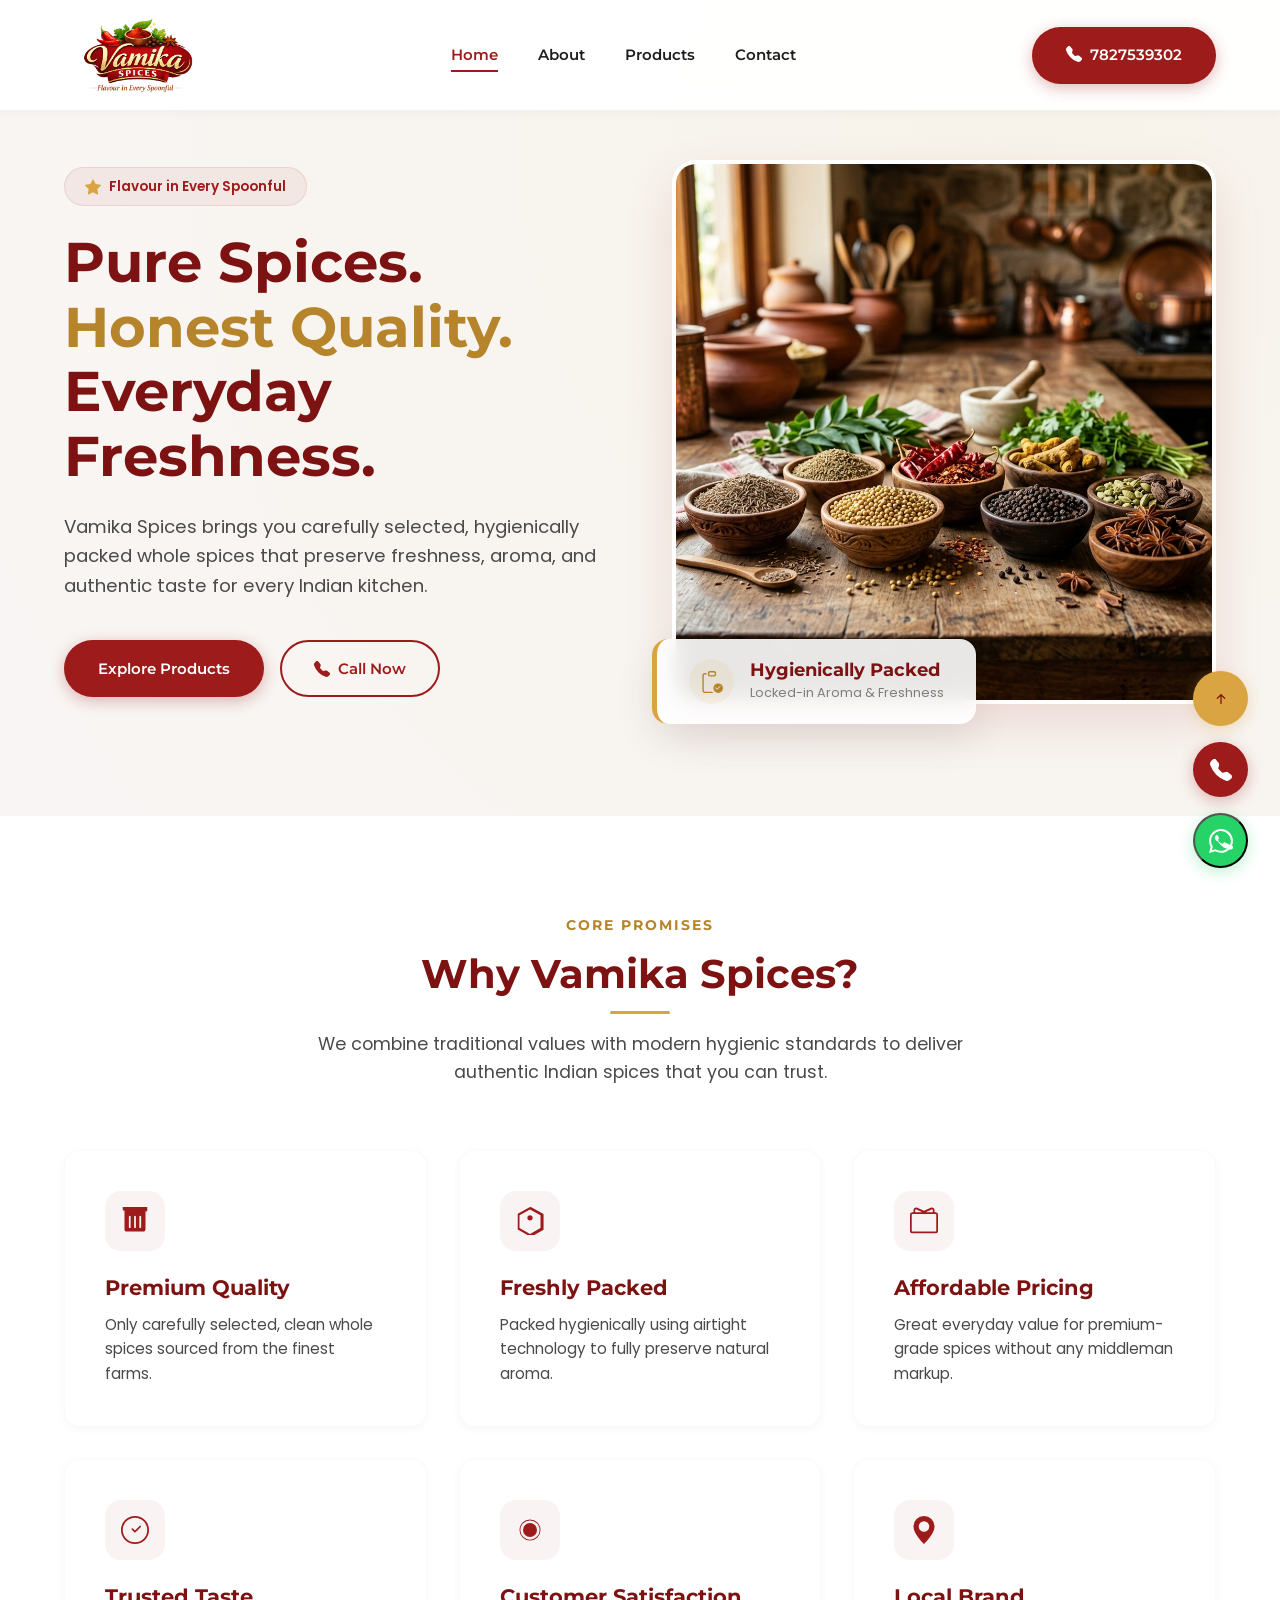
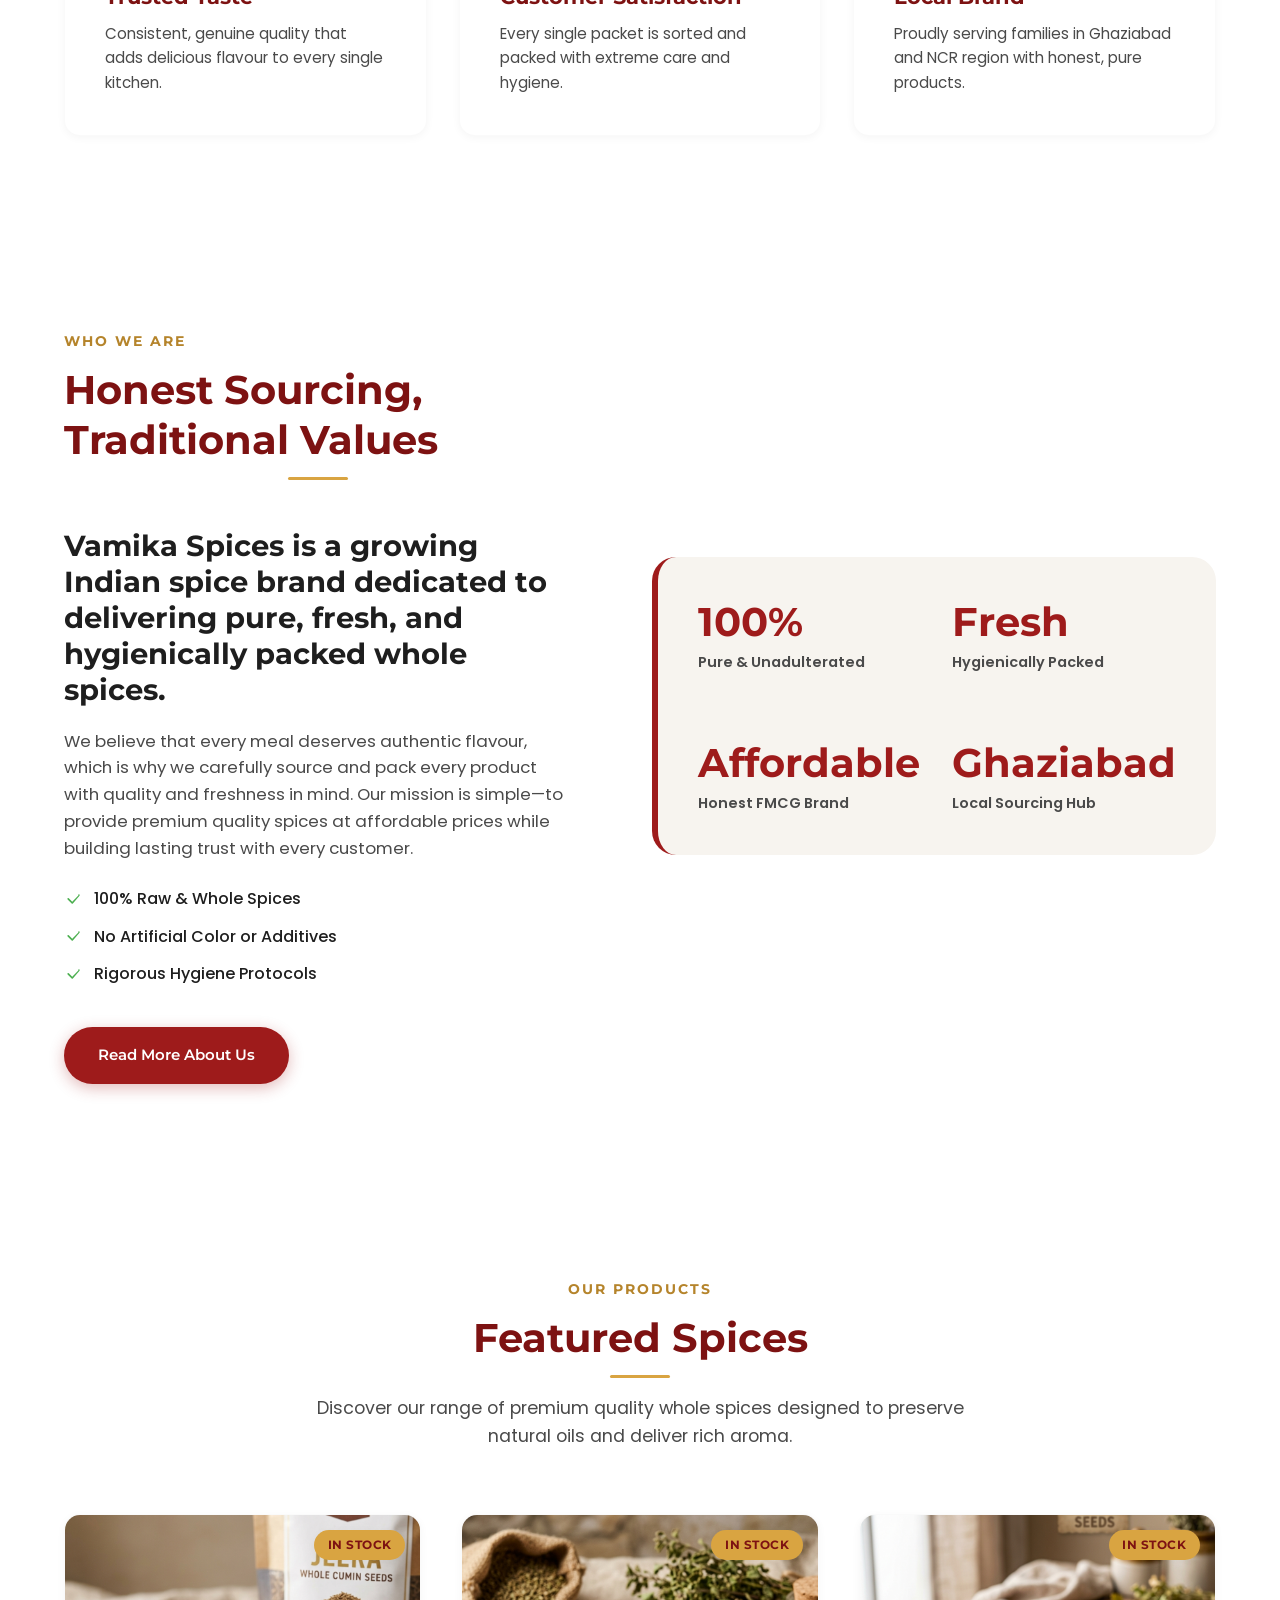
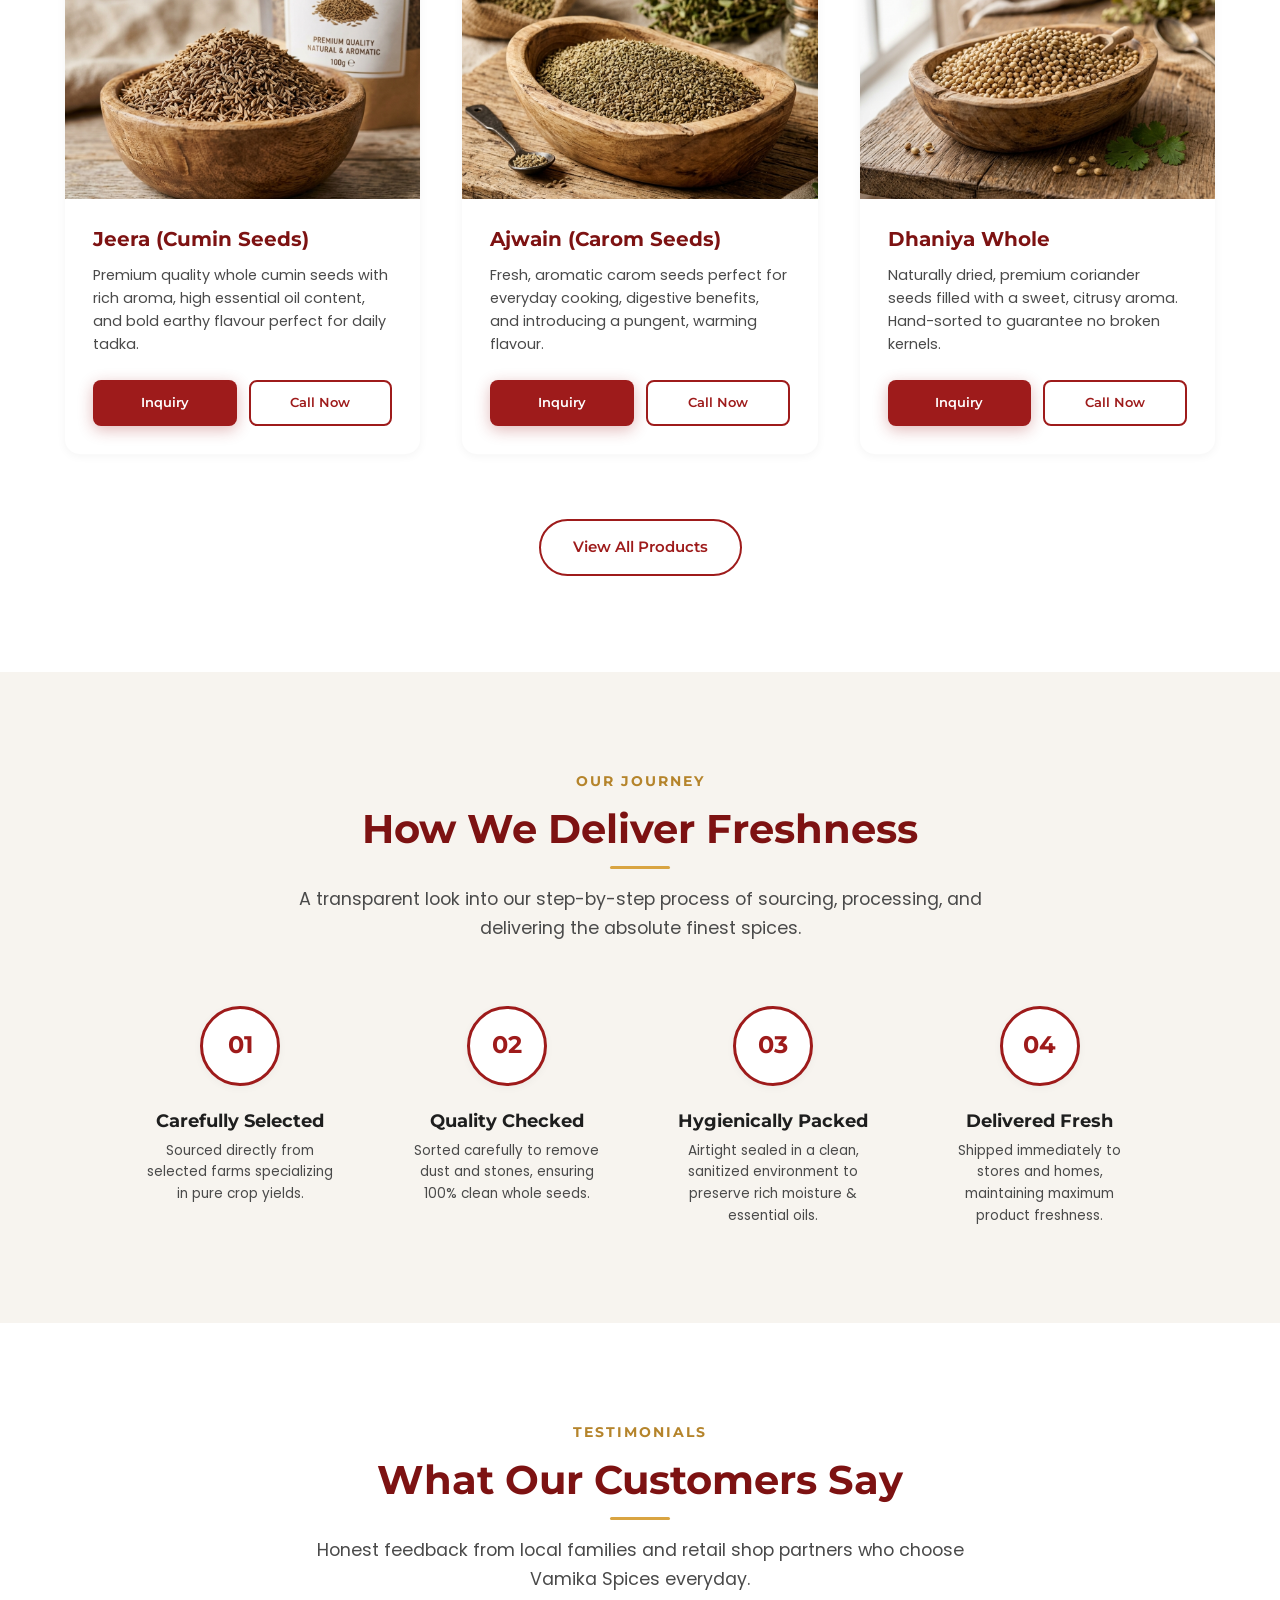
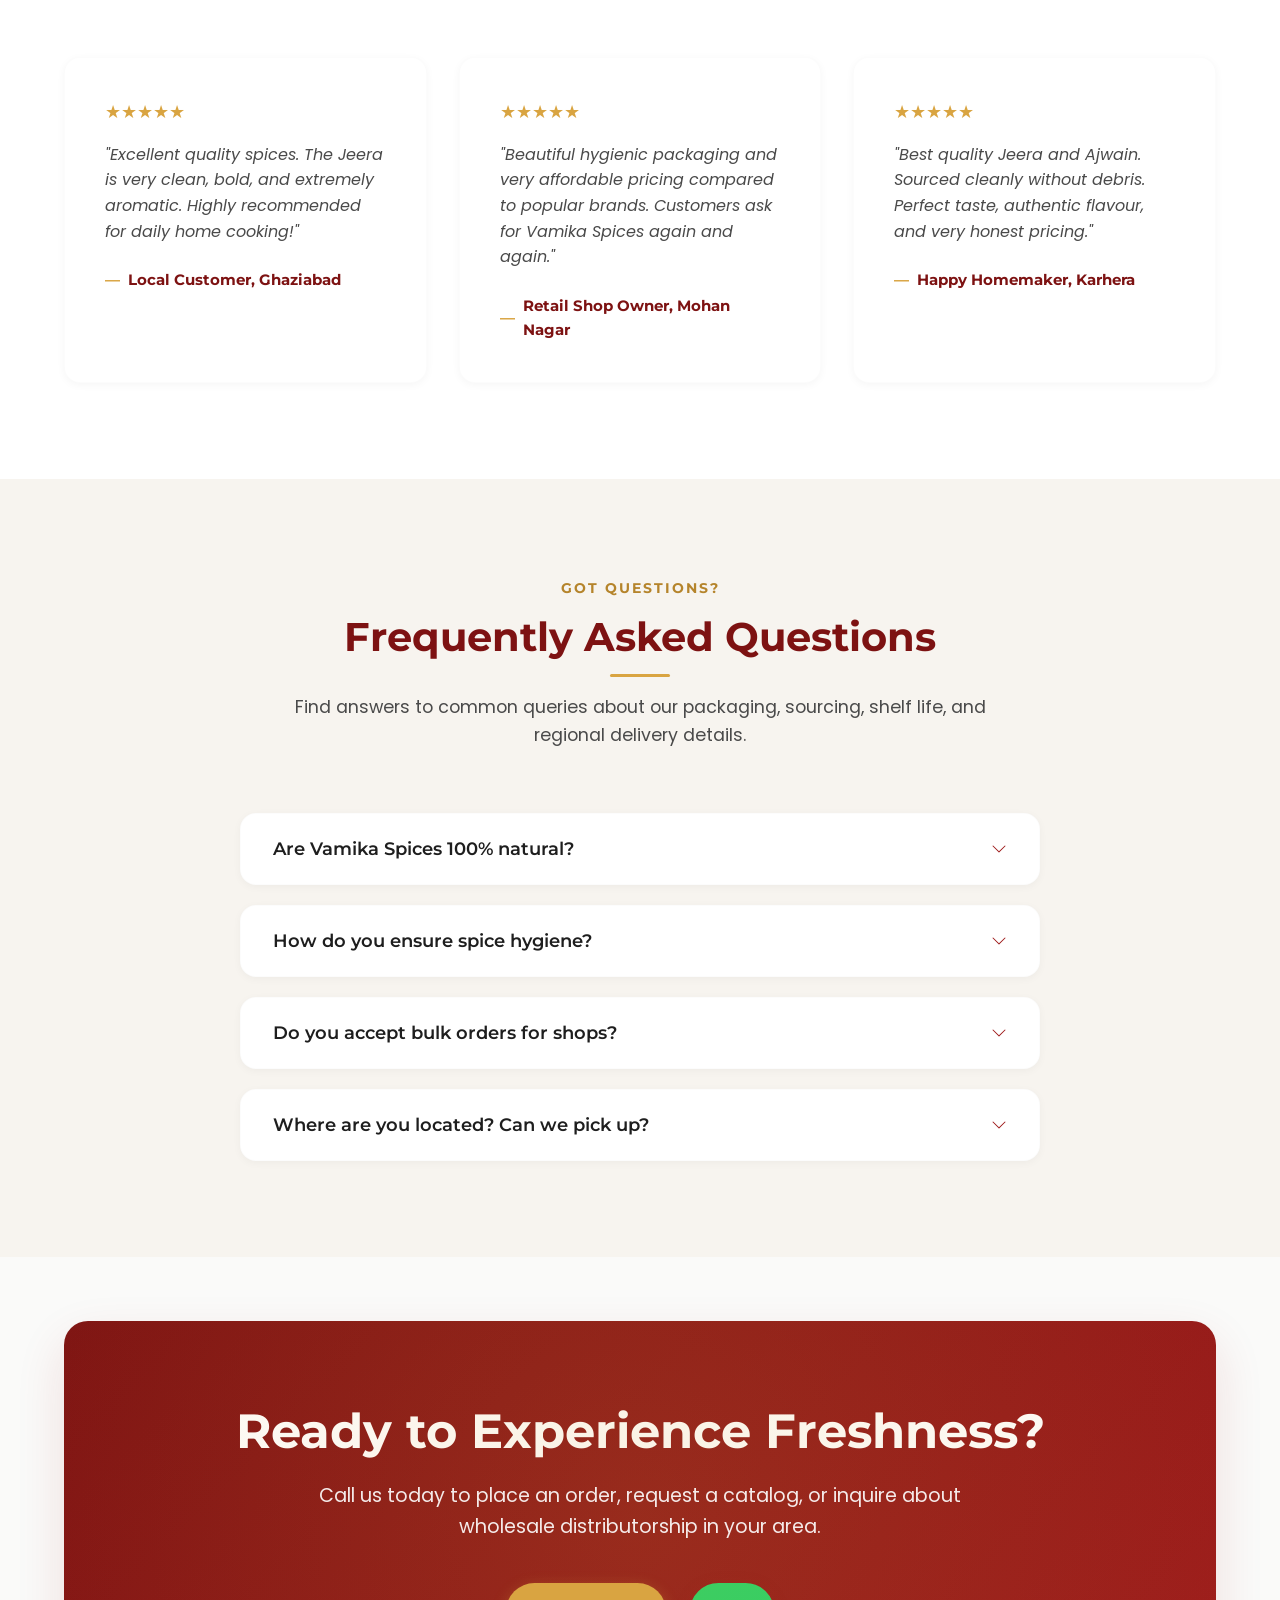
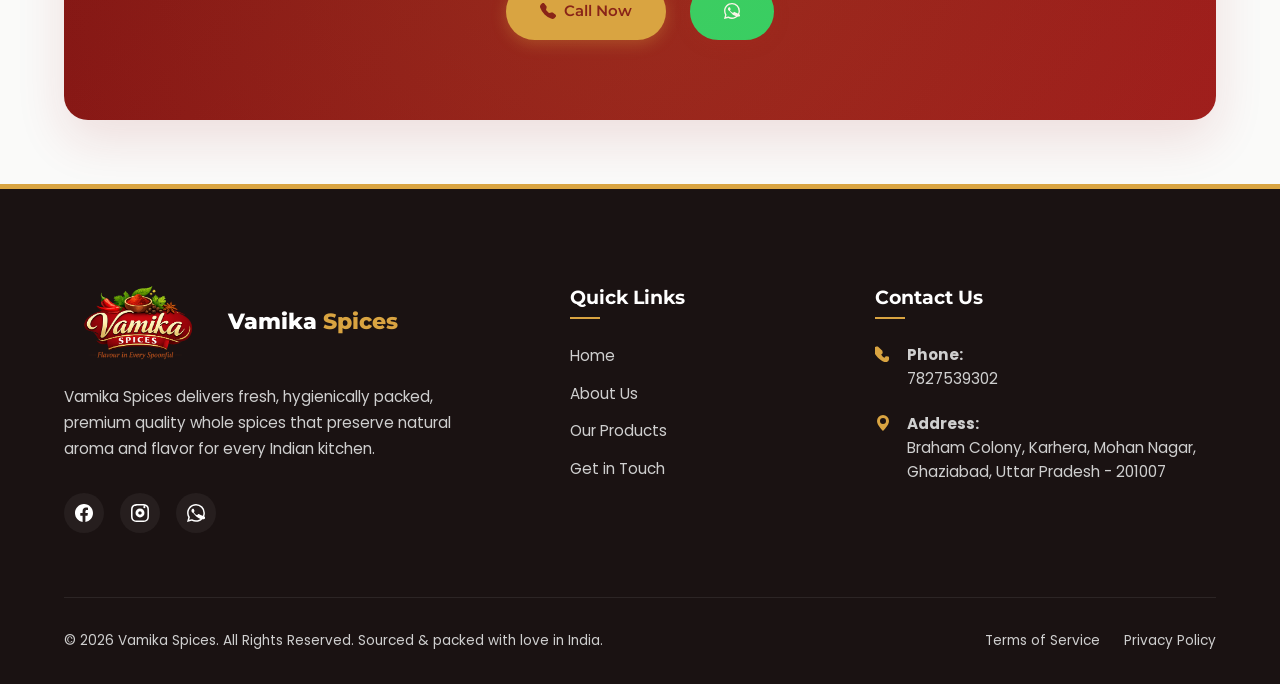
==== index.html @ 8c719ea3 "first commit" ====
<!DOCTYPE html>
<html lang="en">
<head>
    <meta charset="UTF-8">
    <meta name="viewport" content="width=device-width, initial-scale=1.0">
    <meta name="description" content="Buy premium quality Jeera, Ajwain, Dhaniya and other whole spices from Vamika Spices. Freshly packed, hygienic, affordable and full of authentic flavour. Serving Ghaziabad and beyond.">
    <meta name="keywords" content="Vamika Spices, Whole Spices, Jeera, Ajwain, Dhaniya, Pure Spices, Indian Spices, Ghaziabad Spices, Premium Masala, Hygienically Packed Spices">
    <meta name="author" content="Vamika Spices">
    <link rel="canonical" href="index.html">
    
    <!-- Open Graph / Facebook -->
    <meta property="og:type" content="website">
    <meta property="og:title" content="Vamika Spices | Pure, Fresh & Hygienically Packed Whole Spices">
    <meta property="og:description" content="Buy premium quality Jeera, Ajwain, Dhaniya and other whole spices. Freshly packed, hygienic, affordable and full of authentic flavour.">
    <meta property="og:image" content="assets/images/hero_spices.png">
    
    <!-- Twitter -->
    <meta property="twitter:card" content="summary_large_image">
    <meta property="twitter:title" content="Vamika Spices | Pure, Fresh & Hygienically Packed Whole Spices">
    <meta property="twitter:description" content="Buy premium quality Jeera, Ajwain, Dhaniya and other whole spices. Freshly packed, hygienic, affordable and full of authentic flavour.">
    <meta property="twitter:image" content="assets/images/hero_spices.png">

    <title>Vamika Spices | Pure, Fresh & Hygienically Packed Whole Spices</title>
    
    <!-- Stylesheets -->
    <link rel="stylesheet" href="styles.css">
    
    <!-- Favicon -->
    <link rel="icon" type="image/png" href="assets/images/logo.png">

    <!-- Schema Markup (JSON-LD) -->
    <script type="application/ld+json">
    {
      "@context": "https://schema.org",
      "@type": "LocalBusiness",
      "name": "Vamika Spices",
      "image": "assets/images/logo.png",
      "telephone": "+917827539302",
      "address": {
        "@type": "PostalAddress",
        "streetAddress": "Braham Colony, Karhera, Mohan Nagar",
        "addressLocality": "Ghaziabad",
        "addressRegion": "Uttar Pradesh",
        "postalCode": "201007",
        "addressCountry": "IN"
      },
      "url": "index.html",
      "priceRange": "$$",
      "description": "Vamika Spices delivers fresh, hygienically packed, premium quality whole spices for every Indian kitchen.",
      "sameAs": [
        "https://www.facebook.com/vamikaspices",
        "https://www.instagram.com/vamikaspices"
      ]
    }
    </script>
</head>
<body>

    <!-- Scroll Progress Bar -->
    <div class="scroll-progress"></div>

    <!-- Sticky Header -->
    <header>
        <div class="nav-container">
            <a href="index.html" class="logo-link" id="header-logo-link">
                <img src="assets/images/logo.png" alt="Vamika Spices Logo" class="logo-img">
            </a>
            
            <nav>
                <ul class="nav-menu">
                    <li class="nav-item"><a href="index.html" class="nav-link" id="nav-home">Home</a></li>
                    <li class="nav-item"><a href="about.html" class="nav-link" id="nav-about">About</a></li>
                    <li class="nav-item"><a href="products.html" class="nav-link" id="nav-products">Products</a></li>
                    <li class="nav-item"><a href="contact.html" class="nav-link" id="nav-contact">Contact</a></li>
                    <li class="nav-item mobile-only" style="margin-top: 1.5rem;">
                        <a href="tel:7827539302" class="btn btn-primary" style="width: 100%;">
                            <svg xmlns="http://www.w3.org/2000/svg" width="16" height="16" fill="currentColor" viewBox="0 0 16 16"><path d="M1.885.511a1.745 1.745 0 0 1 2.61.163L6.29 2.98c.329.423.445.974.315 1.494l-.547 2.19a.678.678 0 0 0 .178.643l2.457 2.457a.678.678 0 0 0 .644.178l2.189-.547a1.745 1.745 0 0 1 1.494.315l2.306 1.794c.829.645.905 1.87.163 2.611l-1.034 1.034c-.74.74-1.846 1.065-2.877.702a18.634 18.634 0 0 1-7.01-4.42 18.634 18.634 0 0 1-4.42-7.009c-.362-1.03-.037-2.137.703-2.877L1.885.511z"/></svg>
                            Call Now
                        </a>
                    </li>
                </ul>
            </nav>

            <div class="header-cta">
                <a href="tel:7827539302" class="btn btn-primary" id="header-call-btn">
                    <svg xmlns="http://www.w3.org/2000/svg" width="16" height="16" fill="currentColor" viewBox="0 0 16 16" style="margin-top: -2px;"><path d="M1.885.511a1.745 1.745 0 0 1 2.61.163L6.29 2.98c.329.423.445.974.315 1.494l-.547 2.19a.678.678 0 0 0 .178.643l2.457 2.457a.678.678 0 0 0 .644.178l2.189-.547a1.745 1.745 0 0 1 1.494.315l2.306 1.794c.829.645.905 1.87.163 2.611l-1.034 1.034c-.74.74-1.846 1.065-2.877.702a18.634 18.634 0 0 1-7.01-4.42 18.634 18.634 0 0 1-4.42-7.009c-.362-1.03-.037-2.137.703-2.877L1.885.511z"/></svg>
                    7827539302
                </a>
            </div>

            <!-- Hamburger Button for Mobile -->
            <button class="mobile-toggle" aria-label="Toggle Navigation Menu">
                <span></span>
                <span></span>
                <span></span>
            </button>
        </div>
    </header>

    <!-- Hero Banner Section -->
    <section class="hero">
        <div class="container">
            <div class="hero-grid">
                <div class="hero-content reveal-left">
                    <div class="hero-tag">
                        <svg xmlns="http://www.w3.org/2000/svg" width="16" height="16" fill="currentColor" viewBox="0 0 16 16"><path d="M3.612 15.443c-.386.198-.824-.149-.746-.592l.83-4.73L.173 6.765c-.329-.314-.158-.888.283-.95l4.898-.696L7.538.792c.197-.39.73-.39.927 0l2.184 4.327 4.898.696c.441.062.612.636.282.95l-3.522 3.356.83 4.73c.078.443-.36.79-.746.592L8 13.187l-4.389 2.256z"/></svg>
                        Flavour in Every Spoonful
                    </div>
                    <h1 class="hero-title">Pure Spices. <br><span>Honest Quality.</span> <br>Everyday Freshness.</h1>
                    <p class="hero-desc">Vamika Spices brings you carefully selected, hygienically packed whole spices that preserve freshness, aroma, and authentic taste for every Indian kitchen.</p>
                    <div class="hero-btns">
                        <a href="products.html" class="btn btn-primary">Explore Products</a>
                        <a href="tel:7827539302" class="btn btn-secondary">
                            <svg xmlns="http://www.w3.org/2000/svg" width="16" height="16" fill="currentColor" viewBox="0 0 16 16"><path d="M1.885.511a1.745 1.745 0 0 1 2.61.163L6.29 2.98c.329.423.445.974.315 1.494l-.547 2.19a.678.678 0 0 0 .178.643l2.457 2.457a.678.678 0 0 0 .644.178l2.189-.547a1.745 1.745 0 0 1 1.494.315l2.306 1.794c.829.645.905 1.87.163 2.611l-1.034 1.034c-.74.74-1.846 1.065-2.877.702a18.634 18.634 0 0 1-7.01-4.42 18.634 18.634 0 0 1-4.42-7.009c-.362-1.03-.037-2.137.703-2.877L1.885.511z"/></svg>
                            Call Now
                        </a>
                    </div>
                </div>
                <div class="hero-img-wrapper reveal-right">
                    <div class="hero-img-bg"></div>
                    <img src="assets/images/hero_spices.png" alt="Premium Whole Spices in Bowls" class="hero-img">
                    <div class="hero-floating-card">
                        <div class="floating-card-icon">
                            <svg xmlns="http://www.w3.org/2000/svg" width="22" height="22" fill="currentColor" viewBox="0 0 16 16"><path d="M12.5 16a3.5 3.5 0 1 0 0-7 3.5 3.5 0 0 0 0 7Zm1.677-4.744-2.236 2.236a.276.276 0 0 1-.39 0l-1.118-1.117a.276.276 0 0 1 .39-.39l.923.924 2.041-2.04a.276.276 0 0 1 .39.387Z"/><path d="M4 1.5H3a2 2 0 0 0-2 2V14a2 2 0 0 0 2 2h6.082a5.99 5.99 0 0 1-.984-1H3a1 1 0 0 1-1-1V3.5a1 1 0 0 1 1-1h1v1z"/><path d="M9.5 1a.5.5 0 0 1 .5.5v1a.5.5 0 0 1-.5.5h-3a.5.5 0 0 1-.5-.5v-1a.5.5 0 0 1 .5-.5h3zm-3-1A1.5 1.5 0 0 0 5 1.5v1A1.5 1.5 0 0 0 6.5 4h3A1.5 1.5 0 0 0 11 2.5v-1A1.5 1.5 0 0 0 9.5 0h-3z"/></svg>
                        </div>
                        <div class="floating-card-text">
                            <h4>Hygienically Packed</h4>
                            <p>Locked-in Aroma & Freshness</p>
                        </div>
                    </div>
                </div>
            </div>
        </div>
    </section>

    <!-- Why Choose Us Section -->
    <section class="section section-bg-white">
        <div class="container">
            <div class="section-header reveal">
                <span>Core Promises</span>
                <h2>Why Vamika Spices?</h2>
                <p>We combine traditional values with modern hygienic standards to deliver authentic Indian spices that you can trust.</p>
            </div>
            
            <div class="why-grid">
                <!-- Card 1 -->
                <div class="why-card reveal delay-1">
                    <div class="why-icon">
                        <svg xmlns="http://www.w3.org/2000/svg" width="28" height="28" fill="currentColor" viewBox="0 0 16 16"><path d="M1 0v1.5a.5.5 0 0 0 .5.5H2v10.5a1.5 1.5 0 0 0 1.5 1.5h9a1.5 1.5 0 0 0 1.5-1.5V2.5h.5a.5.5 0 0 0 .5-.5V0H1zm4.5 11.5a.5.5 0 0 1-1 0v-6a.5.5 0 0 1 1 0v6zm3 0a.5.5 0 0 1-1 0v-6a.5.5 0 0 1 1 0v6zm3 0a.5.5 0 0 1-1 0v-6a.5.5 0 0 1 1 0v6z"/></svg>
                    </div>
                    <h3>Premium Quality</h3>
                    <p>Only carefully selected, clean whole spices sourced from the finest farms.</p>
                </div>
                
                <!-- Card 2 -->
                <div class="why-card reveal delay-2">
                    <div class="why-icon">
                        <svg xmlns="http://www.w3.org/2000/svg" width="28" height="28" fill="currentColor" viewBox="0 0 16 16"><path d="M8.256.078a.5.5 0 0 1 .488 0l6.75 3.75a.5.5 0 0 1 .256.442v8.5a.5.5 0 0 1-.256.442l-6.75 3.75a.5.5 0 0 1-.488 0l-6.75-3.75A.5.5 0 0 1 1 12.72v-8.5a.5.5 0 0 1 .256-.442l6.75-3.75zM8 1.4L2 4.733V12.06l6 3.33 6-3.33V4.733L8 1.4zm0 3.3a1.5 1.5 0 1 1 0 3 1.5 1.5 0 0 1 0-3z"/></svg>
                    </div>
                    <h3>Freshly Packed</h3>
                    <p>Packed hygienically using airtight technology to fully preserve natural aroma.</p>
                </div>
                
                <!-- Card 3 -->
                <div class="why-card reveal delay-3">
                    <div class="why-icon">
                        <svg xmlns="http://www.w3.org/2000/svg" width="28" height="28" fill="currentColor" viewBox="0 0 16 16"><path d="M12.136.326A1.5 1.5 0 0 1 14 1.78V3h.5A1.5 1.5 0 0 1 16 4.5v9a1.5 1.5 0 0 1-1.5 1.5h-13A1.5 1.5 0 0 1 0 13.5v-9A1.5 1.5 0 0 1 1.5 3H2V1.78A1.5 1.5 0 0 1 3.864.326L8 2.1 12.136.326zM8 3.4 3.936 1.636A.5.5 0 0 0 3 2.08V3h10v-.92a.5.5 0 0 0-.936-.444L8 3.4zM1 4v9.5a.5.5 0 0 0 .5.5h13a.5.5 0 0 0 .5-.5V4H1z"/></svg>
                    </div>
                    <h3>Affordable Pricing</h3>
                    <p>Great everyday value for premium-grade spices without any middleman markup.</p>
                </div>
                
                <!-- Card 4 -->
                <div class="why-card reveal delay-1">
                    <div class="why-icon">
                        <svg xmlns="http://www.w3.org/2000/svg" width="28" height="28" fill="currentColor" viewBox="0 0 16 16"><path d="M8 15A7 7 0 1 1 8 1a7 7 0 0 1 0 14zm0 1A8 8 0 1 0 8 0a8 8 0 0 0 0 16z"/><path d="M11.354 5.646a.5.5 0 0 0-.708 0L8 8.293 6.854 7.146a.5.5 0 1 0-.708.708l1.5 1.5a.5.5 0 0 0 .708 0l3-3a.5.5 0 0 0 0-.708z"/></svg>
                    </div>
                    <h3>Trusted Taste</h3>
                    <p>Consistent, genuine quality that adds delicious flavour to every single kitchen.</p>
                </div>
                
                <!-- Card 5 -->
                <div class="why-card reveal delay-2">
                    <div class="why-icon">
                        <svg xmlns="http://www.w3.org/2000/svg" width="28" height="28" fill="currentColor" viewBox="0 0 16 16"><path d="M8 10a1.5 1.5 0 1 0 0-3 1.5 1.5 0 0 0 0 3z"/><path d="M4 8a4 4 0 1 1 8 0 4 4 0 0 1-8 0z"/><path d="M8 13.5a5.5 5.5 0 1 1 0-11 5.5 5.5 0 0 1 0 11zm0 .5a6 6 0 1 0 0-12 6 6 0 0 0 0 12z"/></svg>
                    </div>
                    <h3>Customer Satisfaction</h3>
                    <p>Every single packet is sorted and packed with extreme care and hygiene.</p>
                </div>
                
                <!-- Card 6 -->
                <div class="why-card reveal delay-3">
                    <div class="why-icon">
                        <svg xmlns="http://www.w3.org/2000/svg" width="28" height="28" fill="currentColor" viewBox="0 0 16 16"><path d="M8 16s6-5.686 6-10A6 6 0 0 0 2 6c0 4.314 6 10 6 10zm0-7a3 3 0 1 1 0-6 3 3 0 0 1 0 6z"/></svg>
                    </div>
                    <h3>Local Brand</h3>
                    <p>Proudly serving families in Ghaziabad and NCR region with honest, pure products.</p>
                </div>
            </div>
        </div>
    </section>

    <!-- About Preview Section -->
    <section class="section section-bg-warm about-preview">
        <div class="container">
            <div class="about-grid">
                <div class="about-content reveal-left">
                    <div class="section-header" style="text-align: left; margin-bottom: 2rem; max-width: 100%;">
                        <span>Who We Are</span>
                        <h2>Honest Sourcing, Traditional Values</h2>
                    </div>
                    <h3>Vamika Spices is a growing Indian spice brand dedicated to delivering pure, fresh, and hygienically packed whole spices.</h3>
                    <p>We believe that every meal deserves authentic flavour, which is why we carefully source and pack every product with quality and freshness in mind. Our mission is simple—to provide premium quality spices at affordable prices while building lasting trust with every customer.</p>
                    
                    <ul class="about-list">
                        <li>
                            <svg xmlns="http://www.w3.org/2000/svg" width="18" height="18" fill="currentColor" viewBox="0 0 16 16"><path d="M12.736 3.97a.733.733 0 0 1 1.047 0c.286.289.29.756.01 1.05L7.88 12.01a.733.733 0 0 1-1.065.02L3.217 8.384a.757.757 0 0 1 0-1.06.733.733 0 0 1 1.047 0l3.052 3.093 5.4-5.446z"/></svg>
                            100% Raw & Whole Spices
                        </li>
                        <li>
                            <svg xmlns="http://www.w3.org/2000/svg" width="18" height="18" fill="currentColor" viewBox="0 0 16 16"><path d="M12.736 3.97a.733.733 0 0 1 1.047 0c.286.289.29.756.01 1.05L7.88 12.01a.733.733 0 0 1-1.065.02L3.217 8.384a.757.757 0 0 1 0-1.06.733.733 0 0 1 1.047 0l3.052 3.093 5.4-5.446z"/></svg>
                            No Artificial Color or Additives
                        </li>
                        <li>
                            <svg xmlns="http://www.w3.org/2000/svg" width="18" height="18" fill="currentColor" viewBox="0 0 16 16"><path d="M12.736 3.97a.733.733 0 0 1 1.047 0c.286.289.29.756.01 1.05L7.88 12.01a.733.733 0 0 1-1.065.02L3.217 8.384a.757.757 0 0 1 0-1.06.733.733 0 0 1 1.047 0l3.052 3.093 5.4-5.446z"/></svg>
                            Rigorous Hygiene Protocols
                        </li>
                    </ul>
                    
                    <a href="about.html" class="btn btn-primary">Read More About Us</a>
                </div>
                
                <div class="about-stats reveal-right">
                    <div class="stat-item">
                        <h4>100%</h4>
                        <p>Pure & Unadulterated</p>
                    </div>
                    <div class="stat-item">
                        <h4>Fresh</h4>
                        <p>Hygienically Packed</p>
                    </div>
                    <div class="stat-item" style="margin-top: 2rem;">
                        <h4>Affordable</h4>
                        <p>Honest FMCG Brand</p>
                    </div>
                    <div class="stat-item" style="margin-top: 2rem;">
                        <h4>Ghaziabad</h4>
                        <p>Local Sourcing Hub</p>
                    </div>
                </div>
            </div>
        </div>
    </section>

    <!-- Featured Products Section -->
    <section class="section section-bg-white">
        <div class="container">
            <div class="section-header reveal">
                <span>Our Products</span>
                <h2>Featured Spices</h2>
                <p>Discover our range of premium quality whole spices designed to preserve natural oils and deliver rich aroma.</p>
            </div>
            
            <div class="product-grid">
                <!-- Product 1: Jeera -->
                <div class="product-card reveal delay-1">
                    <span class="badge">In Stock</span>
                    <div class="product-img-container">
                        <img src="assets/images/jeera.png" alt="Premium Whole Jeera Seeds" class="product-img" loading="lazy">
                    </div>
                    <div class="product-info">
                        <h3>Jeera (Cumin Seeds)</h3>
                        <p>Premium quality whole cumin seeds with rich aroma, high essential oil content, and bold earthy flavour perfect for daily tadka.</p>
                        <div class="product-actions">
                            <button class="btn btn-primary btn-inquiry" data-product="Jeera (Cumin Seeds)">Inquiry</button>
                            <a href="tel:7827539302" class="btn btn-secondary">Call Now</a>
                        </div>
                    </div>
                </div>

                <!-- Product 2: Ajwain -->
                <div class="product-card reveal delay-2">
                    <span class="badge">In Stock</span>
                    <div class="product-img-container">
                        <img src="assets/images/ajwain.png" alt="Fresh Ajwain Seeds" class="product-img" loading="lazy">
                    </div>
                    <div class="product-info">
                        <h3>Ajwain (Carom Seeds)</h3>
                        <p>Fresh, aromatic carom seeds perfect for everyday cooking, digestive benefits, and introducing a pungent, warming flavour.</p>
                        <div class="product-actions">
                            <button class="btn btn-primary btn-inquiry" data-product="Ajwain (Carom Seeds)">Inquiry</button>
                            <a href="tel:7827539302" class="btn btn-secondary">Call Now</a>
                        </div>
                    </div>
                </div>

                <!-- Product 3: Dhaniya -->
                <div class="product-card reveal delay-3">
                    <span class="badge">In Stock</span>
                    <div class="product-img-container">
                        <img src="assets/images/dhaniya.png" alt="Whole Dhaniya Seeds" class="product-img" loading="lazy">
                    </div>
                    <div class="product-info">
                        <h3>Dhaniya Whole</h3>
                        <p>Naturally dried, premium coriander seeds filled with a sweet, citrusy aroma. Hand-sorted to guarantee no broken kernels.</p>
                        <div class="product-actions">
                            <button class="btn btn-primary btn-inquiry" data-product="Dhaniya Whole">Inquiry</button>
                            <a href="tel:7827539302" class="btn btn-secondary">Call Now</a>
                        </div>
                    </div>
                </div>
            </div>
            
            <div style="text-align: center; margin-top: 4rem;" class="reveal">
                <a href="products.html" class="btn btn-secondary">View All Products</a>
            </div>
        </div>
    </section>

    <!-- Process / Journey Section -->
    <section class="section section-bg-warm">
        <div class="container">
            <div class="section-header reveal">
                <span>Our Journey</span>
                <h2>How We Deliver Freshness</h2>
                <p>A transparent look into our step-by-step process of sourcing, processing, and delivering the absolute finest spices.</p>
            </div>
            
            <div class="process-timeline reveal">
                <!-- Step 1 -->
                <div class="process-step">
                    <div class="step-number">01</div>
                    <div class="step-content">
                        <h3>Carefully Selected</h3>
                        <p>Sourced directly from selected farms specializing in pure crop yields.</p>
                    </div>
                </div>
                
                <!-- Step 2 -->
                <div class="process-step">
                    <div class="step-number">02</div>
                    <div class="step-content">
                        <h3>Quality Checked</h3>
                        <p>Sorted carefully to remove dust and stones, ensuring 100% clean whole seeds.</p>
                    </div>
                </div>
                
                <!-- Step 3 -->
                <div class="process-step">
                    <div class="step-number">03</div>
                    <div class="step-content">
                        <h3>Hygienically Packed</h3>
                        <p>Airtight sealed in a clean, sanitized environment to preserve rich moisture & essential oils.</p>
                    </div>
                </div>
                
                <!-- Step 4 -->
                <div class="process-step">
                    <div class="step-number">04</div>
                    <div class="step-content">
                        <h3>Delivered Fresh</h3>
                        <p>Shipped immediately to stores and homes, maintaining maximum product freshness.</p>
                    </div>
                </div>
            </div>
        </div>
    </section>

    <!-- Customer Reviews Section -->
    <section class="section section-bg-white">
        <div class="container">
            <div class="section-header reveal">
                <span>Testimonials</span>
                <h2>What Our Customers Say</h2>
                <p>Honest feedback from local families and retail shop partners who choose Vamika Spices everyday.</p>
            </div>
            
            <div class="reviews-grid">
                <!-- Review 1 -->
                <div class="review-card reveal delay-1">
                    <div class="review-stars">★★★★★</div>
                    <p class="review-text">"Excellent quality spices. The Jeera is very clean, bold, and extremely aromatic. Highly recommended for daily home cooking!"</p>
                    <div class="review-author">Local Customer, Ghaziabad</div>
                </div>
                
                <!-- Review 2 -->
                <div class="review-card reveal delay-2">
                    <div class="review-stars">★★★★★</div>
                    <p class="review-text">"Beautiful hygienic packaging and very affordable pricing compared to popular brands. Customers ask for Vamika Spices again and again."</p>
                    <div class="review-author">Retail Shop Owner, Mohan Nagar</div>
                </div>
                
                <!-- Review 3 -->
                <div class="review-card reveal delay-3">
                    <div class="review-stars">★★★★★</div>
                    <p class="review-text">"Best quality Jeera and Ajwain. Sourced cleanly without debris. Perfect taste, authentic flavour, and very honest pricing."</p>
                    <div class="review-author">Happy Homemaker, Karhera</div>
                </div>
            </div>
        </div>
    </section>

    <!-- FAQ Section -->
    <section class="section section-bg-warm">
        <div class="container">
            <div class="section-header reveal">
                <span>Got Questions?</span>
                <h2>Frequently Asked Questions</h2>
                <p>Find answers to common queries about our packaging, sourcing, shelf life, and regional delivery details.</p>
            </div>
            
            <div class="faq-accordion reveal">
                <div class="faq-item">
                    <div class="faq-header">
                        <h3>Are Vamika Spices 100% natural?</h3>
                        <div class="faq-icon-wrapper">
                            <svg xmlns="http://www.w3.org/2000/svg" width="16" height="16" fill="currentColor" viewBox="0 0 16 16"><path fill-rule="evenodd" d="M1.646 4.646a.5.5 0 0 1 .708 0L8 10.293l5.646-5.647a.5.5 0 0 1 .708.708l-6 6a.5.5 0 0 1-.708 0l-6-6a.5.5 0 0 1 0-.708z"/></svg>
                        </div>
                    </div>
                    <div class="faq-body">
                        <div class="faq-content">
                            Yes, all our whole spices (Jeera, Ajwain, Dhaniya) are 100% pure and natural. We do not add any artificial coloring, artificial preservatives, additives, or chemical polishers.
                        </div>
                    </div>
                </div>

                <div class="faq-item">
                    <div class="faq-header">
                        <h3>How do you ensure spice hygiene?</h3>
                        <div class="faq-icon-wrapper">
                            <svg xmlns="http://www.w3.org/2000/svg" width="16" height="16" fill="currentColor" viewBox="0 0 16 16"><path fill-rule="evenodd" d="M1.646 4.646a.5.5 0 0 1 .708 0L8 10.293l5.646-5.647a.5.5 0 0 1 .708.708l-6 6a.5.5 0 0 1-.708 0l-6-6a.5.5 0 0 1 0-.708z"/></svg>
                        </div>
                    </div>
                    <div class="faq-body">
                        <div class="faq-content">
                            Our sorting and packaging facilities are thoroughly sanitized daily. Workers follow strict protocols including head covers, gloves, and sanitization before sorting. Every batch is sealed in high-grade food-secure packaging to keep moisture and dust completely out.
                        </div>
                    </div>
                </div>

                <div class="faq-item">
                    <div class="faq-header">
                        <h3>Do you accept bulk orders for shops?</h3>
                        <div class="faq-icon-wrapper">
                            <svg xmlns="http://www.w3.org/2000/svg" width="16" height="16" fill="currentColor" viewBox="0 0 16 16"><path fill-rule="evenodd" d="M1.646 4.646a.5.5 0 0 1 .708 0L8 10.293l5.646-5.647a.5.5 0 0 1 .708.708l-6 6a.5.5 0 0 1-.708 0l-6-6a.5.5 0 0 1 0-.708z"/></svg>
                        </div>
                    </div>
                    <div class="faq-body">
                        <div class="faq-content">
                            Absolutely! We cater to wholesale buyers, grocery stores, supermarkets, and restaurants. Please contact us via our phone line 7827539302 or message us on WhatsApp for specialized catalog rates and trade margins.
                        </div>
                    </div>
                </div>

                <div class="faq-item">
                    <div class="faq-header">
                        <h3>Where are you located? Can we pick up?</h3>
                        <div class="faq-icon-wrapper">
                            <svg xmlns="http://www.w3.org/2000/svg" width="16" height="16" fill="currentColor" viewBox="0 0 16 16"><path fill-rule="evenodd" d="M1.646 4.646a.5.5 0 0 1 .708 0L8 10.293l5.646-5.647a.5.5 0 0 1 .708.708l-6 6a.5.5 0 0 1-.708 0l-6-6a.5.5 0 0 1 0-.708z"/></svg>
                        </div>
                    </div>
                    <div class="faq-body">
                        <div class="faq-content">
                            Our primary unit is in Braham Colony, Karhera, Mohan Nagar, Ghaziabad, Uttar Pradesh - 201007. Yes, local retail distributors and customers are welcome to visit our unit for direct purchases.
                        </div>
                    </div>
                </div>
            </div>
        </div>
    </section>

    <!-- Call to Action Banner -->
    <section class="section" style="padding-top: 4rem; padding-bottom: 4rem;">
        <div class="container">
            <div class="cta-banner reveal">
                <h2>Ready to Experience Freshness?</h2>
                <p>Call us today to place an order, request a catalog, or inquire about wholesale distributorship in your area.</p>
                <div class="cta-btns">
                    <a href="tel:7827539302" class="btn btn-gold">
                        <svg xmlns="http://www.w3.org/2000/svg" width="16" height="16" fill="currentColor" viewBox="0 0 16 16"><path d="M1.885.511a1.745 1.745 0 0 1 2.61.163L6.29 2.98c.329.423.445.974.315 1.494l-.547 2.19a.678.678 0 0 0 .178.643l2.457 2.457a.678.678 0 0 0 .644.178l2.189-.547a1.745 1.745 0 0 1 1.494.315l2.306 1.794c.829.645.905 1.87.163 2.611l-1.034 1.034c-.74.74-1.846 1.065-2.877.702a18.634 18.634 0 0 1-7.01-4.42 18.634 18.634 0 0 1-4.42-7.009c-.362-1.03-.037-2.137.703-2.877L1.885.511z"/></svg>
                        Call Now
                    </a>
                    <button class="btn btn-primary btn-inquiry" data-product="Whole Spices Package" style="background-color: #25D366; border-color: #25D366; color: white;">
                        <svg xmlns="http://www.w3.org/2000/svg" width="16" height="16" fill="currentColor" viewBox="0 0 16 16"><path d="M13.601 2.326A7.854 7.854 0 0 0 7.994 0C3.627 0 .068 3.558.064 7.926c0 1.399.366 2.76 1.057 3.965L0 16l4.204-1.102a7.933 7.933 0 0 0 3.79.977h.004c4.368 0 7.926-3.559 7.93-7.93a7.897 7.897 0 0 0-2.327-5.621zM7.994 14.521a6.573 6.573 0 0 1-3.356-.92l-.24-.144-2.494.654.666-2.433-.156-.251a6.56 6.56 0 0 1-1.007-3.505c0-3.626 2.957-6.584 6.591-6.584a6.56 6.56 0 0 1 4.66 1.931 6.557 6.557 0 0 1 1.928 4.66c-.004 3.639-2.961 6.592-6.592 6.592zm3.69-4.98c-.202-.1-1.195-.59-1.378-.657-.183-.067-.317-.1-.449.1-.132.202-.511.657-.626.79-.114.133-.227.15-.429.05-.201-.1-.852-.315-1.625-.998-.6-.534-1.005-1.197-1.122-1.396-.117-.199-.012-.307.088-.407.09-.091.202-.234.302-.352.1-.117.133-.199.199-.332.066-.133.033-.25-.017-.35-.05-.1-.449-1.08-.617-1.485-.164-.396-.333-.341-.449-.347-.116-.006-.25-.006-.383-.006-.133 0-.35.05-.533.25-.183.2-.7.683-.7 1.66s.71 1.92 1.8 2.064c.108.014 2.19 3.35 5.3 4.693.74.32 1.317.51 1.77.653.743.236 1.419.203 1.952.124.594-.089 1.195-.49 1.365-.968.17-.478.17-.887.12-.968-.05-.08-.182-.132-.383-.232z"/></button>
                </div>
            </div>
        </div>
    </section>

    <!-- Footer -->
    <footer>
        <div class="container">
            <div class="footer-grid">
                <!-- Col 1: Brand Info -->
                <div class="footer-about">
                    <a href="index.html" class="logo-link">
                        <img src="assets/images/logo.png" alt="Vamika Spices Logo" class="logo-img">
                        <span class="brand-name">Vamika <span>Spices</span></span>
                    </a>
                    <p>Vamika Spices delivers fresh, hygienically packed, premium quality whole spices that preserve natural aroma and flavor for every Indian kitchen.</p>
                    <div class="footer-socials">
                        <a href="https://www.facebook.com/vamikaspices" target="_blank" class="social-btn" aria-label="Facebook Link">
                            <svg xmlns="http://www.w3.org/2000/svg" width="18" height="18" fill="currentColor" viewBox="0 0 16 16"><path d="M16 8.049c0-4.446-3.582-8.05-8-8.05C3.58 0-.002 3.603-.002 8.05c0 4.017 2.926 7.347 6.75 7.951v-5.625h-2.03V8.05H6.75V6.275c0-2.017 1.195-3.131 3.022-3.131.876 0 1.791.157 1.791.157v1.98h-1.009c-.993 0-1.303.621-1.303 1.258v1.51h2.218l-.354 2.326H9.25V16c3.824-.604 6.75-3.934 6.75-7.951z"/></svg>
                        </a>
                        <a href="https://www.instagram.com/vamikaspices" target="_blank" class="social-btn" aria-label="Instagram Link">
                            <svg xmlns="http://www.w3.org/2000/svg" width="18" height="18" fill="currentColor" viewBox="0 0 16 16"><path d="M8 0C5.829 0 5.556.01 4.703.048 3.85.088 3.269.222 2.76.42a3.917 3.917 0 0 0-1.417.923A3.927 3.927 0 0 0 .42 2.76C.222 3.268.087 3.85.048 4.7.01 5.555 0 5.827 0 8.001c0 2.172.01 2.444.048 3.297.04.852.174 1.433.372 1.942.205.526.478.972.923 1.417.444.445.89.719 1.416.923.51.198 1.09.333 1.942.372C5.555 15.99 5.827 16 8 16s2.444-.01 3.298-.048c.851-.04 1.434-.174 1.943-.372a3.916 3.916 0 0 0 1.416-.923c.445-.445.718-.891.923-1.417.197-.509.332-1.09.372-1.942C15.99 10.445 16 10.173 16 8s-.01-2.445-.048-3.299c-.04-.851-.175-1.433-.372-1.941a3.926 3.926 0 0 0-.923-1.417A3.911 3.911 0 0 0 13.24.42c-.51-.198-1.092-.333-1.943-.372C10.443.01 10.172 0 7.999 0h.002zm-.008 1.44c2.146 0 2.397.007 3.246.046.793.036 1.223.169 1.508.28.378.146.647.32.931.604.284.284.458.553.604.931.11.285.243.715.28 1.508.039.849.046 1.1.046 3.246 0 2.146-.007 2.397-.046 3.246-.036.793-.169 1.223-.28 1.508a2.507 2.507 0 0 1-.604.931 2.507 2.507 0 0 1-.931.604c-.285.11-.715.243-1.508.28-.849.039-1.1.046-3.246.046-2.146 0-2.397-.007-3.246-.046-.793-.036-1.223-.169-1.508-.28a2.507 2.507 0 0 1-.931-.604 2.507 2.507 0 0 1-.604-.931c-.11-.285-.243-.715-.28-1.508-.039-.849-.046-1.1-.046-3.246 0-2.146.006-2.397.046-3.246.036-.793.169-1.223.28-1.508.146-.378.32-.647.604-.931.284-.284.553-.458.931-.604.285-.11.715-.243 1.508-.28.849-.039 1.1-.046 3.246-.046zm0 2.502a3.987 3.987 0 1 0 0 7.974 3.987 3.987 0 0 0 0-7.974zm0 5.474c-.818 0-1.487-.669-1.487-1.487s.669-1.487 1.487-1.487 1.487.669 1.487 1.487-.669 1.487-1.487 1.487zm3.846-5.698a1.01 1.01 0 1 0 0-2.017 1.01 1.01 0 0 0 0 2.017z"/></svg>
                        </a>
                        <a href="https://wa.me/917827539302" target="_blank" class="social-btn" aria-label="WhatsApp Link">
                            <svg xmlns="http://www.w3.org/2000/svg" width="18" height="18" fill="currentColor" viewBox="0 0 16 16"><path d="M13.601 2.326A7.854 7.854 0 0 0 7.994 0C3.627 0 .068 3.558.064 7.926c0 1.399.366 2.76 1.057 3.965L0 16l4.204-1.102a7.933 7.933 0 0 0 3.79.977h.004c4.368 0 7.926-3.559 7.93-7.93a7.897 7.897 0 0 0-2.327-5.621zM7.994 14.521a6.573 6.573 0 0 1-3.356-.92l-.24-.144-2.494.654.666-2.433-.156-.251a6.56 6.56 0 0 1-1.007-3.505c0-3.626 2.957-6.584 6.591-6.584a6.56 6.56 0 0 1 4.66 1.931 6.557 6.557 0 0 1 1.928 4.66c-.004 3.639-2.961 6.592-6.592 6.592zm3.69-4.98c-.202-.1-1.195-.59-1.378-.657-.183-.067-.317-.1-.449.1-.132.202-.511.657-.626.79-.114.133-.227.15-.429.05-.201-.1-.852-.315-1.625-.998-.6-.534-1.005-1.197-1.122-1.396-.117-.199-.012-.307.088-.407.09-.091.202-.234.302-.352.1-.117.133-.199.199-.332.066-.133.033-.25-.017-.35-.05-.1-.449-1.08-.617-1.485-.164-.396-.333-.341-.449-.347-.116-.006-.25-.006-.383-.006-.133 0-.35.05-.533.25-.183.2-.7.683-.7 1.66s.71 1.92 1.8 2.064c.108.014 2.19 3.35 5.3 4.693.74.32 1.317.51 1.77.653.743.236 1.419.203 1.952.124.594-.089 1.195-.49 1.365-.968.17-.478.17-.887.12-.968-.05-.08-.182-.132-.383-.232z"/></svg>
                        </a>
                    </div>
                </div>

                <!-- Col 2: Quick Links -->
                <div class="footer-links-col" style="padding-left: 2rem;">
                    <h3 class="footer-header">Quick Links</h3>
                    <ul class="footer-links">
                        <li class="footer-link-item"><a href="index.html">Home</a></li>
                        <li class="footer-link-item"><a href="about.html">About Us</a></li>
                        <li class="footer-link-item"><a href="products.html">Our Products</a></li>
                        <li class="footer-link-item"><a href="contact.html">Get in Touch</a></li>
                    </ul>
                </div>

                <!-- Col 3: Contact Details -->
                <div class="footer-contact">
                    <h3 class="footer-header">Contact Us</h3>
                    <ul class="footer-contact-list">
                        <li class="footer-contact-item">
                            <svg xmlns="http://www.w3.org/2000/svg" width="16" height="16" fill="currentColor" viewBox="0 0 16 16"><path d="M3.654 1.328a.678.678 0 0 0-.58-.63C3.07.675 2.627.6 2.224.6c-.547 0-1.12.071-1.6.22-1.168.363-2.14 1.635-2.14 2.875 0 2.2 1.5 5 4.5 8 3 3 5.8 4.5 8 4.5 1.24 0 2.512-.972 2.875-2.14.148-.48.22-1.053.22-1.6 0-.403-.075-.846-.128-1.296a.678.678 0 0 0-.63-.58l-2.07-.33c-.28-.044-.564.047-.732.258l-.98 1.22c-1.397-.73-2.587-1.92-3.317-3.32l1.22-.98c.211-.168.302-.452.258-.732l-.33-2.07z"/></svg>
                            <div>
                                <p><strong>Phone:</strong></p>
                                <p><a href="tel:7827539302">7827539302</a></p>
                            </div>
                        </li>
                        <li class="footer-contact-item">
                            <svg xmlns="http://www.w3.org/2000/svg" width="16" height="16" fill="currentColor" viewBox="0 0 16 16"><path d="M8 16s6-5.686 6-10A6 6 0 0 0 2 6c0 4.314 6 10 6 10zm0-7a3 3 0 1 1 0-6 3 3 0 0 1 0 6z"/></svg>
                            <div>
                                <p><strong>Address:</strong></p>
                                <p>Braham Colony, Karhera, Mohan Nagar, Ghaziabad, Uttar Pradesh - 201007</p>
                            </div>
                        </li>
                    </ul>
                </div>
            </div>

            <!-- Footer Bottom -->
            <div class="footer-bottom">
                <p>&copy; 2026 Vamika Spices. All Rights Reserved. Sourced & packed with love in India.</p>
                <div class="footer-bottom-links">
                    <a href="contact.html">Terms of Service</a>
                    <a href="contact.html">Privacy Policy</a>
                </div>
            </div>
        </div>
    </footer>

    <!-- Floating Interactive Buttons -->
    <div class="floating-widgets">
        <!-- Scroll To Top Button -->
        <div class="widget-btn widget-scrolltop" aria-label="Scroll to Top" id="scroll-to-top-btn">
            <svg xmlns="http://www.w3.org/2000/svg" width="20" height="20" fill="currentColor" viewBox="0 0 16 16"><path fill-rule="evenodd" d="M8 12a.5.5 0 0 0 .5-.5V5.707l2.146 2.147a.5.5 0 0 0 .708-.708l-3-3a.5.5 0 0 0-.708 0l-3 3a.5.5 0 1 0 .708.708L7.5 5.707V11.5a.5.5 0 0 0 .5.5z"/></svg>
        </div>
        
        <!-- Call Button Widget -->
        <a href="tel:7827539302" class="widget-btn widget-call" aria-label="Call Vamika Spices" id="floating-call-btn">
            <svg xmlns="http://www.w3.org/2000/svg" width="22" height="22" fill="currentColor" viewBox="0 0 16 16"><path d="M1.885.511a1.745 1.745 0 0 1 2.61.163L6.29 2.98c.329.423.445.974.315 1.494l-.547 2.19a.678.678 0 0 0 .178.643l2.457 2.457a.678.678 0 0 0 .644.178l2.189-.547a1.745 1.745 0 0 1 1.494.315l2.306 1.794c.829.645.905 1.87.163 2.611l-1.034 1.034c-.74.74-1.846 1.065-2.877.702a18.634 18.634 0 0 1-7.01-4.42 18.634 18.634 0 0 1-4.42-7.009c-.362-1.03-.037-2.137.703-2.877L1.885.511z"/></a >
        
        <!-- WhatsApp Floating Widget -->
        <button class="widget-btn widget-whatsapp btn-inquiry" data-product="Whole Spices" aria-label="WhatsApp Vamika Spices" id="floating-whatsapp-btn">
            <svg xmlns="http://www.w3.org/2000/svg" width="24" height="24" fill="currentColor" viewBox="0 0 16 16"><path d="M13.601 2.326A7.854 7.854 0 0 0 7.994 0C3.627 0 .068 3.558.064 7.926c0 1.399.366 2.76 1.057 3.965L0 16l4.204-1.102a7.933 7.933 0 0 0 3.79.977h.004c4.368 0 7.926-3.559 7.93-7.93a7.897 7.897 0 0 0-2.327-5.621zM7.994 14.521a6.573 6.573 0 0 1-3.356-.92l-.24-.144-2.494.654.666-2.433-.156-.251a6.56 6.56 0 0 1-1.007-3.505c0-3.626 2.957-6.584 6.591-6.584a6.56 6.56 0 0 1 4.66 1.931 6.557 6.557 0 0 1 1.928 4.66c-.004 3.639-2.961 6.592-6.592 6.592zm3.69-4.98c-.202-.1-1.195-.59-1.378-.657-.183-.067-.317-.1-.449.1-.132.202-.511.657-.626.79-.114.133-.227.15-.429.05-.201-.1-.852-.315-1.625-.998-.6-.534-1.005-1.197-1.122-1.396-.117-.199-.012-.307.088-.407.09-.091.202-.234.302-.352.1-.117.133-.199.199-.332.066-.133.033-.25-.017-.35-.05-.1-.449-1.08-.617-1.485-.164-.396-.333-.341-.449-.347-.116-.006-.25-.006-.383-.006-.133 0-.35.05-.533.25-.183.2-.7.683-.7 1.66s.71 1.92 1.8 2.064c.108.014 2.19 3.35 5.3 4.693.74.32 1.317.51 1.77.653.743.236 1.419.203 1.952.124.594-.089 1.195-.49 1.365-.968.17-.478.17-.887.12-.968-.05-.08-.182-.132-.383-.232z"/></button>
    </div>

    <!-- Scripts -->
    <script src="script.js"></script>
</body>
</html>
---- styles.css ----
@import url('https://fonts.googleapis.com/css2?family=Montserrat:wght@400;500;600;700;800&family=Poppins:wght@300;400;500;600;700&display=swap');

/* --- CSS Variables & Design Tokens --- */
:root {
    --primary: #9E1B1B;
    --primary-dark: #7D1212;
    --primary-light: #C02E2E;
    --secondary: #D9A441;
    --secondary-dark: #B5842B;
    --secondary-light: #E9BE6B;
    --accent: #4CAF50;
    --accent-dark: #388E3C;
    --bg-white: #FFFFFF;
    --bg-offwhite: #FAFAF9;
    --bg-warm: #F7F4EF;
    --text-dark: #1E1E1E;
    --text-medium: #4A4A4A;
    --text-light: #7E7E7E;
    --text-white: #FFFFFF;
    
    --font-heading: 'Montserrat', sans-serif;
    --font-body: 'Poppins', sans-serif;
    
    --shadow-sm: 0 2px 8px rgba(0,0,0,0.04);
    --shadow-md: 0 8px 24px rgba(158, 27, 27, 0.06);
    --shadow-lg: 0 16px 40px rgba(0,0,0,0.08);
    --shadow-premium: 0 20px 50px rgba(158, 27, 27, 0.12);
    
    --border-radius-sm: 8px;
    --border-radius-md: 16px;
    --border-radius-lg: 24px;
    --border-radius-full: 9999px;
    
    --transition-fast: 0.2s ease;
    --transition-normal: 0.3s cubic-bezier(0.25, 0.8, 0.25, 1);
    --transition-slow: 0.6s cubic-bezier(0.25, 0.8, 0.25, 1);
}

/* --- Base & Reset Styles --- */
* {
    margin: 0;
    padding: 0;
    box-sizing: border-box;
}

html {
    scroll-behavior: smooth;
    font-size: 16px;
}

body {
    font-family: var(--font-body);
    background-color: var(--bg-offwhite);
    color: var(--text-dark);
    line-height: 1.6;
    overflow-x: hidden;
}

h1, h2, h3, h4, h5, h6 {
    font-family: var(--font-heading);
    font-weight: 700;
    color: var(--primary-dark);
    line-height: 1.25;
}

a {
    text-decoration: none;
    color: inherit;
    transition: var(--transition-fast);
}

img {
    max-width: 100%;
    height: auto;
    display: block;
}

/* --- Scroll Bar --- */
::-webkit-scrollbar {
    width: 10px;
}
::-webkit-scrollbar-track {
    background: var(--bg-warm);
}
::-webkit-scrollbar-thumb {
    background: var(--primary);
    border-radius: var(--border-radius-full);
}
::-webkit-scrollbar-thumb:hover {
    background: var(--primary-dark);
}

/* --- Layout Components --- */
.container {
    width: 100%;
    max-width: 1200px;
    margin: 0 auto;
    padding: 0 1.5rem;
}

.section {
    padding: 6rem 0;
}

.section-bg-warm {
    background-color: var(--bg-warm);
}

.section-bg-white {
    background-color: var(--bg-white);
}

.section-header {
    text-align: center;
    max-width: 700px;
    margin: 0 auto 4rem auto;
}

.section-header span {
    font-family: var(--font-heading);
    font-size: 0.85rem;
    font-weight: 700;
    text-transform: uppercase;
    letter-spacing: 2px;
    color: var(--secondary-dark);
    display: inline-block;
    margin-bottom: 0.75rem;
}

.section-header h2 {
    font-size: 2.5rem;
    margin-bottom: 1rem;
    position: relative;
    display: inline-block;
    width: 100%;
}

.section-header h2::after {
    content: '';
    display: block;
    width: 60px;
    height: 3px;
    background-color: var(--secondary);
    margin: 0.75rem auto 0 auto;
    border-radius: var(--border-radius-full);
}

.section-header p {
    color: var(--text-medium);
    font-size: 1.1rem;
}

/* --- Buttons & CTAs --- */
.btn {
    display: inline-flex;
    align-items: center;
    justify-content: center;
    padding: 0.9rem 2rem;
    font-family: var(--font-heading);
    font-weight: 600;
    font-size: 0.95rem;
    border-radius: var(--border-radius-full);
    cursor: pointer;
    transition: var(--transition-normal);
    gap: 0.5rem;
    border: 2px solid transparent;
}

.btn-primary {
    background-color: var(--primary);
    color: var(--text-white);
    box-shadow: 0 4px 15px rgba(158, 27, 27, 0.3);
}

.btn-primary:hover {
    background-color: var(--secondary);
    color: var(--primary-dark);
    border-color: var(--secondary);
    box-shadow: 0 6px 20px rgba(217, 164, 65, 0.4);
    transform: translateY(-2px);
}

.btn-secondary {
    background-color: transparent;
    color: var(--primary);
    border-color: var(--primary);
}

.btn-secondary:hover {
    background-color: rgba(158, 27, 27, 0.05);
    transform: translateY(-2px);
}

.btn-gold {
    background-color: var(--secondary);
    color: var(--primary-dark);
    box-shadow: 0 4px 15px rgba(217, 164, 65, 0.3);
}

.btn-gold:hover {
    background-color: var(--primary);
    color: var(--text-white);
    border-color: var(--primary);
    box-shadow: 0 6px 20px rgba(158, 27, 27, 0.4);
    transform: translateY(-2px);
}

/* --- Scroll Progress Bar --- */
.scroll-progress {
    position: fixed;
    top: 0;
    left: 0;
    height: 4px;
    background: linear-gradient(90deg, var(--primary) 0%, var(--secondary) 100%);
    width: 0%;
    z-index: 1000;
    transition: width 0.1s ease-out;
}

/* --- Sticky Header & Navigation --- */
header {
    position: fixed;
    top: 0;
    left: 0;
    width: 100%;
    z-index: 999;
    transition: var(--transition-normal);
    background: rgba(255, 255, 255, 0.95);
    backdrop-filter: blur(15px);
    box-shadow: var(--shadow-sm);
    border-bottom: 1px solid rgba(0, 0, 0, 0.05);
}

header.scrolled {
    background: rgba(255, 255, 255, 0.98);
    box-shadow: var(--shadow-md);
    border-bottom: 1px solid rgba(0, 0, 0, 0.08);
}

header.scrolled .nav-container {
    padding: 0.7rem 1.5rem;
}

.nav-container {
    display: flex;
    align-items: center;
    justify-content: space-between;
    padding: 1.1rem 1.5rem;
    transition: var(--transition-normal);
    max-width: 1200px;
    margin: 0 auto;
}

.logo-link {
    display: flex;
    align-items: center;
    gap: 0.75rem;
}

.logo-img {
    height: 75px;
    width: auto;
    object-fit: contain;
    border-radius: var(--border-radius-sm);
    transition: var(--transition-normal);
}

header.scrolled .logo-img {
    height: 70px;
}

.mobile-only {
    display: none !important;
}

.brand-name {
    font-family: var(--font-heading);
    font-weight: 800;
    font-size: 1.4rem;
    color: var(--primary-dark);
}

.brand-name span {
    color: var(--secondary);
}

.nav-menu {
    display: flex;
    align-items: center;
    list-style: none;
    gap: 2.5rem;
}

.nav-link {
    font-family: var(--font-heading);
    font-weight: 600;
    font-size: 0.95rem;
    color: var(--text-dark);
    position: relative;
    padding: 0.5rem 0;
}

.nav-link::after {
    content: '';
    position: absolute;
    bottom: 0;
    left: 0;
    width: 0;
    height: 2px;
    background-color: var(--primary);
    transition: var(--transition-normal);
}

.nav-link:hover::after,
.nav-link.active::after {
    width: 100%;
}

.nav-link:hover,
.nav-link.active {
    color: var(--primary);
}

.header-cta {
    display: flex;
    align-items: center;
    gap: 1rem;
}

/* Mobile Menu Toggle */
.mobile-toggle {
    display: none;
    background: none;
    border: none;
    cursor: pointer;
    padding: 0.5rem;
    z-index: 1001;
}

.mobile-toggle span {
    display: block;
    width: 25px;
    height: 3px;
    background-color: var(--primary);
    margin: 5px 0;
    transition: var(--transition-normal);
    border-radius: var(--border-radius-full);
}

/* --- Hero Banner --- */
.hero {
    position: relative;
    padding: 10rem 0 7rem 0;
    background: radial-gradient(circle at 80% 20%, rgba(217, 164, 65, 0.08) 0%, rgba(158, 27, 27, 0.02) 100%);
    overflow: hidden;
}

.hero-grid {
    display: grid;
    grid-template-columns: 1fr 1fr;
    gap: 4rem;
    align-items: center;
}

.hero-tag {
    display: inline-flex;
    align-items: center;
    gap: 0.5rem;
    background-color: rgba(158, 27, 27, 0.06);
    color: var(--primary);
    padding: 0.5rem 1.25rem;
    border-radius: var(--border-radius-full);
    font-size: 0.85rem;
    font-weight: 600;
    margin-bottom: 1.5rem;
    border: 1px solid rgba(158, 27, 27, 0.1);
}

.hero-tag svg {
    color: var(--secondary);
}

.hero-title {
    font-size: 3.5rem;
    line-height: 1.15;
    margin-bottom: 1.5rem;
}

.hero-title span {
    color: var(--secondary-dark);
}

.hero-desc {
    font-size: 1.15rem;
    color: var(--text-medium);
    margin-bottom: 2.5rem;
    max-width: 550px;
}

.hero-btns {
    display: flex;
    gap: 1rem;
    flex-wrap: wrap;
}

.hero-img-wrapper {
    position: relative;
}

.hero-img-bg {
    position: absolute;
    top: 50%;
    left: 50%;
    transform: translate(-50%, -50%);
    width: 110%;
    height: 110%;
    background: radial-gradient(circle, rgba(217, 164, 65, 0.15) 0%, transparent 70%);
    z-index: 1;
    pointer-events: none;
}

.hero-img {
    position: relative;
    z-index: 2;
    border-radius: var(--border-radius-lg);
    box-shadow: var(--shadow-premium);
    transition: var(--transition-slow);
    border: 4px solid var(--bg-white);
}

.hero-img:hover {
    transform: translateY(-8px) scale(1.01);
    box-shadow: 0 30px 60px rgba(158, 27, 27, 0.18);
}

/* Floating Card inside Hero */
.hero-floating-card {
    position: absolute;
    bottom: -20px;
    left: -20px;
    background: rgba(255, 255, 255, 0.9);
    backdrop-filter: blur(10px);
    padding: 1.25rem 2rem;
    border-radius: var(--border-radius-md);
    box-shadow: var(--shadow-lg);
    z-index: 3;
    display: flex;
    align-items: center;
    gap: 1rem;
    border-left: 5px solid var(--secondary);
}

.floating-card-icon {
    width: 45px;
    height: 45px;
    background-color: rgba(217, 164, 65, 0.1);
    border-radius: var(--border-radius-full);
    display: flex;
    align-items: center;
    justify-content: center;
    color: var(--secondary-dark);
}

.floating-card-text h4 {
    font-size: 1.1rem;
    margin-bottom: 0.1rem;
}

.floating-card-text p {
    font-size: 0.8rem;
    color: var(--text-light);
}

/* --- Why Choose Us Section --- */
.why-grid {
    display: grid;
    grid-template-columns: repeat(auto-fit, minmax(320px, 1fr));
    gap: 2rem;
}

.why-card {
    background-color: var(--bg-white);
    padding: 2.5rem;
    border-radius: var(--border-radius-md);
    box-shadow: var(--shadow-sm);
    transition: var(--transition-normal);
    border: 1px solid rgba(0,0,0,0.02);
    position: relative;
    overflow: hidden;
}

.why-card::before {
    content: '';
    position: absolute;
    top: 0;
    left: 0;
    width: 100%;
    height: 4px;
    background: linear-gradient(90deg, var(--primary) 0%, var(--secondary) 100%);
    transform: scaleX(0);
    transform-origin: left;
    transition: var(--transition-normal);
}

.why-card:hover {
    transform: translateY(-8px);
    box-shadow: var(--shadow-lg);
    border-color: rgba(158, 27, 27, 0.05);
}

.why-card:hover::before {
    transform: scaleX(1);
}

.why-icon {
    width: 60px;
    height: 60px;
    background-color: rgba(158, 27, 27, 0.05);
    color: var(--primary);
    border-radius: var(--border-radius-md);
    display: flex;
    align-items: center;
    justify-content: center;
    margin-bottom: 1.5rem;
    transition: var(--transition-normal);
}

.why-card:hover .why-icon {
    background-color: var(--primary);
    color: var(--text-white);
    transform: rotate(5deg);
}

.why-card h3 {
    font-size: 1.3rem;
    margin-bottom: 0.75rem;
}

.why-card p {
    color: var(--text-medium);
    font-size: 0.95rem;
}

/* --- About Preview Section --- */
.about-preview {
    background-color: var(--bg-white);
}

.about-grid {
    display: grid;
    grid-template-columns: 1.1fr 0.9fr;
    gap: 5rem;
    align-items: center;
}

.about-content h3 {
    font-size: 1.8rem;
    margin-bottom: 1.25rem;
    color: var(--text-dark);
}

.about-content p {
    color: var(--text-medium);
    margin-bottom: 1.5rem;
    font-size: 1.05rem;
}

.about-list {
    list-style: none;
    margin-bottom: 2.5rem;
}

.about-list li {
    display: flex;
    align-items: center;
    gap: 0.75rem;
    margin-bottom: 0.75rem;
    font-weight: 500;
}

.about-list li svg {
    color: var(--accent);
}

.about-stats {
    display: grid;
    grid-template-columns: 1fr 1fr;
    gap: 2rem;
    background-color: var(--bg-warm);
    padding: 2.5rem;
    border-radius: var(--border-radius-lg);
    border-left: 6px solid var(--primary);
}

.stat-item h4 {
    font-size: 2.5rem;
    color: var(--primary);
    margin-bottom: 0.25rem;
}

.stat-item p {
    font-size: 0.9rem;
    color: var(--text-medium);
    font-weight: 600;
    margin: 0;
}

/* --- Product Cards Grid --- */
.product-grid {
    display: grid;
    grid-template-columns: repeat(auto-fit, minmax(280px, 1fr));
    gap: 2.5rem;
}

.product-card {
    background-color: var(--bg-white);
    border-radius: var(--border-radius-md);
    overflow: hidden;
    box-shadow: var(--shadow-sm);
    transition: var(--transition-normal);
    border: 1px solid rgba(0,0,0,0.02);
    position: relative;
    display: flex;
    flex-direction: column;
    height: 100%;
}

.product-card:hover {
    transform: translateY(-8px);
    box-shadow: var(--shadow-lg);
}

.product-img-container {
    position: relative;
    padding-top: 80%; /* Aspect ratio 5:4 */
    overflow: hidden;
    background-color: var(--bg-warm);
}

.product-img {
    position: absolute;
    top: 0;
    left: 0;
    width: 100%;
    height: 100%;
    object-fit: cover;
    transition: var(--transition-slow);
}

.product-card:hover .product-img {
    transform: scale(1.08);
}

.badge {
    position: absolute;
    top: 15px;
    right: 15px;
    background-color: var(--secondary);
    color: var(--primary-dark);
    font-family: var(--font-heading);
    font-weight: 700;
    font-size: 0.75rem;
    padding: 0.35rem 0.85rem;
    border-radius: var(--border-radius-full);
    z-index: 2;
    box-shadow: var(--shadow-sm);
    text-transform: uppercase;
    letter-spacing: 0.5px;
}

.badge-coming {
    background-color: var(--primary);
    color: var(--text-white);
}

.product-info {
    padding: 1.75rem;
    display: flex;
    flex-direction: column;
    flex-grow: 1;
}

.product-info h3 {
    font-size: 1.25rem;
    margin-bottom: 0.75rem;
    color: var(--primary-dark);
}

.product-info p {
    color: var(--text-medium);
    font-size: 0.9rem;
    margin-bottom: 1.5rem;
    flex-grow: 1;
}

.product-actions {
    display: grid;
    grid-template-columns: 1fr 1fr;
    gap: 0.75rem;
    margin-top: auto;
}

.product-actions .btn {
    padding: 0.65rem 1rem;
    font-size: 0.8rem;
    border-radius: var(--border-radius-sm);
}

/* Glassmorphism Locked Coming Soon Card Overlay */
.product-card-coming-soon {
    filter: grayscale(30%);
}

.product-card-coming-soon .product-img-container::after {
    content: '';
    position: absolute;
    top: 0;
    left: 0;
    width: 100%;
    height: 100%;
    background: rgba(255, 255, 255, 0.15);
    backdrop-filter: blur(2px);
    z-index: 1;
}

/* --- Process / Journey Section --- */
.process-timeline {
    display: flex;
    justify-content: space-between;
    position: relative;
    max-width: 1000px;
    margin: 4rem auto 0 auto;
}

.process-timeline::after {
    content: '';
    position: absolute;
    top: 40px;
    left: 5%;
    right: 5%;
    height: 2px;
    background: dashed var(--secondary-light);
    z-index: 1;
}

.process-step {
    position: relative;
    z-index: 2;
    text-align: center;
    width: 20%;
}

.step-number {
    width: 80px;
    height: 80px;
    background-color: var(--bg-white);
    border: 3px solid var(--primary);
    border-radius: var(--border-radius-full);
    display: flex;
    align-items: center;
    justify-content: center;
    margin: 0 auto 1.5rem auto;
    font-family: var(--font-heading);
    font-weight: 700;
    font-size: 1.5rem;
    color: var(--primary);
    box-shadow: var(--shadow-sm);
    transition: var(--transition-normal);
}

.process-step:hover .step-number {
    transform: scale(1.1);
    background-color: var(--primary);
    color: var(--text-white);
    box-shadow: var(--shadow-lg);
    border-color: var(--secondary);
}

.process-step h3 {
    font-size: 1.1rem;
    margin-bottom: 0.5rem;
    color: var(--text-dark);
}

.process-step p {
    font-size: 0.85rem;
    color: var(--text-medium);
}

/* --- Customer Reviews Section --- */
.reviews-grid {
    display: grid;
    grid-template-columns: repeat(auto-fit, minmax(300px, 1fr));
    gap: 2rem;
}

.review-card {
    background-color: var(--bg-white);
    padding: 2.5rem;
    border-radius: var(--border-radius-md);
    box-shadow: var(--shadow-sm);
    border: 1px solid rgba(0,0,0,0.01);
    position: relative;
    transition: var(--transition-normal);
}

.review-card:hover {
    transform: translateY(-5px);
    box-shadow: var(--shadow-lg);
}

.review-stars {
    color: var(--secondary);
    margin-bottom: 1rem;
    font-size: 1.1rem;
}

.review-text {
    font-style: italic;
    color: var(--text-medium);
    margin-bottom: 1.5rem;
    font-size: 1rem;
}

.review-author {
    font-family: var(--font-heading);
    font-weight: 700;
    font-size: 0.95rem;
    color: var(--primary-dark);
    display: flex;
    align-items: center;
    gap: 0.5rem;
}

.review-author::before {
    content: '—';
    color: var(--secondary);
}

/* --- Call To Action Section --- */
.cta-banner {
    position: relative;
    background: linear-gradient(135deg, var(--primary-dark) 0%, var(--primary) 100%);
    border-radius: var(--border-radius-lg);
    padding: 5rem;
    text-align: center;
    color: var(--text-white);
    overflow: hidden;
    box-shadow: var(--shadow-premium);
}

.cta-banner::before {
    content: '';
    position: absolute;
    top: -50%;
    left: -50%;
    width: 200%;
    height: 200%;
    background: radial-gradient(circle, rgba(217, 164, 65, 0.15) 0%, transparent 60%);
    pointer-events: none;
}

.cta-banner h2 {
    color: var(--text-white);
    font-size: 3rem;
    margin-bottom: 1.25rem;
}

.cta-banner p {
    font-size: 1.2rem;
    max-width: 650px;
    margin: 0 auto 2.5rem auto;
    opacity: 0.9;
}

.cta-btns {
    display: flex;
    justify-content: center;
    gap: 1.5rem;
    flex-wrap: wrap;
}

/* --- Page Heroes (About / Products / Contact) --- */
.page-hero {
    position: relative;
    background: linear-gradient(rgba(125, 18, 18, 0.88), rgba(125, 18, 18, 0.95)), url('assets/images/hero_spices.png');
    background-size: cover;
    background-position: center;
    padding: 10rem 0 6rem 0;
    color: var(--text-white);
    text-align: center;
    overflow: hidden;
}

.page-hero h1 {
    font-size: 3.5rem;
    color: var(--text-white);
    margin-bottom: 1rem;
}

.page-hero p {
    font-size: 1.15rem;
    opacity: 0.9;
    max-width: 600px;
    margin: 0 auto;
}

/* --- About Page Details --- */
.about-sections {
    display: flex;
    flex-direction: column;
    gap: 6rem;
}

.about-details-grid {
    display: grid;
    grid-template-columns: 1fr 1fr;
    gap: 4rem;
    align-items: center;
}

.vision-mission-grid {
    display: grid;
    grid-template-columns: 1fr 1fr;
    gap: 2.5rem;
}

.vm-card {
    background-color: var(--bg-white);
    padding: 3rem 2.5rem;
    border-radius: var(--border-radius-md);
    box-shadow: var(--shadow-sm);
    border-top: 5px solid var(--secondary);
    transition: var(--transition-normal);
}

.vm-card:hover {
    transform: translateY(-5px);
    box-shadow: var(--shadow-lg);
}

.vm-card h3 {
    font-size: 1.6rem;
    margin-bottom: 1.25rem;
    display: flex;
    align-items: center;
    gap: 0.75rem;
}

.vm-card p {
    color: var(--text-medium);
}

.values-grid {
    display: grid;
    grid-template-columns: repeat(auto-fit, minmax(200px, 1fr));
    gap: 1.5rem;
    margin-top: 3rem;
}

.value-card {
    background-color: var(--bg-white);
    padding: 2rem;
    text-align: center;
    border-radius: var(--border-radius-md);
    box-shadow: var(--shadow-sm);
    transition: var(--transition-normal);
}

.value-card:hover {
    transform: translateY(-5px);
    box-shadow: var(--shadow-md);
    border: 1px solid rgba(158, 27, 27, 0.05);
}

.value-card-icon {
    width: 50px;
    height: 50px;
    background-color: rgba(76, 175, 80, 0.1);
    color: var(--accent);
    border-radius: var(--border-radius-full);
    display: flex;
    align-items: center;
    justify-content: center;
    margin: 0 auto 1.25rem auto;
    font-size: 1.25rem;
}

.value-card h4 {
    font-size: 1.15rem;
    color: var(--primary-dark);
}

/* --- Contact Page Details --- */
.contact-grid {
    display: grid;
    grid-template-columns: 0.9fr 1.1fr;
    gap: 4rem;
}

.contact-info-panel {
    display: flex;
    flex-direction: column;
    gap: 2rem;
}

.contact-info-card {
    background-color: var(--bg-white);
    padding: 2rem;
    border-radius: var(--border-radius-md);
    box-shadow: var(--shadow-sm);
    display: flex;
    gap: 1.25rem;
    align-items: flex-start;
}

.contact-card-icon {
    width: 50px;
    height: 50px;
    background-color: rgba(158, 27, 27, 0.05);
    color: var(--primary);
    border-radius: var(--border-radius-sm);
    display: flex;
    align-items: center;
    justify-content: center;
    font-size: 1.2rem;
    flex-shrink: 0;
}

.contact-card-details h3 {
    font-size: 1.15rem;
    margin-bottom: 0.5rem;
}

.contact-card-details p {
    color: var(--text-medium);
    font-size: 0.95rem;
}

.contact-card-actions {
    margin-top: 1rem;
    display: flex;
    gap: 0.75rem;
}

.contact-card-actions .btn {
    padding: 0.5rem 1.25rem;
    font-size: 0.8rem;
    border-radius: var(--border-radius-sm);
}

/* Google Map styling */
.map-container {
    width: 100%;
    height: 350px;
    border-radius: var(--border-radius-md);
    overflow: hidden;
    box-shadow: var(--shadow-sm);
    border: 4px solid var(--bg-white);
}

.map-container iframe {
    width: 100%;
    height: 100%;
    border: 0;
}

/* Contact Form styling */
.contact-form-panel {
    background-color: var(--bg-white);
    padding: 3rem;
    border-radius: var(--border-radius-lg);
    box-shadow: var(--shadow-lg);
    border: 1px solid rgba(0,0,0,0.02);
}

.contact-form-panel h3 {
    font-size: 1.75rem;
    margin-bottom: 2rem;
    position: relative;
}

.contact-form-panel h3::after {
    content: '';
    display: block;
    width: 40px;
    height: 3px;
    background-color: var(--secondary);
    margin-top: 0.5rem;
}

.form-group {
    margin-bottom: 1.5rem;
}

.form-group label {
    display: block;
    font-weight: 600;
    margin-bottom: 0.5rem;
    font-size: 0.9rem;
    color: var(--text-dark);
}

.form-control {
    width: 100%;
    padding: 0.9rem 1.25rem;
    font-family: var(--font-body);
    font-size: 0.95rem;
    border: 1px solid #E2E2E0;
    border-radius: var(--border-radius-sm);
    outline: none;
    transition: var(--transition-fast);
    background-color: var(--bg-offwhite);
}

.form-control:focus {
    border-color: var(--primary);
    background-color: var(--bg-white);
    box-shadow: 0 0 0 3px rgba(158, 27, 27, 0.1);
}

.form-group.error .form-control {
    border-color: var(--primary-light);
    background-color: rgba(158, 27, 27, 0.02);
}

.form-error-msg {
    display: none;
    color: var(--primary-light);
    font-size: 0.8rem;
    margin-top: 0.35rem;
    font-weight: 500;
}

.form-group.error .form-error-msg {
    display: block;
}

textarea.form-control {
    resize: vertical;
    min-height: 150px;
}

/* Success Banner */
.form-success-banner {
    display: none;
    background-color: rgba(76, 175, 80, 0.1);
    border: 1px solid var(--accent);
    color: var(--accent-dark);
    padding: 1.5rem;
    border-radius: var(--border-radius-md);
    margin-bottom: 2rem;
    align-items: center;
    gap: 1rem;
    animation: slideDown 0.3s ease-out forwards;
}

.form-success-banner svg {
    font-size: 1.5rem;
    flex-shrink: 0;
}

.form-success-banner h4 {
    color: var(--accent-dark);
    font-size: 1.1rem;
    margin-bottom: 0.25rem;
}

.form-success-banner p {
    font-size: 0.9rem;
    margin: 0;
}

@keyframes slideDown {
    from {
        opacity: 0;
        transform: translateY(-20px);
    }
    to {
        opacity: 1;
        transform: translateY(0);
    }
}

/* --- FAQ Section --- */
.faq-accordion {
    max-width: 800px;
    margin: 0 auto;
    display: flex;
    flex-direction: column;
    gap: 1.25rem;
}

.faq-item {
    background-color: var(--bg-white);
    border-radius: var(--border-radius-md);
    box-shadow: var(--shadow-sm);
    overflow: hidden;
    transition: var(--transition-normal);
    border: 1px solid rgba(0,0,0,0.01);
}

.faq-item:hover {
    box-shadow: var(--shadow-md);
}

.faq-header {
    padding: 1.5rem 2rem;
    display: flex;
    align-items: center;
    justify-content: space-between;
    cursor: pointer;
    user-select: none;
}

.faq-header h3 {
    font-size: 1.1rem;
    color: var(--text-dark);
    font-weight: 600;
}

.faq-icon-wrapper {
    color: var(--primary);
    transition: var(--transition-normal);
    display: flex;
    align-items: center;
}

.faq-body {
    max-height: 0;
    overflow: hidden;
    transition: max-height 0.4s cubic-bezier(0.25, 0.8, 0.25, 1);
}

.faq-content {
    padding: 0 2rem 1.5rem 2rem;
    color: var(--text-medium);
    font-size: 0.95rem;
}

.faq-item.active .faq-icon-wrapper {
    transform: rotate(180deg);
}

.faq-item.active .faq-body {
    max-height: 300px; /* arbitrary height to slide down */
}

/* --- Footer --- */
footer {
    background-color: #1A1212;
    color: #CFCFCF;
    padding: 6rem 0 2rem 0;
    border-top: 5px solid var(--secondary);
}

.footer-grid {
    display: grid;
    grid-template-columns: 1.2fr 0.8fr 1fr;
    gap: 4rem;
    margin-bottom: 4rem;
}

.footer-about .logo-link {
    margin-bottom: 1.5rem;
}

.footer-about .brand-name {
    color: var(--text-white);
}

.footer-about p {
    font-size: 0.95rem;
    line-height: 1.7;
    margin-bottom: 2rem;
}

.footer-socials {
    display: flex;
    gap: 1rem;
}

.social-btn {
    width: 40px;
    height: 40px;
    background-color: rgba(255, 255, 255, 0.05);
    color: var(--text-white);
    border-radius: var(--border-radius-full);
    display: flex;
    align-items: center;
    justify-content: center;
    transition: var(--transition-normal);
}

.social-btn:hover {
    background-color: var(--primary);
    transform: translateY(-3px);
}

.footer-header {
    font-family: var(--font-heading);
    font-size: 1.2rem;
    font-weight: 700;
    color: var(--text-white);
    margin-bottom: 1.5rem;
    position: relative;
    display: inline-block;
}

.footer-header::after {
    content: '';
    display: block;
    width: 30px;
    height: 2px;
    background-color: var(--secondary);
    margin-top: 0.5rem;
}

.footer-links {
    list-style: none;
    display: flex;
    flex-direction: column;
    gap: 0.75rem;
}

.footer-link-item a {
    font-size: 0.95rem;
}

.footer-link-item a:hover {
    color: var(--secondary);
    padding-left: 5px;
}

.footer-contact-list {
    list-style: none;
    display: flex;
    flex-direction: column;
    gap: 1.25rem;
}

.footer-contact-item {
    display: flex;
    gap: 1rem;
    align-items: flex-start;
}

.footer-contact-item svg {
    color: var(--secondary);
    font-size: 1.1rem;
    flex-shrink: 0;
    margin-top: 0.2rem;
}

.footer-contact-item p {
    font-size: 0.95rem;
    margin: 0;
}

.footer-bottom {
    border-top: 1px solid rgba(255, 255, 255, 0.08);
    padding-top: 2rem;
    display: flex;
    justify-content: space-between;
    align-items: center;
    flex-wrap: wrap;
    gap: 1rem;
}

.footer-bottom p {
    font-size: 0.85rem;
}

.footer-bottom-links {
    display: flex;
    gap: 1.5rem;
    font-size: 0.85rem;
}

.footer-bottom-links a:hover {
    color: var(--secondary);
}

/* --- Floating Interactive Elements --- */
.floating-widgets {
    position: fixed;
    bottom: 2rem;
    right: 2rem;
    display: flex;
    flex-direction: column;
    gap: 1rem;
    z-index: 998;
}

.widget-btn {
    width: 55px;
    height: 55px;
    border-radius: var(--border-radius-full);
    display: flex;
    align-items: center;
    justify-content: center;
    color: var(--text-white);
    box-shadow: 0 4px 15px rgba(0,0,0,0.15);
    transition: var(--transition-normal);
    cursor: pointer;
    font-size: 1.5rem;
}

.widget-btn:hover {
    transform: translateY(-5px) scale(1.05);
}

.widget-whatsapp {
    background-color: #25D366;
    box-shadow: 0 4px 15px rgba(37, 211, 102, 0.3);
}

.widget-whatsapp:hover {
    box-shadow: 0 6px 20px rgba(37, 211, 102, 0.5);
}

.widget-call {
    background-color: var(--primary);
    box-shadow: 0 4px 15px rgba(158, 27, 27, 0.3);
}

.widget-call:hover {
    box-shadow: 0 6px 20px rgba(158, 27, 27, 0.5);
}

.widget-scrolltop {
    background-color: var(--secondary);
    color: var(--primary-dark);
    opacity: 0;
    visibility: hidden;
    transform: scale(0.8);
    box-shadow: 0 4px 15px rgba(217, 164, 65, 0.3);
}

.widget-scrolltop.show {
    opacity: 1;
    visibility: visible;
    transform: scale(1);
}

.widget-scrolltop:hover {
    box-shadow: 0 6px 20px rgba(217, 164, 65, 0.5);
}

/* --- Scroll Entrance Animations (Intersection Observer) --- */
.reveal {
    opacity: 0;
    transform: translateY(30px);
    transition: opacity 0.8s cubic-bezier(0.25, 0.8, 0.25, 1), transform 0.8s cubic-bezier(0.25, 0.8, 0.25, 1);
}

.reveal.active {
    opacity: 1;
    transform: translateY(0);
}

.reveal-left {
    opacity: 0;
    transform: translateX(-40px);
    transition: opacity 0.8s cubic-bezier(0.25, 0.8, 0.25, 1), transform 0.8s cubic-bezier(0.25, 0.8, 0.25, 1);
}

.reveal-left.active {
    opacity: 1;
    transform: translateX(0);
}

.reveal-right {
    opacity: 0;
    transform: translateX(40px);
    transition: opacity 0.8s cubic-bezier(0.25, 0.8, 0.25, 1), transform 0.8s cubic-bezier(0.25, 0.8, 0.25, 1);
}

.reveal-right.active {
    opacity: 1;
    transform: translateX(0);
}

.delay-1 { transition-delay: 0.1s; }
.delay-2 { transition-delay: 0.2s; }
.delay-3 { transition-delay: 0.3s; }
.delay-4 { transition-delay: 0.4s; }
.delay-5 { transition-delay: 0.5s; }

/* --- Responsive Media Queries --- */

@media (max-width: 1024px) {
    html {
        font-size: 15px;
    }
    
    .hero-grid {
        gap: 2rem;
    }
    
    .hero-title {
        font-size: 3rem;
    }
    
    .about-grid {
        gap: 3rem;
    }
}

@media (max-width: 768px) {
    .section {
        padding: 4rem 0;
    }
    
    .hero {
        padding: 8rem 0 5rem 0;
    }
    
    .hero-grid {
        grid-template-columns: 1fr;
        text-align: center;
    }
    
    .hero-desc {
        margin: 0 auto 2rem auto;
    }
    
    .hero-btns {
        justify-content: center;
    }
    
    .hero-img-wrapper {
        max-width: 480px;
        margin: 2rem auto 0 auto;
    }
    
    .hero-floating-card {
        bottom: -10px;
        left: 10px;
        padding: 0.75rem 1.25rem;
    }
    
    .why-grid {
        grid-template-columns: 1fr;
    }
    
    .about-grid {
        grid-template-columns: 1fr;
        gap: 3rem;
    }
    
    .about-preview .about-stats {
        margin-top: 2rem;
    }
    
    .process-timeline {
        flex-direction: column;
        gap: 2.5rem;
        padding-left: 2.5rem;
    }
    
    .process-timeline::after {
        top: 0;
        bottom: 0;
        left: 40px;
        width: 2px;
        height: 100%;
    }
    
    .process-step {
        width: 100%;
        display: flex;
        align-items: flex-start;
        text-align: left;
        gap: 1.5rem;
    }
    
    .step-number {
        margin: 0;
        flex-shrink: 0;
    }
    
    .step-content {
        margin-top: 0.5rem;
    }
    
    .reviews-grid {
        grid-template-columns: 1fr;
    }
    
    .cta-banner {
        padding: 3rem 1.5rem;
    }
    
    .cta-banner h2 {
        font-size: 2rem;
    }
    
    .footer-grid {
        grid-template-columns: 1fr;
        gap: 2.5rem;
    }
    
    /* Mobile Navigation */
    .mobile-toggle {
        display: block;
    }
    
    .nav-menu {
        position: fixed;
        top: 0;
        right: -100%;
        width: 80%;
        max-width: 320px;
        height: 100vh;
        background-color: var(--bg-white);
        box-shadow: -5px 0 25px rgba(0,0,0,0.15);
        flex-direction: column;
        justify-content: flex-start;
        align-items: flex-start;
        padding: 7rem 2.5rem 2.5rem 2.5rem;
        gap: 2rem;
        transition: right 0.4s cubic-bezier(0.25, 0.8, 0.25, 1);
        z-index: 1000;
    }
    
    .nav-menu.open {
        right: 0;
    }
    
    .mobile-nav-active {
        overflow: hidden;
    }
    
    .nav-menu.open + .mobile-toggle span:nth-child(1) {
        transform: translateY(8px) rotate(45deg);
    }
    
    .nav-menu.open + .mobile-toggle span:nth-child(2) {
        opacity: 0;
    }
    
    .nav-menu.open + .mobile-toggle span:nth-child(3) {
        transform: translateY(-8px) rotate(-45deg);
    }
    
    .header-cta {
        display: none; /* Hide top header buttons on mobile, show inside menu or rely on floaters */
    }
    
    .mobile-only {
        display: block !important;
    }
    
    /* Floating widgets sizes on mobile */
    .floating-widgets {
        bottom: 1.5rem;
        right: 1.5rem;
    }
    
    .widget-btn {
        width: 48px;
        height: 48px;
        font-size: 1.25rem;
    }
    
    /* Page details layout */
    .about-details-grid {
        grid-template-columns: 1fr;
        gap: 2.5rem;
    }
    
    .vision-mission-grid {
        grid-template-columns: 1fr;
    }
    
    .contact-grid {
        grid-template-columns: 1fr;
        gap: 3rem;
    }
    
    .contact-form-panel {
        padding: 2rem 1.5rem;
    }
}
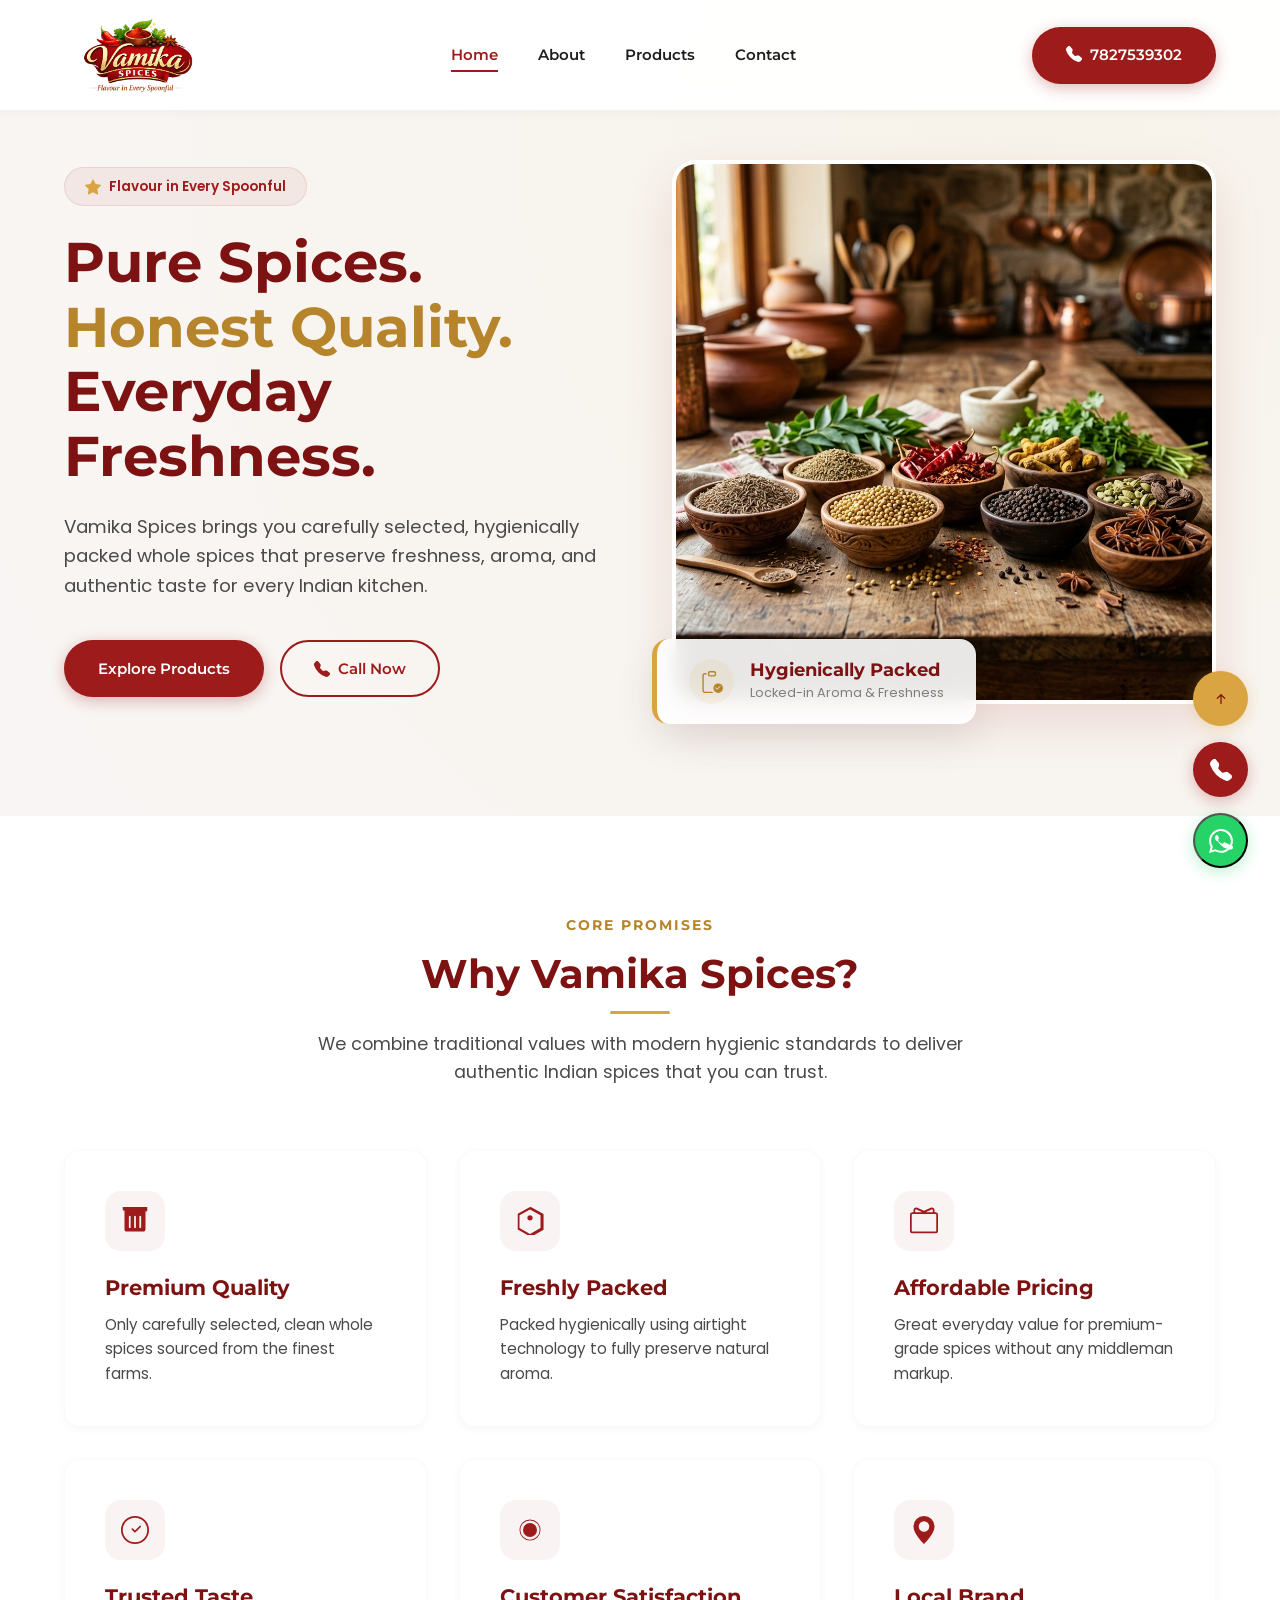
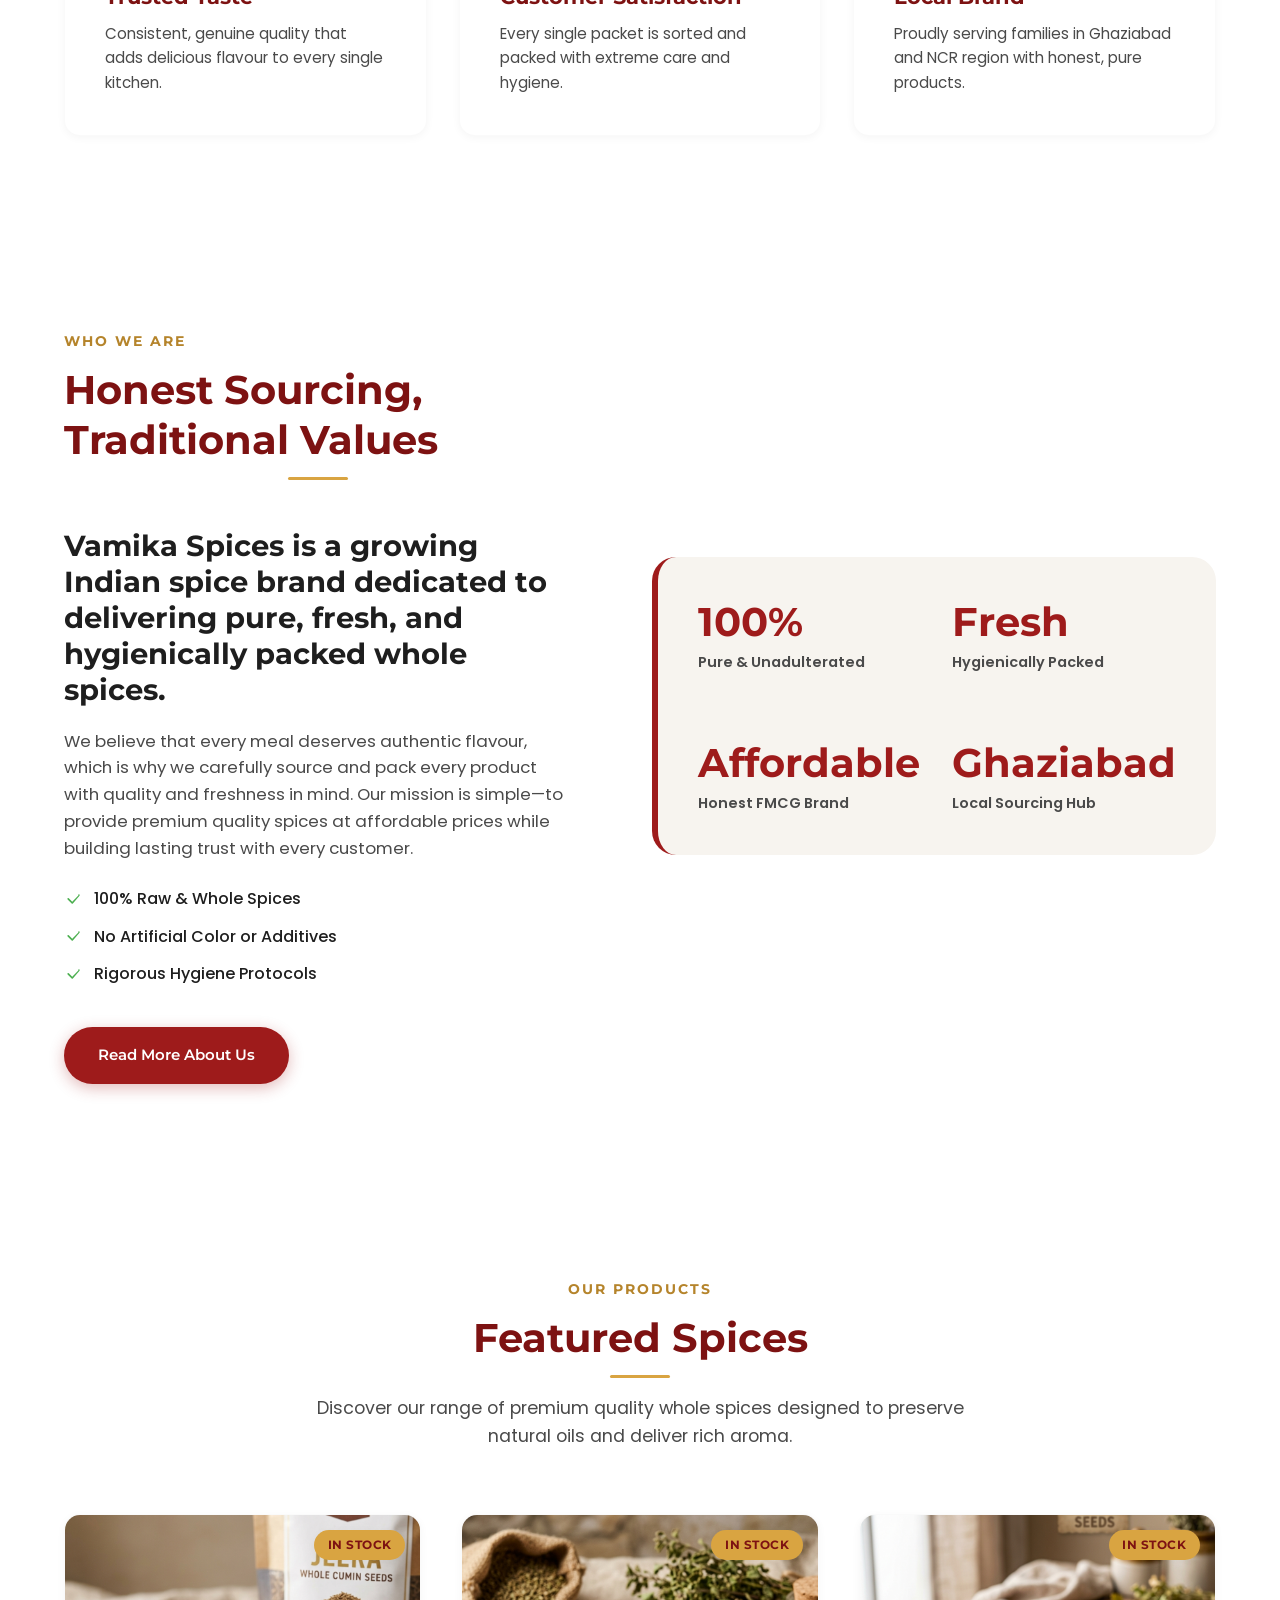
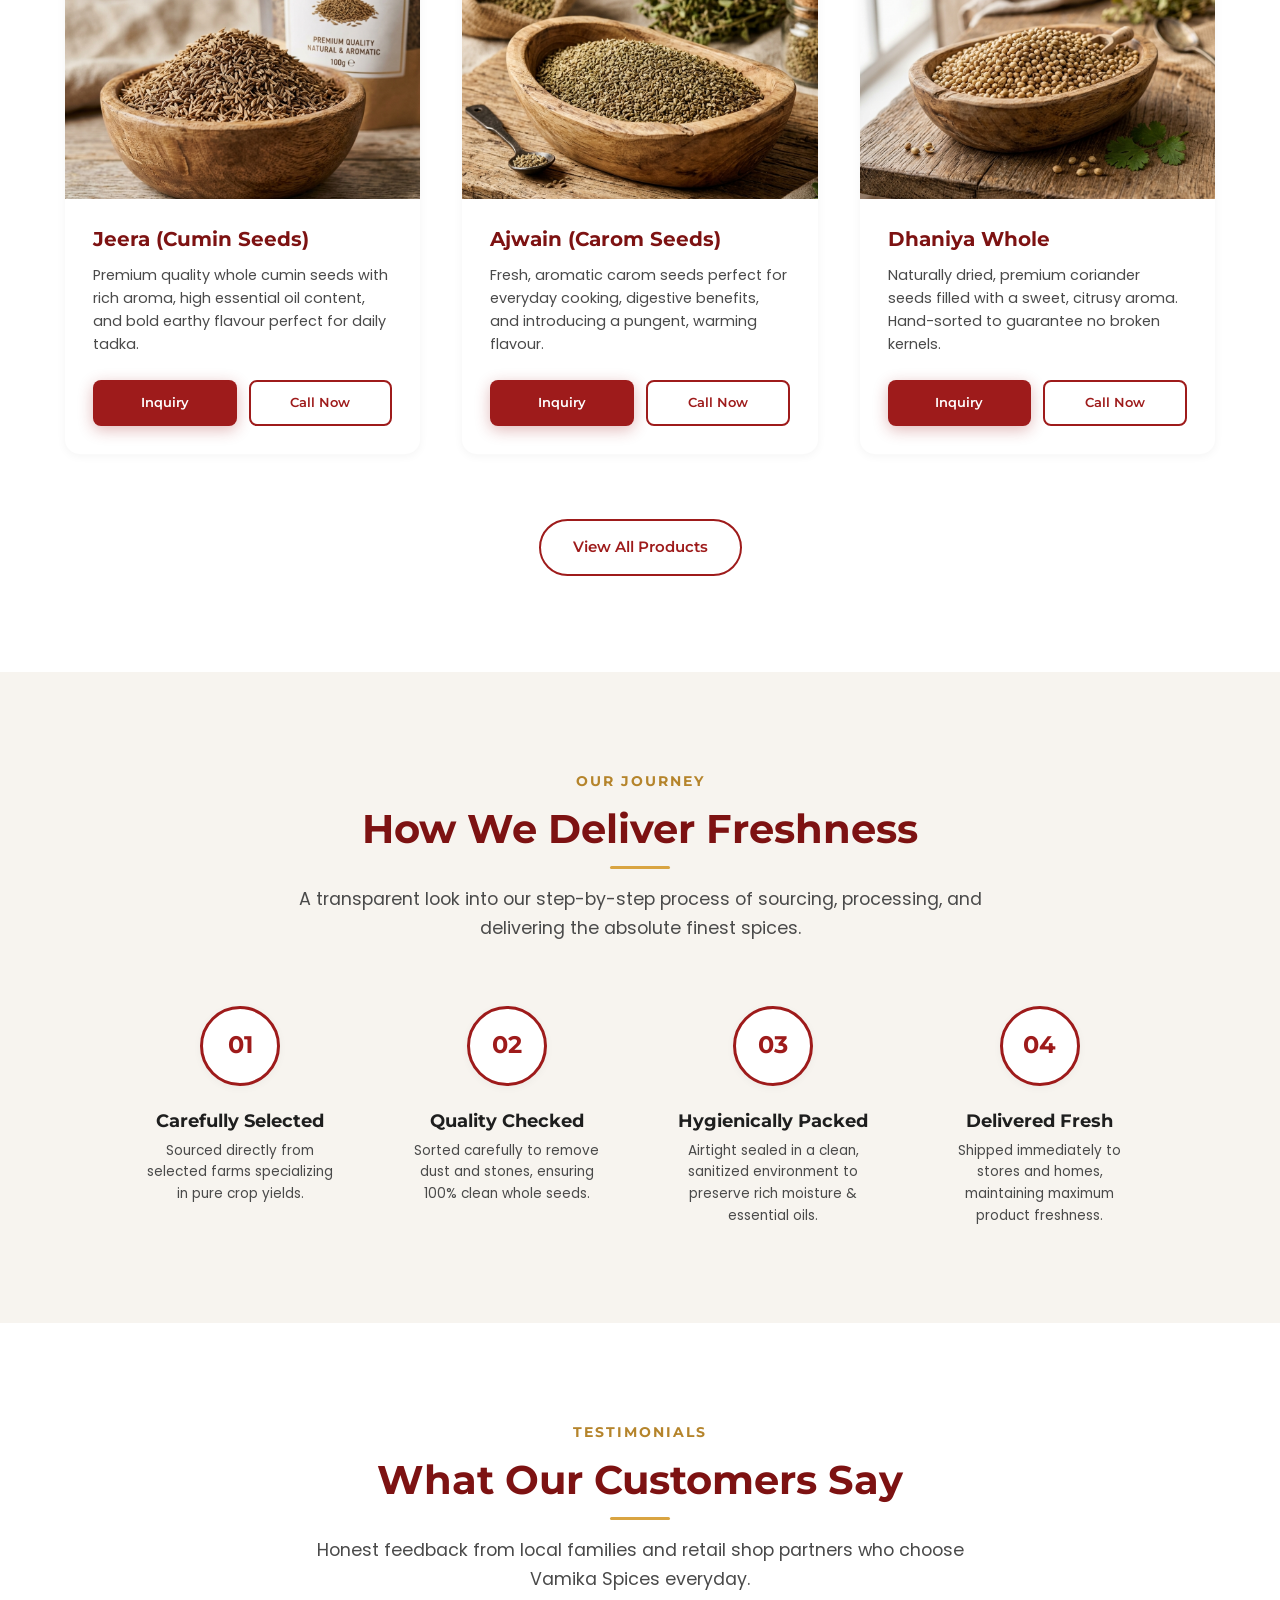
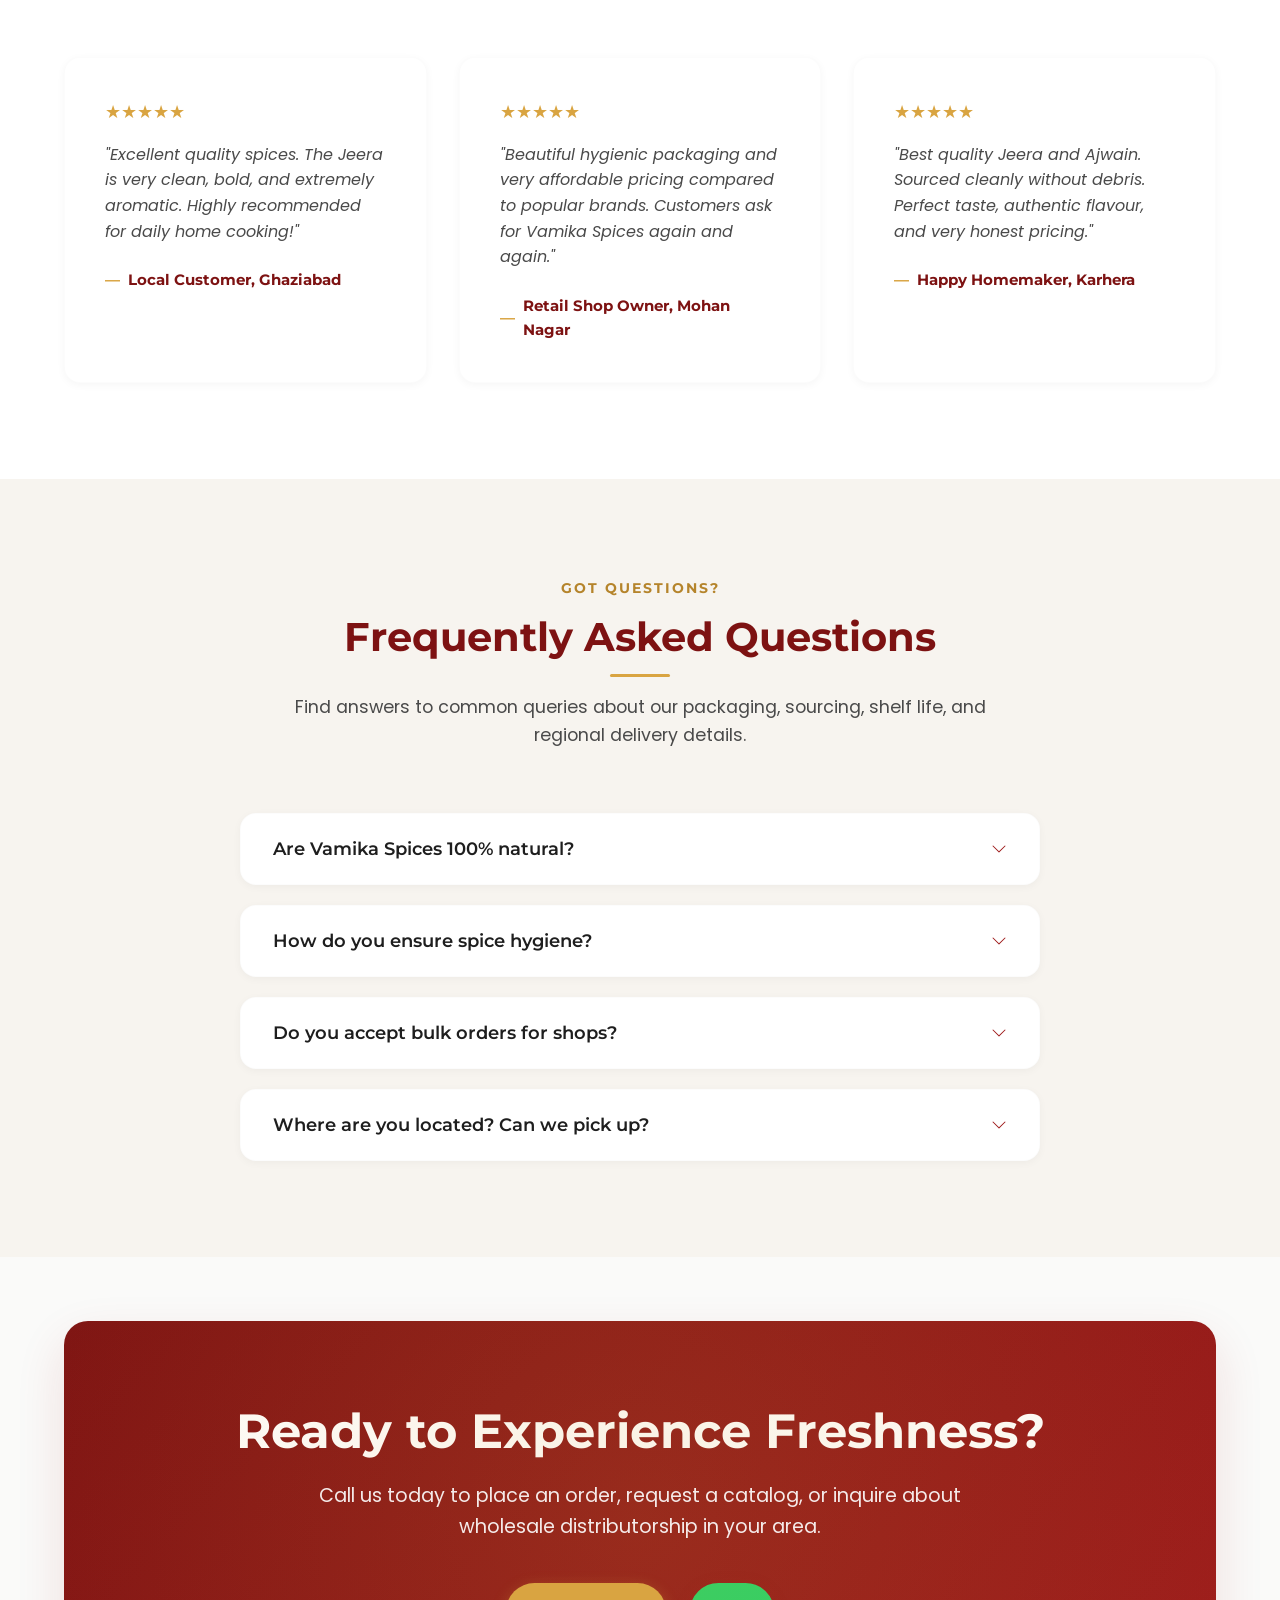
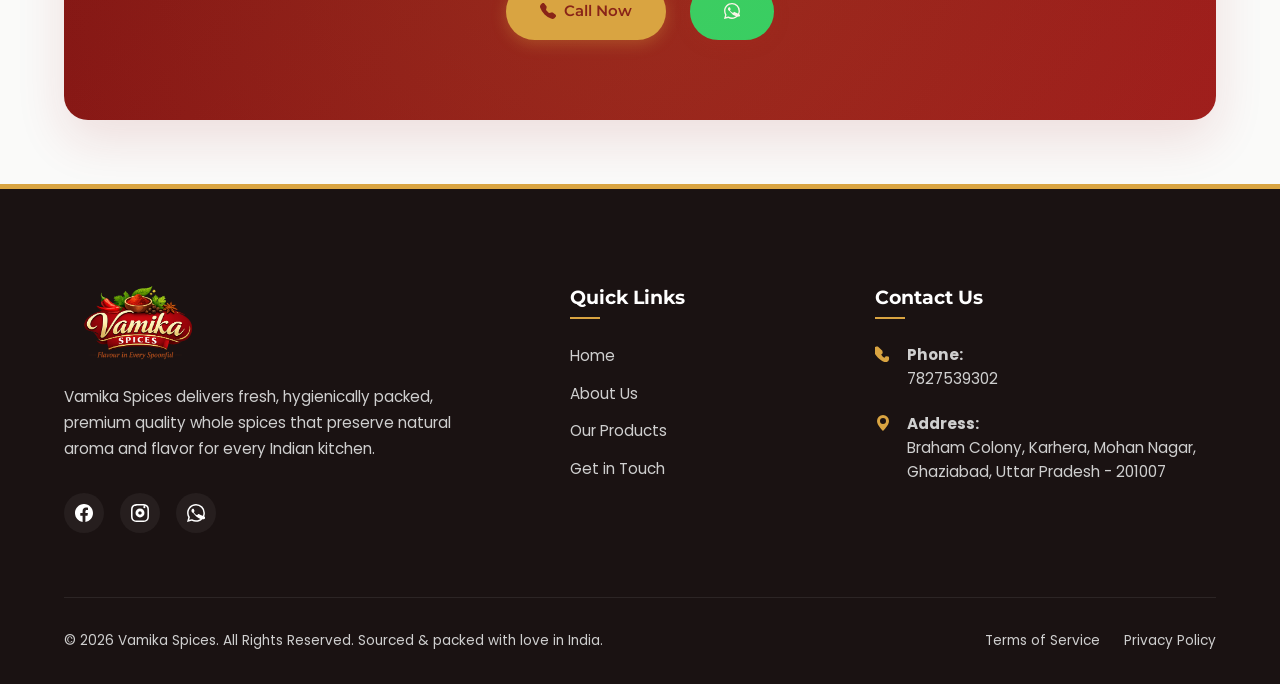
==== commit 14e1913c: "done" ====
--- a/index.html
+++ b/index.html
@@ -495,7 +495,7 @@
                 <div class="footer-about">
                     <a href="index.html" class="logo-link">
                         <img src="assets/images/logo.png" alt="Vamika Spices Logo" class="logo-img">
-                        <span class="brand-name">Vamika <span>Spices</span></span>
+                        
                     </a>
                     <p>Vamika Spices delivers fresh, hygienically packed, premium quality whole spices that preserve natural aroma and flavor for every Indian kitchen.</p>
                     <div class="footer-socials">
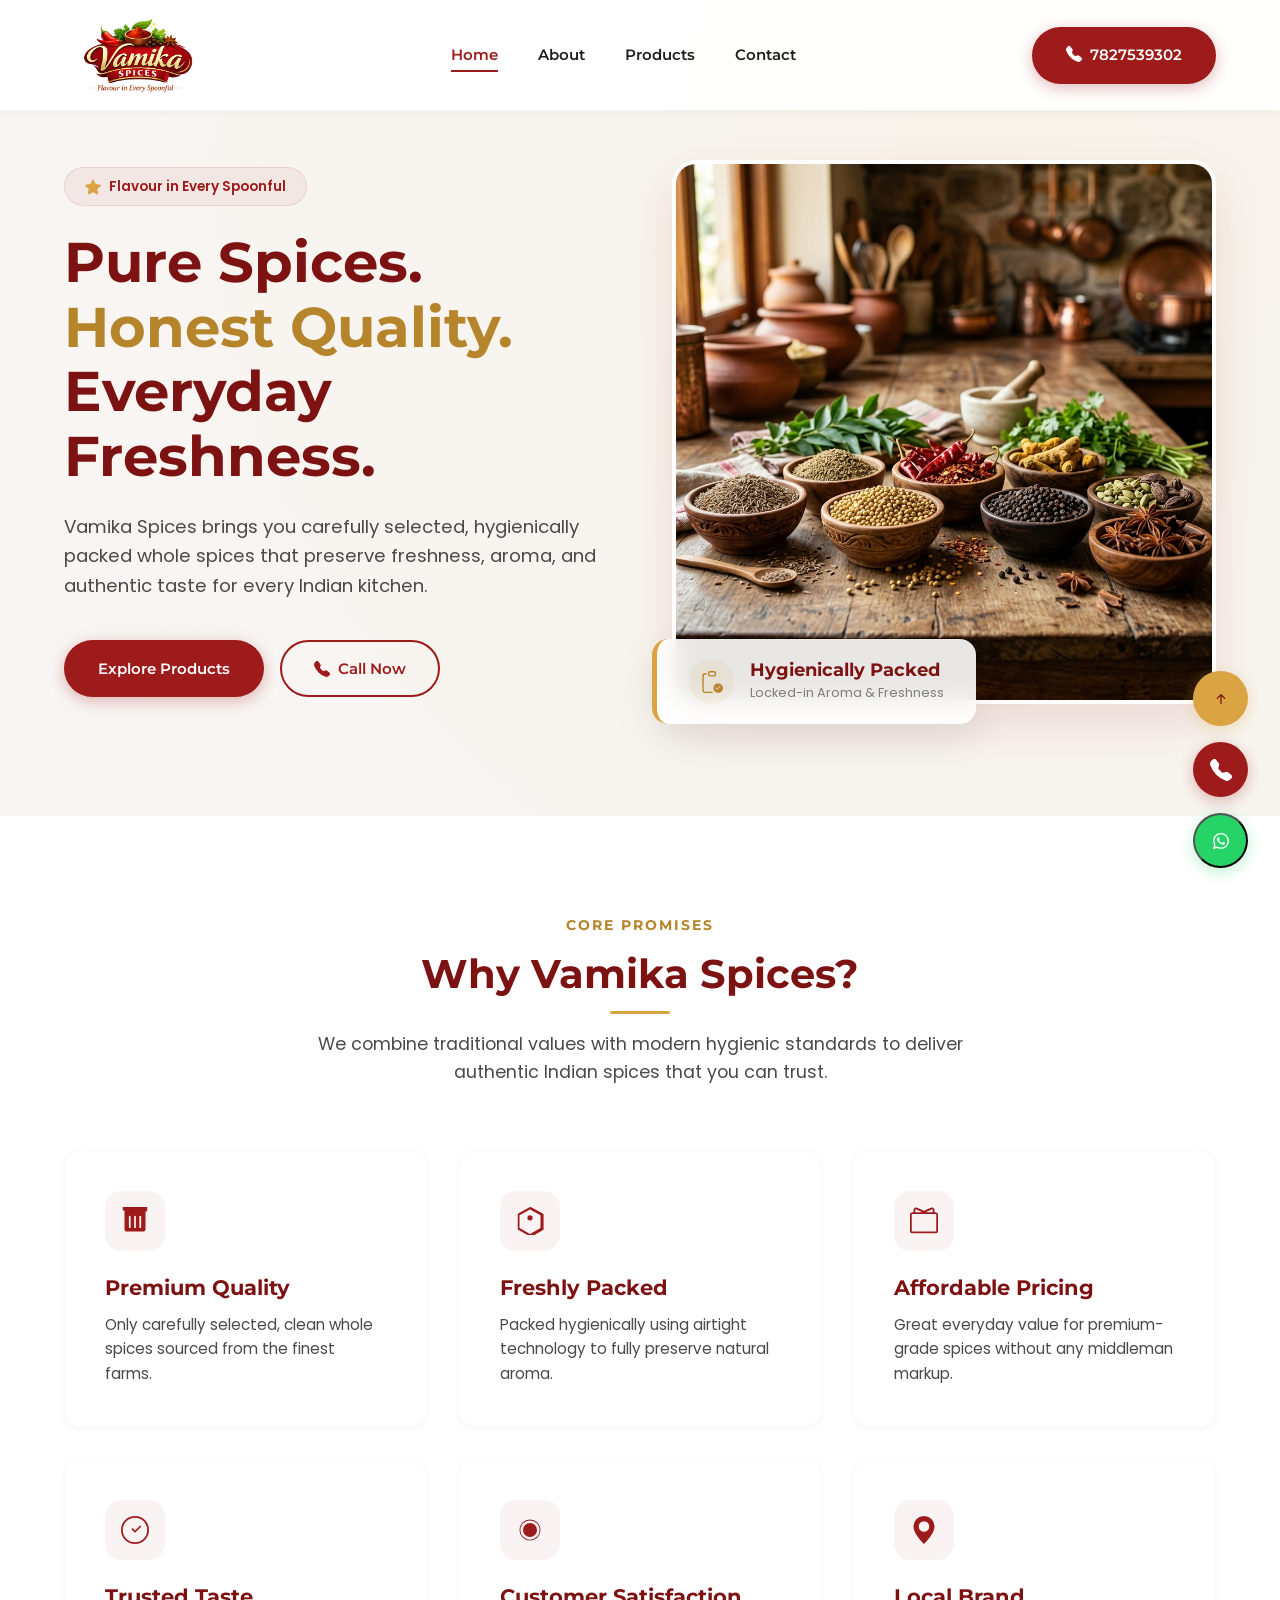
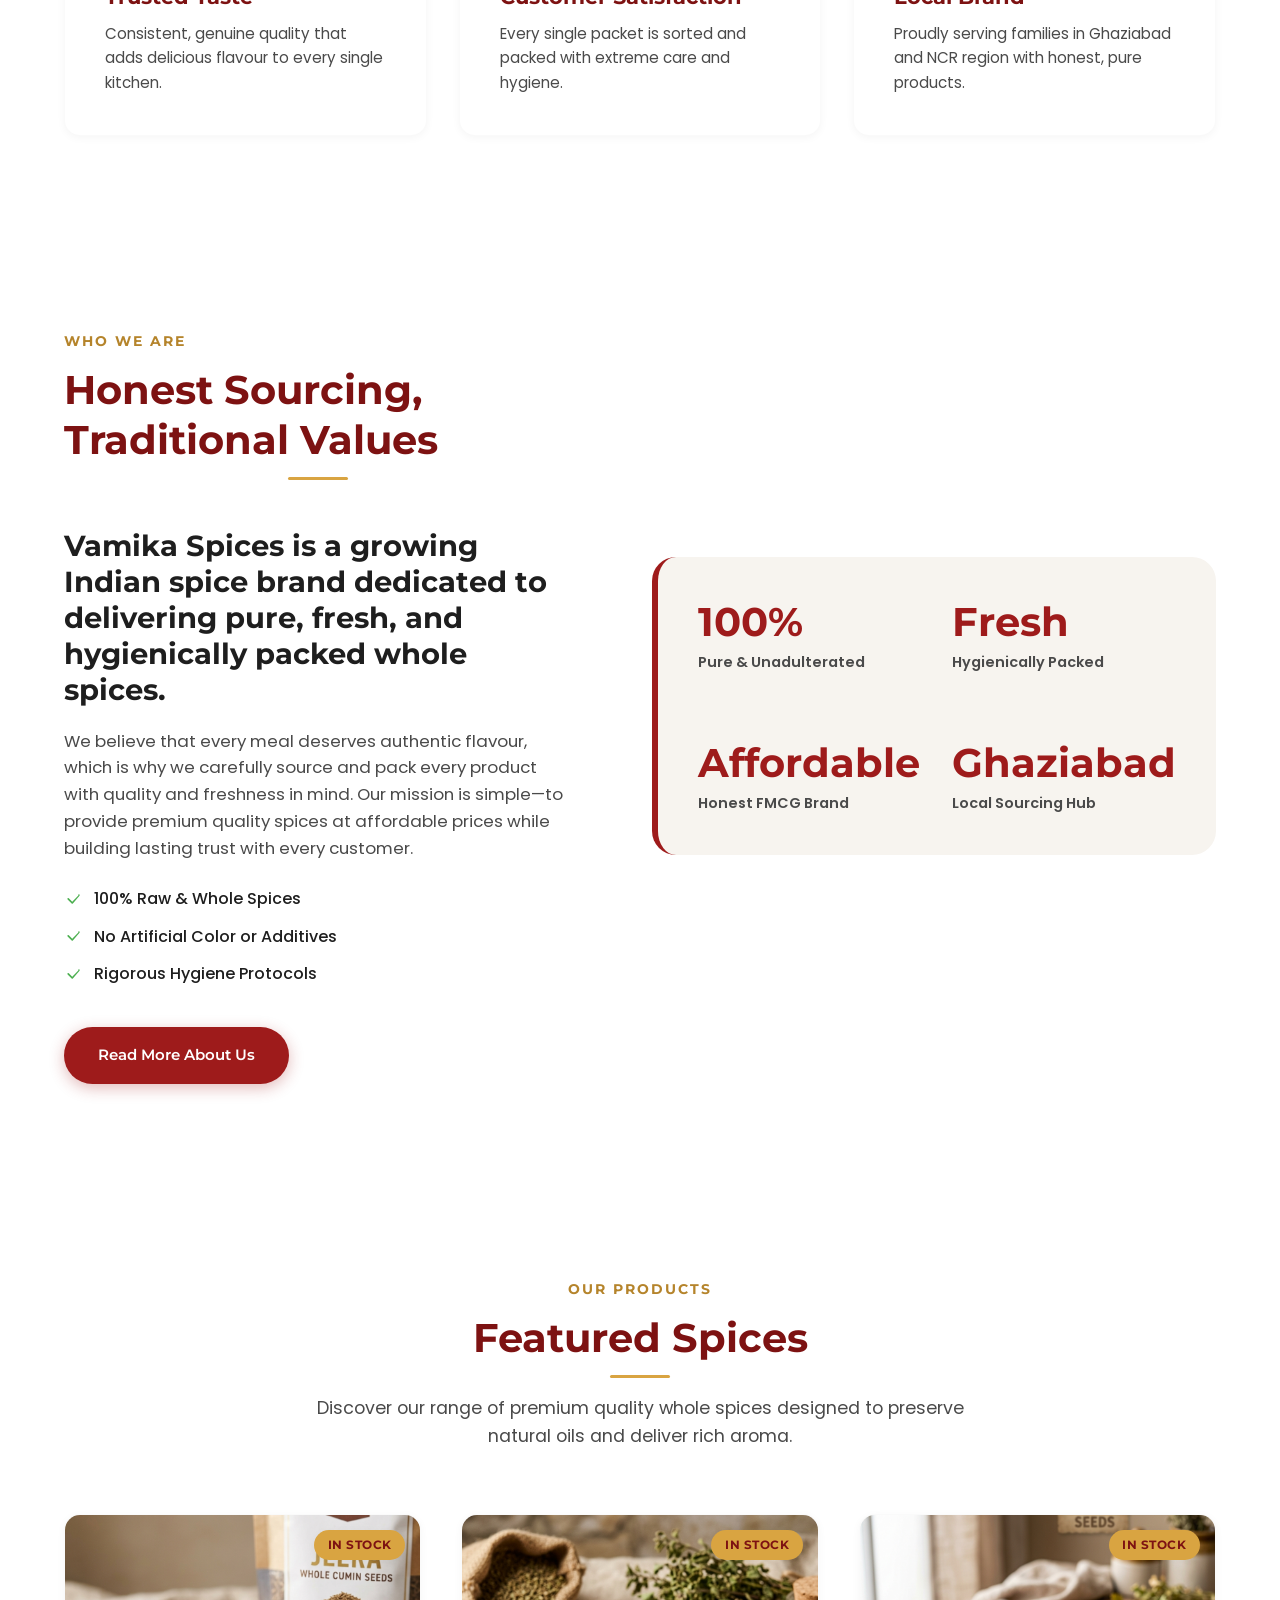
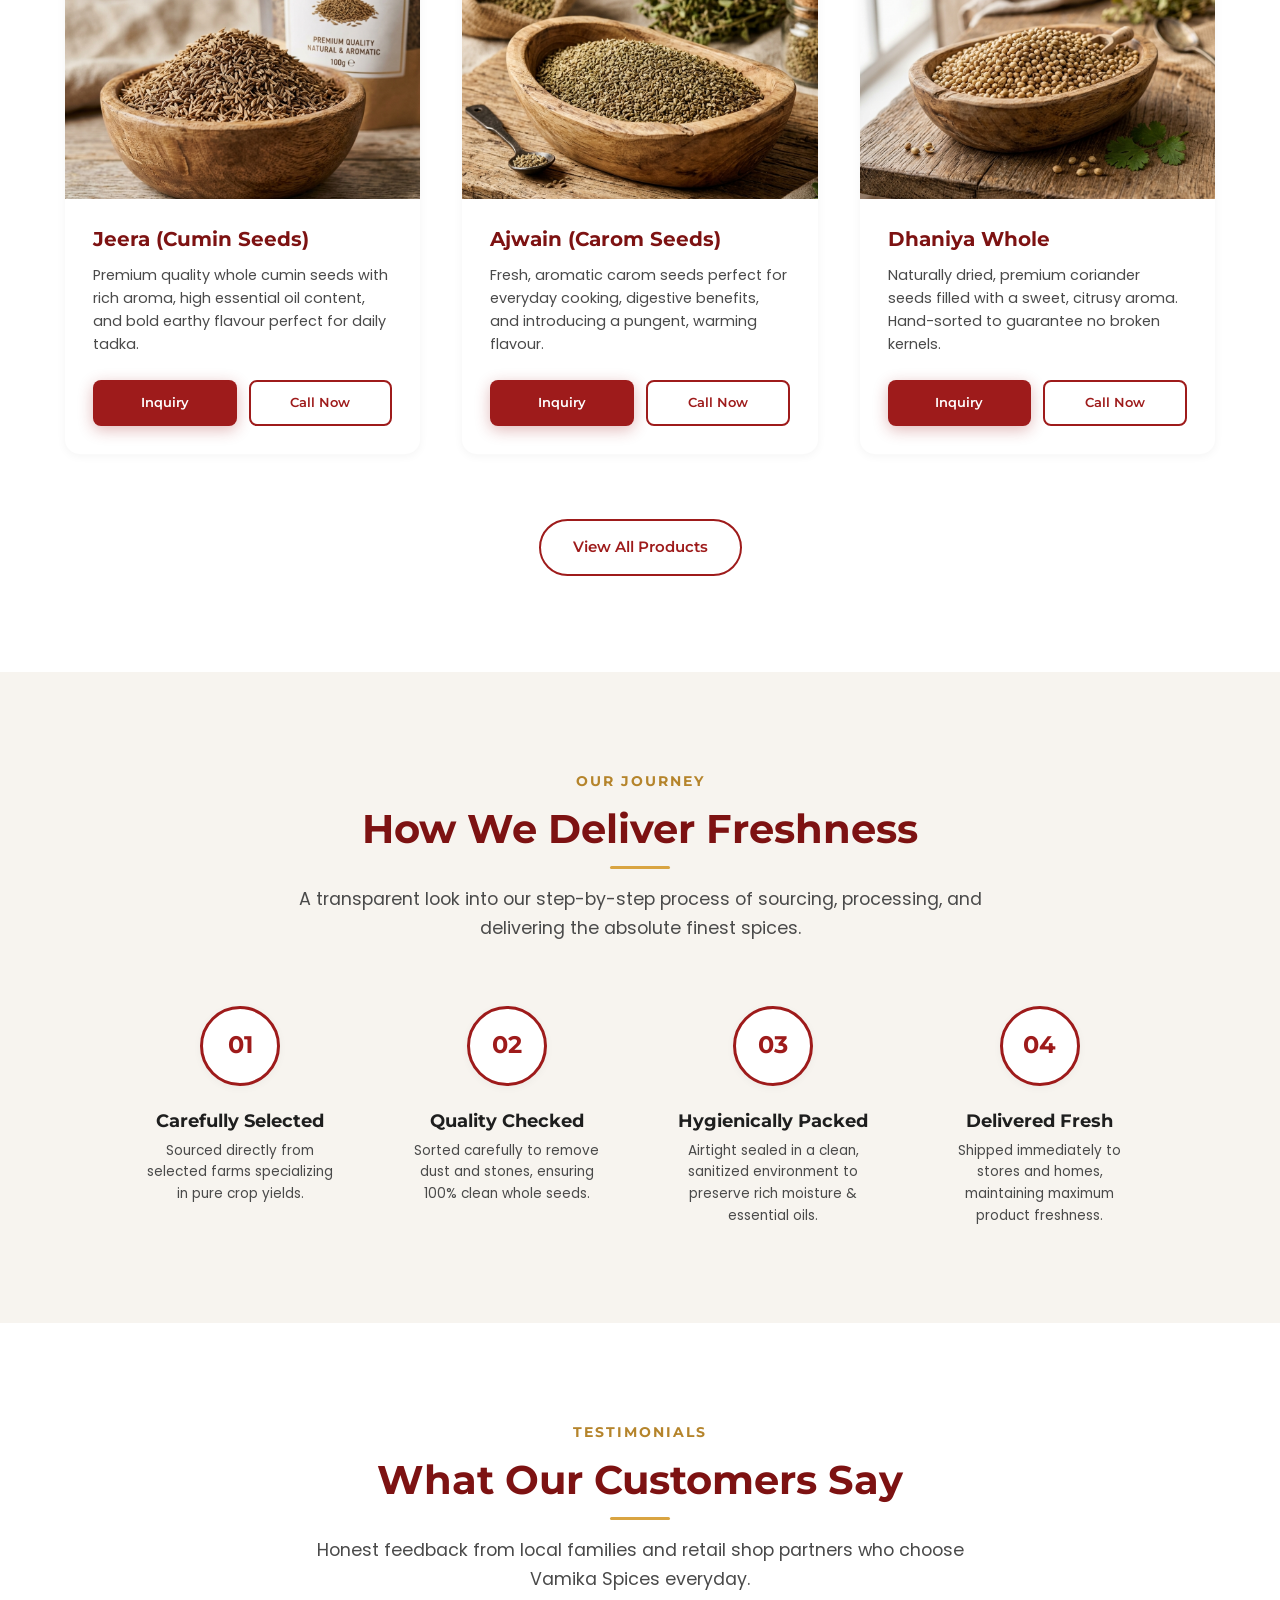
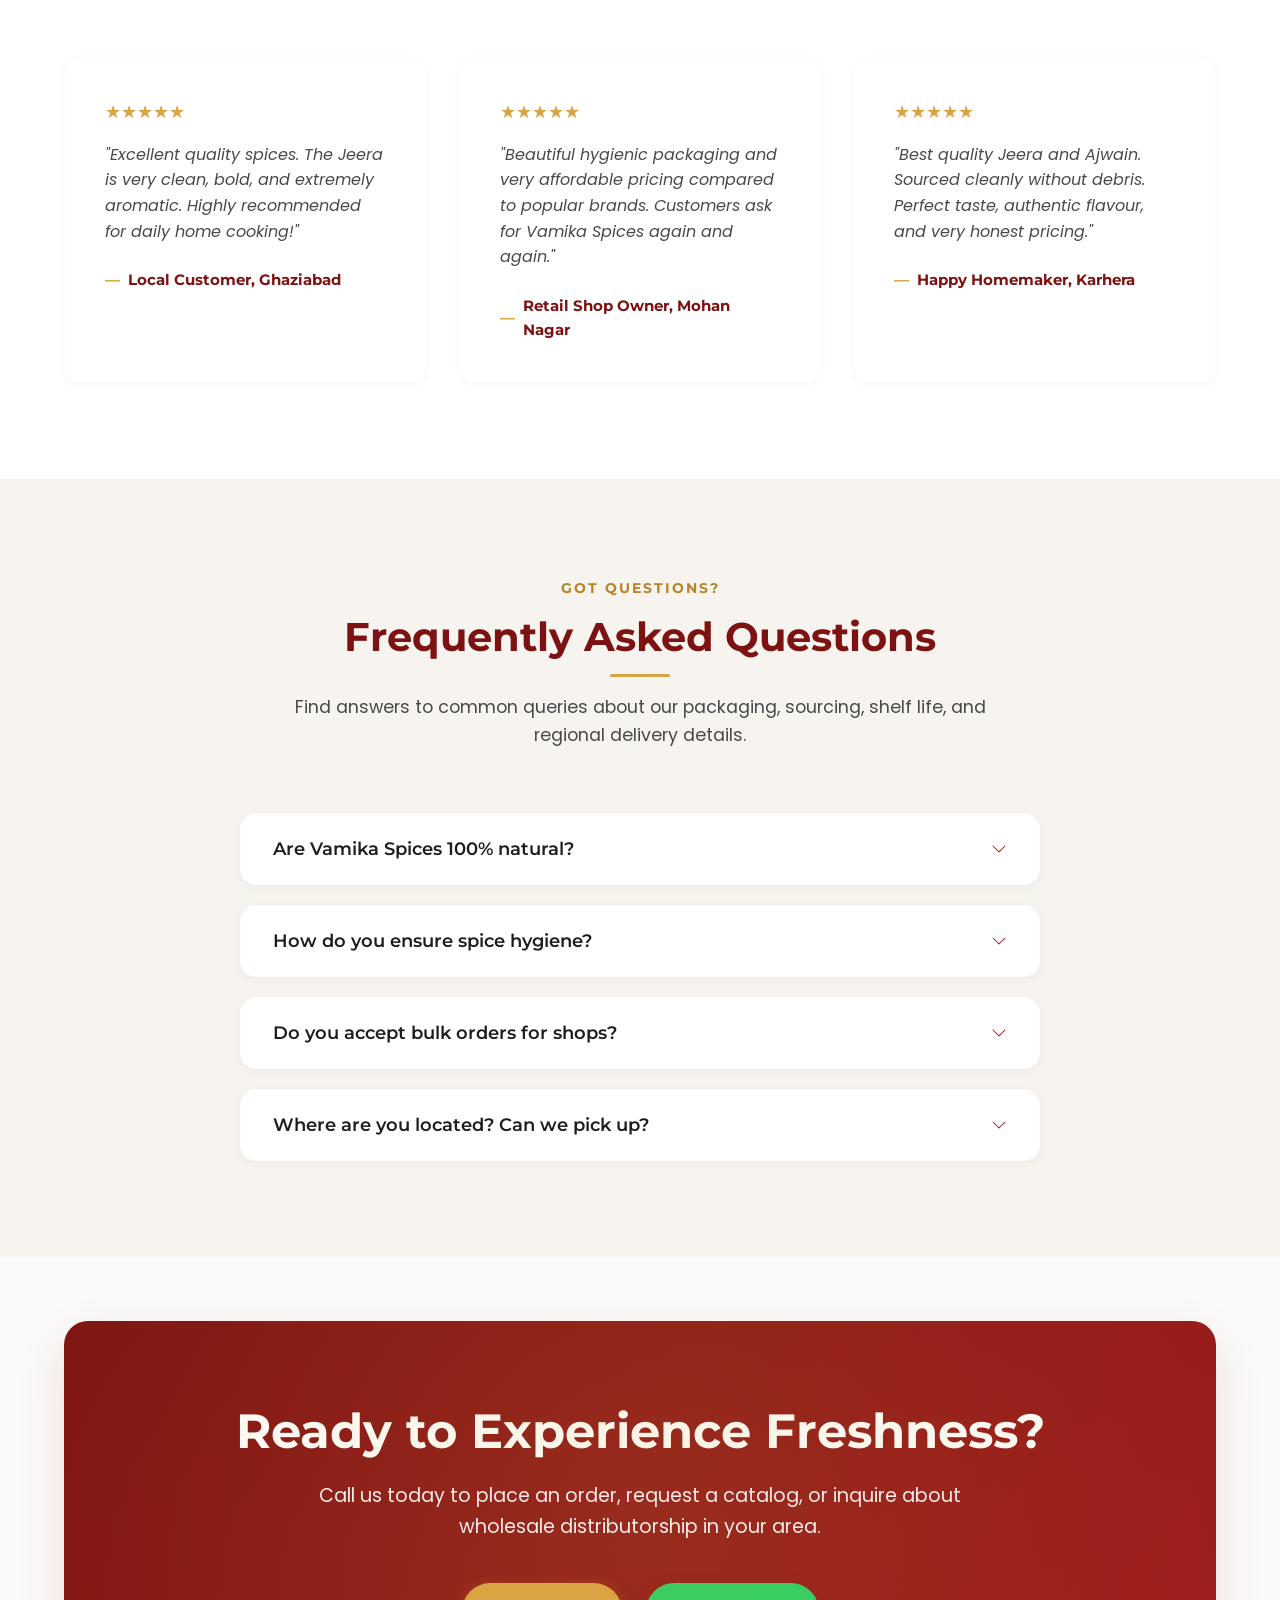
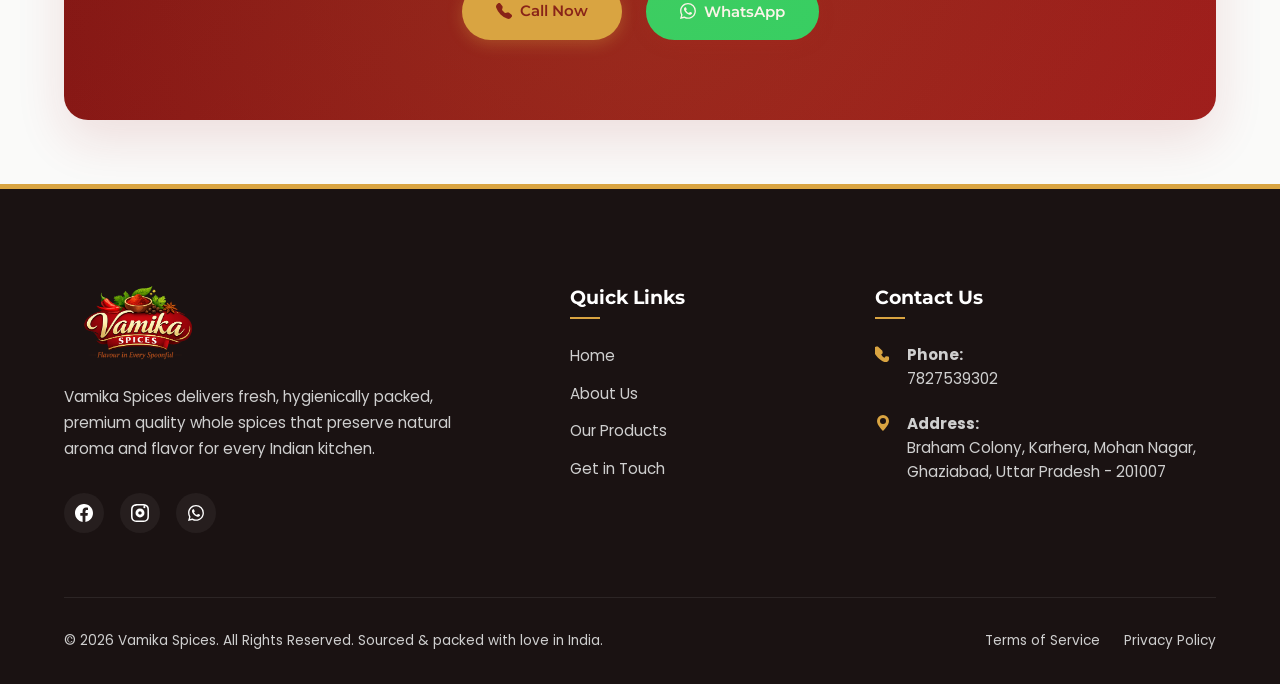
==== commit a6e08c20: "Done" ====
--- a/index.html
+++ b/index.html
@@ -1,577 +1,589 @@
 <!DOCTYPE html>
 <html lang="en">
-<head>
-    <meta charset="UTF-8">
-    <meta name="viewport" content="width=device-width, initial-scale=1.0">
-    <meta name="description" content="Buy premium quality Jeera, Ajwain, Dhaniya and other whole spices from Vamika Spices. Freshly packed, hygienic, affordable and full of authentic flavour. Serving Ghaziabad and beyond.">
-    <meta name="keywords" content="Vamika Spices, Whole Spices, Jeera, Ajwain, Dhaniya, Pure Spices, Indian Spices, Ghaziabad Spices, Premium Masala, Hygienically Packed Spices">
-    <meta name="author" content="Vamika Spices">
-    <link rel="canonical" href="index.html">
-    
-    <!-- Open Graph / Facebook -->
-    <meta property="og:type" content="website">
-    <meta property="og:title" content="Vamika Spices | Pure, Fresh & Hygienically Packed Whole Spices">
-    <meta property="og:description" content="Buy premium quality Jeera, Ajwain, Dhaniya and other whole spices. Freshly packed, hygienic, affordable and full of authentic flavour.">
-    <meta property="og:image" content="assets/images/hero_spices.png">
-    
-    <!-- Twitter -->
-    <meta property="twitter:card" content="summary_large_image">
-    <meta property="twitter:title" content="Vamika Spices | Pure, Fresh & Hygienically Packed Whole Spices">
-    <meta property="twitter:description" content="Buy premium quality Jeera, Ajwain, Dhaniya and other whole spices. Freshly packed, hygienic, affordable and full of authentic flavour.">
-    <meta property="twitter:image" content="assets/images/hero_spices.png">
-
-    <title>Vamika Spices | Pure, Fresh & Hygienically Packed Whole Spices</title>
-    
-    <!-- Stylesheets -->
-    <link rel="stylesheet" href="styles.css">
-    
-    <!-- Favicon -->
-    <link rel="icon" type="image/png" href="assets/images/logo.png">
-
-    <!-- Schema Markup (JSON-LD) -->
-    <script type="application/ld+json">
-    {
-      "@context": "https://schema.org",
-      "@type": "LocalBusiness",
-      "name": "Vamika Spices",
-      "image": "assets/images/logo.png",
-      "telephone": "+917827539302",
-      "address": {
-        "@type": "PostalAddress",
-        "streetAddress": "Braham Colony, Karhera, Mohan Nagar",
-        "addressLocality": "Ghaziabad",
-        "addressRegion": "Uttar Pradesh",
-        "postalCode": "201007",
-        "addressCountry": "IN"
-      },
-      "url": "index.html",
-      "priceRange": "$$",
-      "description": "Vamika Spices delivers fresh, hygienically packed, premium quality whole spices for every Indian kitchen.",
-      "sameAs": [
-        "https://www.facebook.com/vamikaspices",
-        "https://www.instagram.com/vamikaspices"
-      ]
-    }
-    </script>
-</head>
-<body>
-
-    <!-- Scroll Progress Bar -->
-    <div class="scroll-progress"></div>
-
-    <!-- Sticky Header -->
-    <header>
-        <div class="nav-container">
+   <head>
+      <meta charset="UTF-8">
+      <meta name="viewport" content="width=device-width, initial-scale=1.0">
+      <meta name="description" content="Buy premium quality Jeera, Ajwain, Dhaniya and other whole spices from Vamika Spices. Freshly packed, hygienic, affordable and full of authentic flavour. Serving Ghaziabad and beyond.">
+      <meta name="keywords" content="Vamika Spices, Whole Spices, Jeera, Ajwain, Dhaniya, Pure Spices, Indian Spices, Ghaziabad Spices, Premium Masala, Hygienically Packed Spices">
+      <meta name="author" content="Vamika Spices">
+      <link rel="canonical" href="index.html">
+      <!-- Open Graph / Facebook -->
+      <meta property="og:type" content="website">
+      <meta property="og:title" content="Vamika Spices | Pure, Fresh & Hygienically Packed Whole Spices">
+      <meta property="og:description" content="Buy premium quality Jeera, Ajwain, Dhaniya and other whole spices. Freshly packed, hygienic, affordable and full of authentic flavour.">
+      <meta property="og:image" content="assets/images/hero_spices.png">
+      <!-- Twitter -->
+      <meta property="twitter:card" content="summary_large_image">
+      <meta property="twitter:title" content="Vamika Spices | Pure, Fresh & Hygienically Packed Whole Spices">
+      <meta property="twitter:description" content="Buy premium quality Jeera, Ajwain, Dhaniya and other whole spices. Freshly packed, hygienic, affordable and full of authentic flavour.">
+      <meta property="twitter:image" content="assets/images/hero_spices.png">
+      <title>Vamika Spices | Pure, Fresh & Hygienically Packed Whole Spices</title>
+      <!-- Stylesheets -->
+      <link rel="stylesheet" href="styles.css">
+      <!-- Favicon -->
+      <link rel="icon" type="image/png" href="assets/images/logo.png">
+      <!-- Schema Markup (JSON-LD) -->
+      <script type="application/ld+json">
+         {
+           "@context": "https://schema.org",
+           "@type": "LocalBusiness",
+           "name": "Vamika Spices",
+           "image": "assets/images/logo.png",
+           "telephone": "+917827539302",
+           "address": {
+             "@type": "PostalAddress",
+             "streetAddress": "Braham Colony, Karhera, Mohan Nagar",
+             "addressLocality": "Ghaziabad",
+             "addressRegion": "Uttar Pradesh",
+             "postalCode": "201007",
+             "addressCountry": "IN"
+           },
+           "url": "index.html",
+           "priceRange": "$$",
+           "description": "Vamika Spices delivers fresh, hygienically packed, premium quality whole spices for every Indian kitchen.",
+           "sameAs": [
+             "https://www.facebook.com/vamikaspices",
+             "https://www.instagram.com/vamikaspices"
+           ]
+         }
+      </script>
+   </head>
+   <body>
+      <!-- Scroll Progress Bar -->
+      <div class="scroll-progress"></div>
+      <!-- Sticky Header -->
+      <header>
+         <div class="nav-container">
             <a href="index.html" class="logo-link" id="header-logo-link">
-                <img src="assets/images/logo.png" alt="Vamika Spices Logo" class="logo-img">
+            <img src="assets/images/logo.png" alt="Vamika Spices Logo" class="logo-img">
             </a>
-            
             <nav>
-                <ul class="nav-menu">
-                    <li class="nav-item"><a href="index.html" class="nav-link" id="nav-home">Home</a></li>
-                    <li class="nav-item"><a href="about.html" class="nav-link" id="nav-about">About</a></li>
-                    <li class="nav-item"><a href="products.html" class="nav-link" id="nav-products">Products</a></li>
-                    <li class="nav-item"><a href="contact.html" class="nav-link" id="nav-contact">Contact</a></li>
-                    <li class="nav-item mobile-only" style="margin-top: 1.5rem;">
-                        <a href="tel:7827539302" class="btn btn-primary" style="width: 100%;">
-                            <svg xmlns="http://www.w3.org/2000/svg" width="16" height="16" fill="currentColor" viewBox="0 0 16 16"><path d="M1.885.511a1.745 1.745 0 0 1 2.61.163L6.29 2.98c.329.423.445.974.315 1.494l-.547 2.19a.678.678 0 0 0 .178.643l2.457 2.457a.678.678 0 0 0 .644.178l2.189-.547a1.745 1.745 0 0 1 1.494.315l2.306 1.794c.829.645.905 1.87.163 2.611l-1.034 1.034c-.74.74-1.846 1.065-2.877.702a18.634 18.634 0 0 1-7.01-4.42 18.634 18.634 0 0 1-4.42-7.009c-.362-1.03-.037-2.137.703-2.877L1.885.511z"/></svg>
-                            Call Now
-                        </a>
-                    </li>
-                </ul>
+               <ul class="nav-menu">
+                  <li class="nav-item"><a href="index.html" class="nav-link" id="nav-home">Home</a></li>
+                  <li class="nav-item"><a href="about.html" class="nav-link" id="nav-about">About</a></li>
+                  <li class="nav-item"><a href="products.html" class="nav-link" id="nav-products">Products</a></li>
+                  <li class="nav-item"><a href="contact.html" class="nav-link" id="nav-contact">Contact</a></li>
+                  <li class="nav-item mobile-only" style="margin-top: 1.5rem;">
+                     <a href="tel:7827539302" class="btn btn-primary" style="width: 100%;">
+                        <svg xmlns="http://www.w3.org/2000/svg" width="16" height="16" fill="currentColor" viewBox="0 0 16 16">
+                           <path d="M1.885.511a1.745 1.745 0 0 1 2.61.163L6.29 2.98c.329.423.445.974.315 1.494l-.547 2.19a.678.678 0 0 0 .178.643l2.457 2.457a.678.678 0 0 0 .644.178l2.189-.547a1.745 1.745 0 0 1 1.494.315l2.306 1.794c.829.645.905 1.87.163 2.611l-1.034 1.034c-.74.74-1.846 1.065-2.877.702a18.634 18.634 0 0 1-7.01-4.42 18.634 18.634 0 0 1-4.42-7.009c-.362-1.03-.037-2.137.703-2.877L1.885.511z"/>
+                        </svg>
+                        Call Now
+                     </a>
+                  </li>
+               </ul>
             </nav>
-
             <div class="header-cta">
-                <a href="tel:7827539302" class="btn btn-primary" id="header-call-btn">
-                    <svg xmlns="http://www.w3.org/2000/svg" width="16" height="16" fill="currentColor" viewBox="0 0 16 16" style="margin-top: -2px;"><path d="M1.885.511a1.745 1.745 0 0 1 2.61.163L6.29 2.98c.329.423.445.974.315 1.494l-.547 2.19a.678.678 0 0 0 .178.643l2.457 2.457a.678.678 0 0 0 .644.178l2.189-.547a1.745 1.745 0 0 1 1.494.315l2.306 1.794c.829.645.905 1.87.163 2.611l-1.034 1.034c-.74.74-1.846 1.065-2.877.702a18.634 18.634 0 0 1-7.01-4.42 18.634 18.634 0 0 1-4.42-7.009c-.362-1.03-.037-2.137.703-2.877L1.885.511z"/></svg>
-                    7827539302
-                </a>
-            </div>
-
+               <a href="tel:7827539302" class="btn btn-primary" id="header-call-btn">
+                  <svg xmlns="http://www.w3.org/2000/svg" width="16" height="16" fill="currentColor" viewBox="0 0 16 16" style="margin-top: -2px;">
+                     <path d="M1.885.511a1.745 1.745 0 0 1 2.61.163L6.29 2.98c.329.423.445.974.315 1.494l-.547 2.19a.678.678 0 0 0 .178.643l2.457 2.457a.678.678 0 0 0 .644.178l2.189-.547a1.745 1.745 0 0 1 1.494.315l2.306 1.794c.829.645.905 1.87.163 2.611l-1.034 1.034c-.74.74-1.846 1.065-2.877.702a18.634 18.634 0 0 1-7.01-4.42 18.634 18.634 0 0 1-4.42-7.009c-.362-1.03-.037-2.137.703-2.877L1.885.511z"/>
+                  </svg>
+                  7827539302
+               </a>
+            </div>
             <!-- Hamburger Button for Mobile -->
             <button class="mobile-toggle" aria-label="Toggle Navigation Menu">
-                <span></span>
-                <span></span>
-                <span></span>
+            <span></span>
+            <span></span>
+            <span></span>
             </button>
-        </div>
-    </header>
-
-    <!-- Hero Banner Section -->
-    <section class="hero">
-        <div class="container">
+         </div>
+      </header>
+      <!-- Hero Banner Section -->
+      <section class="hero">
+         <div class="container">
             <div class="hero-grid">
-                <div class="hero-content reveal-left">
-                    <div class="hero-tag">
-                        <svg xmlns="http://www.w3.org/2000/svg" width="16" height="16" fill="currentColor" viewBox="0 0 16 16"><path d="M3.612 15.443c-.386.198-.824-.149-.746-.592l.83-4.73L.173 6.765c-.329-.314-.158-.888.283-.95l4.898-.696L7.538.792c.197-.39.73-.39.927 0l2.184 4.327 4.898.696c.441.062.612.636.282.95l-3.522 3.356.83 4.73c.078.443-.36.79-.746.592L8 13.187l-4.389 2.256z"/></svg>
-                        Flavour in Every Spoonful
-                    </div>
-                    <h1 class="hero-title">Pure Spices. <br><span>Honest Quality.</span> <br>Everyday Freshness.</h1>
-                    <p class="hero-desc">Vamika Spices brings you carefully selected, hygienically packed whole spices that preserve freshness, aroma, and authentic taste for every Indian kitchen.</p>
-                    <div class="hero-btns">
-                        <a href="products.html" class="btn btn-primary">Explore Products</a>
-                        <a href="tel:7827539302" class="btn btn-secondary">
-                            <svg xmlns="http://www.w3.org/2000/svg" width="16" height="16" fill="currentColor" viewBox="0 0 16 16"><path d="M1.885.511a1.745 1.745 0 0 1 2.61.163L6.29 2.98c.329.423.445.974.315 1.494l-.547 2.19a.678.678 0 0 0 .178.643l2.457 2.457a.678.678 0 0 0 .644.178l2.189-.547a1.745 1.745 0 0 1 1.494.315l2.306 1.794c.829.645.905 1.87.163 2.611l-1.034 1.034c-.74.74-1.846 1.065-2.877.702a18.634 18.634 0 0 1-7.01-4.42 18.634 18.634 0 0 1-4.42-7.009c-.362-1.03-.037-2.137.703-2.877L1.885.511z"/></svg>
-                            Call Now
-                        </a>
-                    </div>
-                </div>
-                <div class="hero-img-wrapper reveal-right">
-                    <div class="hero-img-bg"></div>
-                    <img src="assets/images/hero_spices.png" alt="Premium Whole Spices in Bowls" class="hero-img">
-                    <div class="hero-floating-card">
-                        <div class="floating-card-icon">
-                            <svg xmlns="http://www.w3.org/2000/svg" width="22" height="22" fill="currentColor" viewBox="0 0 16 16"><path d="M12.5 16a3.5 3.5 0 1 0 0-7 3.5 3.5 0 0 0 0 7Zm1.677-4.744-2.236 2.236a.276.276 0 0 1-.39 0l-1.118-1.117a.276.276 0 0 1 .39-.39l.923.924 2.041-2.04a.276.276 0 0 1 .39.387Z"/><path d="M4 1.5H3a2 2 0 0 0-2 2V14a2 2 0 0 0 2 2h6.082a5.99 5.99 0 0 1-.984-1H3a1 1 0 0 1-1-1V3.5a1 1 0 0 1 1-1h1v1z"/><path d="M9.5 1a.5.5 0 0 1 .5.5v1a.5.5 0 0 1-.5.5h-3a.5.5 0 0 1-.5-.5v-1a.5.5 0 0 1 .5-.5h3zm-3-1A1.5 1.5 0 0 0 5 1.5v1A1.5 1.5 0 0 0 6.5 4h3A1.5 1.5 0 0 0 11 2.5v-1A1.5 1.5 0 0 0 9.5 0h-3z"/></svg>
+               <div class="hero-content reveal-left">
+                  <div class="hero-tag">
+                     <svg xmlns="http://www.w3.org/2000/svg" width="16" height="16" fill="currentColor" viewBox="0 0 16 16">
+                        <path d="M3.612 15.443c-.386.198-.824-.149-.746-.592l.83-4.73L.173 6.765c-.329-.314-.158-.888.283-.95l4.898-.696L7.538.792c.197-.39.73-.39.927 0l2.184 4.327 4.898.696c.441.062.612.636.282.95l-3.522 3.356.83 4.73c.078.443-.36.79-.746.592L8 13.187l-4.389 2.256z"/>
+                     </svg>
+                     Flavour in Every Spoonful
+                  </div>
+                  <h1 class="hero-title">Pure Spices. <br><span>Honest Quality.</span> <br>Everyday Freshness.</h1>
+                  <p class="hero-desc">Vamika Spices brings you carefully selected, hygienically packed whole spices that preserve freshness, aroma, and authentic taste for every Indian kitchen.</p>
+                  <div class="hero-btns">
+                     <a href="products.html" class="btn btn-primary">Explore Products</a>
+                     <a href="tel:7827539302" class="btn btn-secondary">
+                        <svg xmlns="http://www.w3.org/2000/svg" width="16" height="16" fill="currentColor" viewBox="0 0 16 16">
+                           <path d="M1.885.511a1.745 1.745 0 0 1 2.61.163L6.29 2.98c.329.423.445.974.315 1.494l-.547 2.19a.678.678 0 0 0 .178.643l2.457 2.457a.678.678 0 0 0 .644.178l2.189-.547a1.745 1.745 0 0 1 1.494.315l2.306 1.794c.829.645.905 1.87.163 2.611l-1.034 1.034c-.74.74-1.846 1.065-2.877.702a18.634 18.634 0 0 1-7.01-4.42 18.634 18.634 0 0 1-4.42-7.009c-.362-1.03-.037-2.137.703-2.877L1.885.511z"/>
+                        </svg>
+                        Call Now
+                     </a>
+                  </div>
+               </div>
+               <div class="hero-img-wrapper reveal-right">
+                  <div class="hero-img-bg"></div>
+                  <img src="assets/images/hero_spices.png" alt="Premium Whole Spices in Bowls" class="hero-img">
+                  <div class="hero-floating-card">
+                     <div class="floating-card-icon">
+                        <svg xmlns="http://www.w3.org/2000/svg" width="22" height="22" fill="currentColor" viewBox="0 0 16 16">
+                           <path d="M12.5 16a3.5 3.5 0 1 0 0-7 3.5 3.5 0 0 0 0 7Zm1.677-4.744-2.236 2.236a.276.276 0 0 1-.39 0l-1.118-1.117a.276.276 0 0 1 .39-.39l.923.924 2.041-2.04a.276.276 0 0 1 .39.387Z"/>
+                           <path d="M4 1.5H3a2 2 0 0 0-2 2V14a2 2 0 0 0 2 2h6.082a5.99 5.99 0 0 1-.984-1H3a1 1 0 0 1-1-1V3.5a1 1 0 0 1 1-1h1v1z"/>
+                           <path d="M9.5 1a.5.5 0 0 1 .5.5v1a.5.5 0 0 1-.5.5h-3a.5.5 0 0 1-.5-.5v-1a.5.5 0 0 1 .5-.5h3zm-3-1A1.5 1.5 0 0 0 5 1.5v1A1.5 1.5 0 0 0 6.5 4h3A1.5 1.5 0 0 0 11 2.5v-1A1.5 1.5 0 0 0 9.5 0h-3z"/>
+                        </svg>
+                     </div>
+                     <div class="floating-card-text">
+                        <h4>Hygienically Packed</h4>
+                        <p>Locked-in Aroma & Freshness</p>
+                     </div>
+                  </div>
+               </div>
+            </div>
+         </div>
+      </section>
+      <!-- Why Choose Us Section -->
+      <section class="section section-bg-white">
+         <div class="container">
+            <div class="section-header reveal">
+               <span>Core Promises</span>
+               <h2>Why Vamika Spices?</h2>
+               <p>We combine traditional values with modern hygienic standards to deliver authentic Indian spices that you can trust.</p>
+            </div>
+            <div class="why-grid">
+               <!-- Card 1 -->
+               <div class="why-card reveal delay-1">
+                  <div class="why-icon">
+                     <svg xmlns="http://www.w3.org/2000/svg" width="28" height="28" fill="currentColor" viewBox="0 0 16 16">
+                        <path d="M1 0v1.5a.5.5 0 0 0 .5.5H2v10.5a1.5 1.5 0 0 0 1.5 1.5h9a1.5 1.5 0 0 0 1.5-1.5V2.5h.5a.5.5 0 0 0 .5-.5V0H1zm4.5 11.5a.5.5 0 0 1-1 0v-6a.5.5 0 0 1 1 0v6zm3 0a.5.5 0 0 1-1 0v-6a.5.5 0 0 1 1 0v6zm3 0a.5.5 0 0 1-1 0v-6a.5.5 0 0 1 1 0v6z"/>
+                     </svg>
+                  </div>
+                  <h3>Premium Quality</h3>
+                  <p>Only carefully selected, clean whole spices sourced from the finest farms.</p>
+               </div>
+               <!-- Card 2 -->
+               <div class="why-card reveal delay-2">
+                  <div class="why-icon">
+                     <svg xmlns="http://www.w3.org/2000/svg" width="28" height="28" fill="currentColor" viewBox="0 0 16 16">
+                        <path d="M8.256.078a.5.5 0 0 1 .488 0l6.75 3.75a.5.5 0 0 1 .256.442v8.5a.5.5 0 0 1-.256.442l-6.75 3.75a.5.5 0 0 1-.488 0l-6.75-3.75A.5.5 0 0 1 1 12.72v-8.5a.5.5 0 0 1 .256-.442l6.75-3.75zM8 1.4L2 4.733V12.06l6 3.33 6-3.33V4.733L8 1.4zm0 3.3a1.5 1.5 0 1 1 0 3 1.5 1.5 0 0 1 0-3z"/>
+                     </svg>
+                  </div>
+                  <h3>Freshly Packed</h3>
+                  <p>Packed hygienically using airtight technology to fully preserve natural aroma.</p>
+               </div>
+               <!-- Card 3 -->
+               <div class="why-card reveal delay-3">
+                  <div class="why-icon">
+                     <svg xmlns="http://www.w3.org/2000/svg" width="28" height="28" fill="currentColor" viewBox="0 0 16 16">
+                        <path d="M12.136.326A1.5 1.5 0 0 1 14 1.78V3h.5A1.5 1.5 0 0 1 16 4.5v9a1.5 1.5 0 0 1-1.5 1.5h-13A1.5 1.5 0 0 1 0 13.5v-9A1.5 1.5 0 0 1 1.5 3H2V1.78A1.5 1.5 0 0 1 3.864.326L8 2.1 12.136.326zM8 3.4 3.936 1.636A.5.5 0 0 0 3 2.08V3h10v-.92a.5.5 0 0 0-.936-.444L8 3.4zM1 4v9.5a.5.5 0 0 0 .5.5h13a.5.5 0 0 0 .5-.5V4H1z"/>
+                     </svg>
+                  </div>
+                  <h3>Affordable Pricing</h3>
+                  <p>Great everyday value for premium-grade spices without any middleman markup.</p>
+               </div>
+               <!-- Card 4 -->
+               <div class="why-card reveal delay-1">
+                  <div class="why-icon">
+                     <svg xmlns="http://www.w3.org/2000/svg" width="28" height="28" fill="currentColor" viewBox="0 0 16 16">
+                        <path d="M8 15A7 7 0 1 1 8 1a7 7 0 0 1 0 14zm0 1A8 8 0 1 0 8 0a8 8 0 0 0 0 16z"/>
+                        <path d="M11.354 5.646a.5.5 0 0 0-.708 0L8 8.293 6.854 7.146a.5.5 0 1 0-.708.708l1.5 1.5a.5.5 0 0 0 .708 0l3-3a.5.5 0 0 0 0-.708z"/>
+                     </svg>
+                  </div>
+                  <h3>Trusted Taste</h3>
+                  <p>Consistent, genuine quality that adds delicious flavour to every single kitchen.</p>
+               </div>
+               <!-- Card 5 -->
+               <div class="why-card reveal delay-2">
+                  <div class="why-icon">
+                     <svg xmlns="http://www.w3.org/2000/svg" width="28" height="28" fill="currentColor" viewBox="0 0 16 16">
+                        <path d="M8 10a1.5 1.5 0 1 0 0-3 1.5 1.5 0 0 0 0 3z"/>
+                        <path d="M4 8a4 4 0 1 1 8 0 4 4 0 0 1-8 0z"/>
+                        <path d="M8 13.5a5.5 5.5 0 1 1 0-11 5.5 5.5 0 0 1 0 11zm0 .5a6 6 0 1 0 0-12 6 6 0 0 0 0 12z"/>
+                     </svg>
+                  </div>
+                  <h3>Customer Satisfaction</h3>
+                  <p>Every single packet is sorted and packed with extreme care and hygiene.</p>
+               </div>
+               <!-- Card 6 -->
+               <div class="why-card reveal delay-3">
+                  <div class="why-icon">
+                     <svg xmlns="http://www.w3.org/2000/svg" width="28" height="28" fill="currentColor" viewBox="0 0 16 16">
+                        <path d="M8 16s6-5.686 6-10A6 6 0 0 0 2 6c0 4.314 6 10 6 10zm0-7a3 3 0 1 1 0-6 3 3 0 0 1 0 6z"/>
+                     </svg>
+                  </div>
+                  <h3>Local Brand</h3>
+                  <p>Proudly serving families in Ghaziabad and NCR region with honest, pure products.</p>
+               </div>
+            </div>
+         </div>
+      </section>
+      <!-- About Preview Section -->
+      <section class="section section-bg-warm about-preview">
+         <div class="container">
+            <div class="about-grid">
+               <div class="about-content reveal-left">
+                  <div class="section-header" style="text-align: left; margin-bottom: 2rem; max-width: 100%;">
+                     <span>Who We Are</span>
+                     <h2>Honest Sourcing, Traditional Values</h2>
+                  </div>
+                  <h3>Vamika Spices is a growing Indian spice brand dedicated to delivering pure, fresh, and hygienically packed whole spices.</h3>
+                  <p>We believe that every meal deserves authentic flavour, which is why we carefully source and pack every product with quality and freshness in mind. Our mission is simple—to provide premium quality spices at affordable prices while building lasting trust with every customer.</p>
+                  <ul class="about-list">
+                     <li>
+                        <svg xmlns="http://www.w3.org/2000/svg" width="18" height="18" fill="currentColor" viewBox="0 0 16 16">
+                           <path d="M12.736 3.97a.733.733 0 0 1 1.047 0c.286.289.29.756.01 1.05L7.88 12.01a.733.733 0 0 1-1.065.02L3.217 8.384a.757.757 0 0 1 0-1.06.733.733 0 0 1 1.047 0l3.052 3.093 5.4-5.446z"/>
+                        </svg>
+                        100% Raw & Whole Spices
+                     </li>
+                     <li>
+                        <svg xmlns="http://www.w3.org/2000/svg" width="18" height="18" fill="currentColor" viewBox="0 0 16 16">
+                           <path d="M12.736 3.97a.733.733 0 0 1 1.047 0c.286.289.29.756.01 1.05L7.88 12.01a.733.733 0 0 1-1.065.02L3.217 8.384a.757.757 0 0 1 0-1.06.733.733 0 0 1 1.047 0l3.052 3.093 5.4-5.446z"/>
+                        </svg>
+                        No Artificial Color or Additives
+                     </li>
+                     <li>
+                        <svg xmlns="http://www.w3.org/2000/svg" width="18" height="18" fill="currentColor" viewBox="0 0 16 16">
+                           <path d="M12.736 3.97a.733.733 0 0 1 1.047 0c.286.289.29.756.01 1.05L7.88 12.01a.733.733 0 0 1-1.065.02L3.217 8.384a.757.757 0 0 1 0-1.06.733.733 0 0 1 1.047 0l3.052 3.093 5.4-5.446z"/>
+                        </svg>
+                        Rigorous Hygiene Protocols
+                     </li>
+                  </ul>
+                  <a href="about.html" class="btn btn-primary">Read More About Us</a>
+               </div>
+               <div class="about-stats reveal-right">
+                  <div class="stat-item">
+                     <h4>100%</h4>
+                     <p>Pure & Unadulterated</p>
+                  </div>
+                  <div class="stat-item">
+                     <h4>Fresh</h4>
+                     <p>Hygienically Packed</p>
+                  </div>
+                  <div class="stat-item" style="margin-top: 2rem;">
+                     <h4>Affordable</h4>
+                     <p>Honest FMCG Brand</p>
+                  </div>
+                  <div class="stat-item" style="margin-top: 2rem;">
+                     <h4>Ghaziabad</h4>
+                     <p>Local Sourcing Hub</p>
+                  </div>
+               </div>
+            </div>
+         </div>
+      </section>
+      <!-- Featured Products Section -->
+      <section class="section section-bg-white">
+         <div class="container">
+            <div class="section-header reveal">
+               <span>Our Products</span>
+               <h2>Featured Spices</h2>
+               <p>Discover our range of premium quality whole spices designed to preserve natural oils and deliver rich aroma.</p>
+            </div>
+            <div class="product-grid">
+               <!-- Product 1: Jeera -->
+               <div class="product-card reveal delay-1">
+                  <span class="badge">In Stock</span>
+                  <div class="product-img-container">
+                     <img src="assets/images/jeera.png" alt="Premium Whole Jeera Seeds" class="product-img" loading="lazy">
+                  </div>
+                  <div class="product-info">
+                     <h3>Jeera (Cumin Seeds)</h3>
+                     <p>Premium quality whole cumin seeds with rich aroma, high essential oil content, and bold earthy flavour perfect for daily tadka.</p>
+                     <div class="product-actions">
+                        <button class="btn btn-primary btn-inquiry" data-product="Jeera (Cumin Seeds)">Inquiry</button>
+                        <a href="tel:7827539302" class="btn btn-secondary">Call Now</a>
+                     </div>
+                  </div>
+               </div>
+               <!-- Product 2: Ajwain -->
+               <div class="product-card reveal delay-2">
+                  <span class="badge">In Stock</span>
+                  <div class="product-img-container">
+                     <img src="assets/images/ajwain.png" alt="Fresh Ajwain Seeds" class="product-img" loading="lazy">
+                  </div>
+                  <div class="product-info">
+                     <h3>Ajwain (Carom Seeds)</h3>
+                     <p>Fresh, aromatic carom seeds perfect for everyday cooking, digestive benefits, and introducing a pungent, warming flavour.</p>
+                     <div class="product-actions">
+                        <button class="btn btn-primary btn-inquiry" data-product="Ajwain (Carom Seeds)">Inquiry</button>
+                        <a href="tel:7827539302" class="btn btn-secondary">Call Now</a>
+                     </div>
+                  </div>
+               </div>
+               <!-- Product 3: Dhaniya -->
+               <div class="product-card reveal delay-3">
+                  <span class="badge">In Stock</span>
+                  <div class="product-img-container">
+                     <img src="assets/images/dhaniya.png" alt="Whole Dhaniya Seeds" class="product-img" loading="lazy">
+                  </div>
+                  <div class="product-info">
+                     <h3>Dhaniya Whole</h3>
+                     <p>Naturally dried, premium coriander seeds filled with a sweet, citrusy aroma. Hand-sorted to guarantee no broken kernels.</p>
+                     <div class="product-actions">
+                        <button class="btn btn-primary btn-inquiry" data-product="Dhaniya Whole">Inquiry</button>
+                        <a href="tel:7827539302" class="btn btn-secondary">Call Now</a>
+                     </div>
+                  </div>
+               </div>
+            </div>
+            <div style="text-align: center; margin-top: 4rem;" class="reveal">
+               <a href="products.html" class="btn btn-secondary">View All Products</a>
+            </div>
+         </div>
+      </section>
+      <!-- Process / Journey Section -->
+      <section class="section section-bg-warm">
+         <div class="container">
+            <div class="section-header reveal">
+               <span>Our Journey</span>
+               <h2>How We Deliver Freshness</h2>
+               <p>A transparent look into our step-by-step process of sourcing, processing, and delivering the absolute finest spices.</p>
+            </div>
+            <div class="process-timeline reveal">
+               <!-- Step 1 -->
+               <div class="process-step">
+                  <div class="step-number">01</div>
+                  <div class="step-content">
+                     <h3>Carefully Selected</h3>
+                     <p>Sourced directly from selected farms specializing in pure crop yields.</p>
+                  </div>
+               </div>
+               <!-- Step 2 -->
+               <div class="process-step">
+                  <div class="step-number">02</div>
+                  <div class="step-content">
+                     <h3>Quality Checked</h3>
+                     <p>Sorted carefully to remove dust and stones, ensuring 100% clean whole seeds.</p>
+                  </div>
+               </div>
+               <!-- Step 3 -->
+               <div class="process-step">
+                  <div class="step-number">03</div>
+                  <div class="step-content">
+                     <h3>Hygienically Packed</h3>
+                     <p>Airtight sealed in a clean, sanitized environment to preserve rich moisture & essential oils.</p>
+                  </div>
+               </div>
+               <!-- Step 4 -->
+               <div class="process-step">
+                  <div class="step-number">04</div>
+                  <div class="step-content">
+                     <h3>Delivered Fresh</h3>
+                     <p>Shipped immediately to stores and homes, maintaining maximum product freshness.</p>
+                  </div>
+               </div>
+            </div>
+         </div>
+      </section>
+      <!-- Customer Reviews Section -->
+      <section class="section section-bg-white">
+         <div class="container">
+            <div class="section-header reveal">
+               <span>Testimonials</span>
+               <h2>What Our Customers Say</h2>
+               <p>Honest feedback from local families and retail shop partners who choose Vamika Spices everyday.</p>
+            </div>
+            <div class="reviews-grid">
+               <!-- Review 1 -->
+               <div class="review-card reveal delay-1">
+                  <div class="review-stars">★★★★★</div>
+                  <p class="review-text">"Excellent quality spices. The Jeera is very clean, bold, and extremely aromatic. Highly recommended for daily home cooking!"</p>
+                  <div class="review-author">Local Customer, Ghaziabad</div>
+               </div>
+               <!-- Review 2 -->
+               <div class="review-card reveal delay-2">
+                  <div class="review-stars">★★★★★</div>
+                  <p class="review-text">"Beautiful hygienic packaging and very affordable pricing compared to popular brands. Customers ask for Vamika Spices again and again."</p>
+                  <div class="review-author">Retail Shop Owner, Mohan Nagar</div>
+               </div>
+               <!-- Review 3 -->
+               <div class="review-card reveal delay-3">
+                  <div class="review-stars">★★★★★</div>
+                  <p class="review-text">"Best quality Jeera and Ajwain. Sourced cleanly without debris. Perfect taste, authentic flavour, and very honest pricing."</p>
+                  <div class="review-author">Happy Homemaker, Karhera</div>
+               </div>
+            </div>
+         </div>
+      </section>
+      <!-- FAQ Section -->
+      <section class="section section-bg-warm">
+         <div class="container">
+            <div class="section-header reveal">
+               <span>Got Questions?</span>
+               <h2>Frequently Asked Questions</h2>
+               <p>Find answers to common queries about our packaging, sourcing, shelf life, and regional delivery details.</p>
+            </div>
+            <div class="faq-accordion reveal">
+               <div class="faq-item">
+                  <div class="faq-header">
+                     <h3>Are Vamika Spices 100% natural?</h3>
+                     <div class="faq-icon-wrapper">
+                        <svg xmlns="http://www.w3.org/2000/svg" width="16" height="16" fill="currentColor" viewBox="0 0 16 16">
+                           <path fill-rule="evenodd" d="M1.646 4.646a.5.5 0 0 1 .708 0L8 10.293l5.646-5.647a.5.5 0 0 1 .708.708l-6 6a.5.5 0 0 1-.708 0l-6-6a.5.5 0 0 1 0-.708z"/>
+                        </svg>
+                     </div>
+                  </div>
+                  <div class="faq-body">
+                     <div class="faq-content">
+                        Yes, all our whole spices (Jeera, Ajwain, Dhaniya) are 100% pure and natural. We do not add any artificial coloring, artificial preservatives, additives, or chemical polishers.
+                     </div>
+                  </div>
+               </div>
+               <div class="faq-item">
+                  <div class="faq-header">
+                     <h3>How do you ensure spice hygiene?</h3>
+                     <div class="faq-icon-wrapper">
+                        <svg xmlns="http://www.w3.org/2000/svg" width="16" height="16" fill="currentColor" viewBox="0 0 16 16">
+                           <path fill-rule="evenodd" d="M1.646 4.646a.5.5 0 0 1 .708 0L8 10.293l5.646-5.647a.5.5 0 0 1 .708.708l-6 6a.5.5 0 0 1-.708 0l-6-6a.5.5 0 0 1 0-.708z"/>
+                        </svg>
+                     </div>
+                  </div>
+                  <div class="faq-body">
+                     <div class="faq-content">
+                        Our sorting and packaging facilities are thoroughly sanitized daily. Workers follow strict protocols including head covers, gloves, and sanitization before sorting. Every batch is sealed in high-grade food-secure packaging to keep moisture and dust completely out.
+                     </div>
+                  </div>
+               </div>
+               <div class="faq-item">
+                  <div class="faq-header">
+                     <h3>Do you accept bulk orders for shops?</h3>
+                     <div class="faq-icon-wrapper">
+                        <svg xmlns="http://www.w3.org/2000/svg" width="16" height="16" fill="currentColor" viewBox="0 0 16 16">
+                           <path fill-rule="evenodd" d="M1.646 4.646a.5.5 0 0 1 .708 0L8 10.293l5.646-5.647a.5.5 0 0 1 .708.708l-6 6a.5.5 0 0 1-.708 0l-6-6a.5.5 0 0 1 0-.708z"/>
+                        </svg>
+                     </div>
+                  </div>
+                  <div class="faq-body">
+                     <div class="faq-content">
+                        Absolutely! We cater to wholesale buyers, grocery stores, supermarkets, and restaurants. Please contact us via our phone line 7827539302 or message us on WhatsApp for specialized catalog rates and trade margins.
+                     </div>
+                  </div>
+               </div>
+               <div class="faq-item">
+                  <div class="faq-header">
+                     <h3>Where are you located? Can we pick up?</h3>
+                     <div class="faq-icon-wrapper">
+                        <svg xmlns="http://www.w3.org/2000/svg" width="16" height="16" fill="currentColor" viewBox="0 0 16 16">
+                           <path fill-rule="evenodd" d="M1.646 4.646a.5.5 0 0 1 .708 0L8 10.293l5.646-5.647a.5.5 0 0 1 .708.708l-6 6a.5.5 0 0 1-.708 0l-6-6a.5.5 0 0 1 0-.708z"/>
+                        </svg>
+                     </div>
+                  </div>
+                  <div class="faq-body">
+                     <div class="faq-content">
+                        Our primary unit is in Braham Colony, Karhera, Mohan Nagar, Ghaziabad, Uttar Pradesh - 201007. Yes, local retail distributors and customers are welcome to visit our unit for direct purchases.
+                     </div>
+                  </div>
+               </div>
+            </div>
+         </div>
+      </section>
+      <!-- Call to Action Banner -->
+      <section class="section" style="padding-top: 4rem; padding-bottom: 4rem;">
+         <div class="container">
+            <div class="cta-banner reveal">
+               <h2>Ready to Experience Freshness?</h2>
+               <p>Call us today to place an order, request a catalog, or inquire about wholesale distributorship in your area.</p>
+               <div class="cta-btns">
+                  <a href="tel:7827539302" class="btn btn-gold">
+                     <svg xmlns="http://www.w3.org/2000/svg" width="16" height="16" fill="currentColor" viewBox="0 0 16 16">
+                        <path d="M1.885.511a1.745 1.745 0 0 1 2.61.163L6.29 2.98c.329.423.445.974.315 1.494l-.547 2.19a.678.678 0 0 0 .178.643l2.457 2.457a.678.678 0 0 0 .644.178l2.189-.547a1.745 1.745 0 0 1 1.494.315l2.306 1.794c.829.645.905 1.87.163 2.611l-1.034 1.034c-.74.74-1.846 1.065-2.877.702a18.634 18.634 0 0 1-7.01-4.42 18.634 18.634 0 0 1-4.42-7.009c-.362-1.03-.037-2.137.703-2.877L1.885.511z"/>
+                     </svg>
+                     Call Now
+                  </a>
+                  <button class="btn btn-primary btn-inquiry" data-product="Whole Spices Package" style="background-color: #25D366; border-color: #25D366; color: white;">
+                     <svg xmlns="http://www.w3.org/2000/svg" width="16" height="16" fill="currentColor" class="bi bi-whatsapp" viewBox="0 0 16 16">
+                        <path d="M13.601 2.326A7.85 7.85 0 0 0 7.994 0C3.627 0 .068 3.558.064 7.926c0 1.399.366 2.76 1.057 3.965L0 16l4.204-1.102a7.9 7.9 0 0 0 3.79.965h.004c4.368 0 7.926-3.558 7.93-7.93A7.9 7.9 0 0 0 13.6 2.326zM7.994 14.521a6.6 6.6 0 0 1-3.356-.92l-.24-.144-2.494.654.666-2.433-.156-.251a6.56 6.56 0 0 1-1.007-3.505c0-3.626 2.957-6.584 6.591-6.584a6.56 6.56 0 0 1 4.66 1.931 6.56 6.56 0 0 1 1.928 4.66c-.004 3.639-2.961 6.592-6.592 6.592m3.615-4.934c-.197-.099-1.17-.578-1.353-.646-.182-.065-.315-.099-.445.099-.133.197-.513.646-.627.775-.114.133-.232.148-.43.05-.197-.1-.836-.308-1.592-.985-.59-.525-.985-1.175-1.103-1.372-.114-.198-.011-.304.088-.403.087-.088.197-.232.296-.346.1-.114.133-.198.198-.33.065-.134.034-.248-.015-.347-.05-.099-.445-1.076-.612-1.47-.16-.389-.323-.335-.445-.34-.114-.007-.247-.007-.38-.007a.73.73 0 0 0-.529.247c-.182.198-.691.677-.691 1.654s.71 1.916.81 2.049c.098.133 1.394 2.132 3.383 2.992.47.205.84.326 1.129.418.475.152.904.129 1.246.08.38-.058 1.171-.48 1.338-.943.164-.464.164-.86.114-.943-.049-.084-.182-.133-.38-.232"/>
+                     </svg>
+                     WhatsApp
+                  </button>
+               </div>
+            </div>
+         </div>
+      </section>
+      <!-- Footer -->
+      <footer>
+         <div class="container">
+            <div class="footer-grid">
+               <!-- Col 1: Brand Info -->
+               <div class="footer-about">
+                  <a href="index.html" class="logo-link">
+                  <img src="assets/images/logo.png" alt="Vamika Spices Logo" class="logo-img">
+                  </a>
+                  <p>Vamika Spices delivers fresh, hygienically packed, premium quality whole spices that preserve natural aroma and flavor for every Indian kitchen.</p>
+                  <div class="footer-socials">
+                     <a href="https://www.facebook.com/vamikaspices" target="_blank" class="social-btn" aria-label="Facebook Link">
+                        <svg xmlns="http://www.w3.org/2000/svg" width="18" height="18" fill="currentColor" viewBox="0 0 16 16">
+                           <path d="M16 8.049c0-4.446-3.582-8.05-8-8.05C3.58 0-.002 3.603-.002 8.05c0 4.017 2.926 7.347 6.75 7.951v-5.625h-2.03V8.05H6.75V6.275c0-2.017 1.195-3.131 3.022-3.131.876 0 1.791.157 1.791.157v1.98h-1.009c-.993 0-1.303.621-1.303 1.258v1.51h2.218l-.354 2.326H9.25V16c3.824-.604 6.75-3.934 6.75-7.951z"/>
+                        </svg>
+                     </a>
+                     <a href="https://www.instagram.com/vamikaspices" target="_blank" class="social-btn" aria-label="Instagram Link">
+                        <svg xmlns="http://www.w3.org/2000/svg" width="18" height="18" fill="currentColor" viewBox="0 0 16 16">
+                           <path d="M8 0C5.829 0 5.556.01 4.703.048 3.85.088 3.269.222 2.76.42a3.917 3.917 0 0 0-1.417.923A3.927 3.927 0 0 0 .42 2.76C.222 3.268.087 3.85.048 4.7.01 5.555 0 5.827 0 8.001c0 2.172.01 2.444.048 3.297.04.852.174 1.433.372 1.942.205.526.478.972.923 1.417.444.445.89.719 1.416.923.51.198 1.09.333 1.942.372C5.555 15.99 5.827 16 8 16s2.444-.01 3.298-.048c.851-.04 1.434-.174 1.943-.372a3.916 3.916 0 0 0 1.416-.923c.445-.445.718-.891.923-1.417.197-.509.332-1.09.372-1.942C15.99 10.445 16 10.173 16 8s-.01-2.445-.048-3.299c-.04-.851-.175-1.433-.372-1.941a3.926 3.926 0 0 0-.923-1.417A3.911 3.911 0 0 0 13.24.42c-.51-.198-1.092-.333-1.943-.372C10.443.01 10.172 0 7.999 0h.002zm-.008 1.44c2.146 0 2.397.007 3.246.046.793.036 1.223.169 1.508.28.378.146.647.32.931.604.284.284.458.553.604.931.11.285.243.715.28 1.508.039.849.046 1.1.046 3.246 0 2.146-.007 2.397-.046 3.246-.036.793-.169 1.223-.28 1.508a2.507 2.507 0 0 1-.604.931 2.507 2.507 0 0 1-.931.604c-.285.11-.715.243-1.508.28-.849.039-1.1.046-3.246.046-2.146 0-2.397-.007-3.246-.046-.793-.036-1.223-.169-1.508-.28a2.507 2.507 0 0 1-.931-.604 2.507 2.507 0 0 1-.604-.931c-.11-.285-.243-.715-.28-1.508-.039-.849-.046-1.1-.046-3.246 0-2.146.006-2.397.046-3.246.036-.793.169-1.223.28-1.508.146-.378.32-.647.604-.931.284-.284.553-.458.931-.604.285-.11.715-.243 1.508-.28.849-.039 1.1-.046 3.246-.046zm0 2.502a3.987 3.987 0 1 0 0 7.974 3.987 3.987 0 0 0 0-7.974zm0 5.474c-.818 0-1.487-.669-1.487-1.487s.669-1.487 1.487-1.487 1.487.669 1.487 1.487-.669 1.487-1.487 1.487zm3.846-5.698a1.01 1.01 0 1 0 0-2.017 1.01 1.01 0 0 0 0 2.017z"/>
+                        </svg>
+                     </a>
+                     <a href="https://wa.me/917827539302" target="_blank" class="social-btn" aria-label="WhatsApp Link">
+                        <svg xmlns="http://www.w3.org/2000/svg" width="16" height="16" fill="currentColor" class="bi bi-whatsapp" viewBox="0 0 16 16">
+                           <path d="M13.601 2.326A7.85 7.85 0 0 0 7.994 0C3.627 0 .068 3.558.064 7.926c0 1.399.366 2.76 1.057 3.965L0 16l4.204-1.102a7.9 7.9 0 0 0 3.79.965h.004c4.368 0 7.926-3.558 7.93-7.93A7.9 7.9 0 0 0 13.6 2.326zM7.994 14.521a6.6 6.6 0 0 1-3.356-.92l-.24-.144-2.494.654.666-2.433-.156-.251a6.56 6.56 0 0 1-1.007-3.505c0-3.626 2.957-6.584 6.591-6.584a6.56 6.56 0 0 1 4.66 1.931 6.56 6.56 0 0 1 1.928 4.66c-.004 3.639-2.961 6.592-6.592 6.592m3.615-4.934c-.197-.099-1.17-.578-1.353-.646-.182-.065-.315-.099-.445.099-.133.197-.513.646-.627.775-.114.133-.232.148-.43.05-.197-.1-.836-.308-1.592-.985-.59-.525-.985-1.175-1.103-1.372-.114-.198-.011-.304.088-.403.087-.088.197-.232.296-.346.1-.114.133-.198.198-.33.065-.134.034-.248-.015-.347-.05-.099-.445-1.076-.612-1.47-.16-.389-.323-.335-.445-.34-.114-.007-.247-.007-.38-.007a.73.73 0 0 0-.529.247c-.182.198-.691.677-.691 1.654s.71 1.916.81 2.049c.098.133 1.394 2.132 3.383 2.992.47.205.84.326 1.129.418.475.152.904.129 1.246.08.38-.058 1.171-.48 1.338-.943.164-.464.164-.86.114-.943-.049-.084-.182-.133-.38-.232"/>
+                        </svg>
+                     </a>
+                  </div>
+               </div>
+               <!-- Col 2: Quick Links -->
+               <div class="footer-links-col" style="padding-left: 2rem;">
+                  <h3 class="footer-header">Quick Links</h3>
+                  <ul class="footer-links">
+                     <li class="footer-link-item"><a href="index.html">Home</a></li>
+                     <li class="footer-link-item"><a href="about.html">About Us</a></li>
+                     <li class="footer-link-item"><a href="products.html">Our Products</a></li>
+                     <li class="footer-link-item"><a href="contact.html">Get in Touch</a></li>
+                  </ul>
+               </div>
+               <!-- Col 3: Contact Details -->
+               <div class="footer-contact">
+                  <h3 class="footer-header">Contact Us</h3>
+                  <ul class="footer-contact-list">
+                     <li class="footer-contact-item">
+                        <svg xmlns="http://www.w3.org/2000/svg" width="16" height="16" fill="currentColor" viewBox="0 0 16 16">
+                           <path d="M3.654 1.328a.678.678 0 0 0-.58-.63C3.07.675 2.627.6 2.224.6c-.547 0-1.12.071-1.6.22-1.168.363-2.14 1.635-2.14 2.875 0 2.2 1.5 5 4.5 8 3 3 5.8 4.5 8 4.5 1.24 0 2.512-.972 2.875-2.14.148-.48.22-1.053.22-1.6 0-.403-.075-.846-.128-1.296a.678.678 0 0 0-.63-.58l-2.07-.33c-.28-.044-.564.047-.732.258l-.98 1.22c-1.397-.73-2.587-1.92-3.317-3.32l1.22-.98c.211-.168.302-.452.258-.732l-.33-2.07z"/>
+                        </svg>
+                        <div>
+                           <p><strong>Phone:</strong></p>
+                           <p><a href="tel:7827539302">7827539302</a></p>
                         </div>
-                        <div class="floating-card-text">
-                            <h4>Hygienically Packed</h4>
-                            <p>Locked-in Aroma & Freshness</p>
+                     </li>
+                     <li class="footer-contact-item">
+                        <svg xmlns="http://www.w3.org/2000/svg" width="16" height="16" fill="currentColor" viewBox="0 0 16 16">
+                           <path d="M8 16s6-5.686 6-10A6 6 0 0 0 2 6c0 4.314 6 10 6 10zm0-7a3 3 0 1 1 0-6 3 3 0 0 1 0 6z"/>
+                        </svg>
+                        <div>
+                           <p><strong>Address:</strong></p>
+                           <p>Braham Colony, Karhera, Mohan Nagar, Ghaziabad, Uttar Pradesh - 201007</p>
                         </div>
-                    </div>
-                </div>
-            </div>
-        </div>
-    </section>
-
-    <!-- Why Choose Us Section -->
-    <section class="section section-bg-white">
-        <div class="container">
-            <div class="section-header reveal">
-                <span>Core Promises</span>
-                <h2>Why Vamika Spices?</h2>
-                <p>We combine traditional values with modern hygienic standards to deliver authentic Indian spices that you can trust.</p>
-            </div>
-            
-            <div class="why-grid">
-                <!-- Card 1 -->
-                <div class="why-card reveal delay-1">
-                    <div class="why-icon">
-                        <svg xmlns="http://www.w3.org/2000/svg" width="28" height="28" fill="currentColor" viewBox="0 0 16 16"><path d="M1 0v1.5a.5.5 0 0 0 .5.5H2v10.5a1.5 1.5 0 0 0 1.5 1.5h9a1.5 1.5 0 0 0 1.5-1.5V2.5h.5a.5.5 0 0 0 .5-.5V0H1zm4.5 11.5a.5.5 0 0 1-1 0v-6a.5.5 0 0 1 1 0v6zm3 0a.5.5 0 0 1-1 0v-6a.5.5 0 0 1 1 0v6zm3 0a.5.5 0 0 1-1 0v-6a.5.5 0 0 1 1 0v6z"/></svg>
-                    </div>
-                    <h3>Premium Quality</h3>
-                    <p>Only carefully selected, clean whole spices sourced from the finest farms.</p>
-                </div>
-                
-                <!-- Card 2 -->
-                <div class="why-card reveal delay-2">
-                    <div class="why-icon">
-                        <svg xmlns="http://www.w3.org/2000/svg" width="28" height="28" fill="currentColor" viewBox="0 0 16 16"><path d="M8.256.078a.5.5 0 0 1 .488 0l6.75 3.75a.5.5 0 0 1 .256.442v8.5a.5.5 0 0 1-.256.442l-6.75 3.75a.5.5 0 0 1-.488 0l-6.75-3.75A.5.5 0 0 1 1 12.72v-8.5a.5.5 0 0 1 .256-.442l6.75-3.75zM8 1.4L2 4.733V12.06l6 3.33 6-3.33V4.733L8 1.4zm0 3.3a1.5 1.5 0 1 1 0 3 1.5 1.5 0 0 1 0-3z"/></svg>
-                    </div>
-                    <h3>Freshly Packed</h3>
-                    <p>Packed hygienically using airtight technology to fully preserve natural aroma.</p>
-                </div>
-                
-                <!-- Card 3 -->
-                <div class="why-card reveal delay-3">
-                    <div class="why-icon">
-                        <svg xmlns="http://www.w3.org/2000/svg" width="28" height="28" fill="currentColor" viewBox="0 0 16 16"><path d="M12.136.326A1.5 1.5 0 0 1 14 1.78V3h.5A1.5 1.5 0 0 1 16 4.5v9a1.5 1.5 0 0 1-1.5 1.5h-13A1.5 1.5 0 0 1 0 13.5v-9A1.5 1.5 0 0 1 1.5 3H2V1.78A1.5 1.5 0 0 1 3.864.326L8 2.1 12.136.326zM8 3.4 3.936 1.636A.5.5 0 0 0 3 2.08V3h10v-.92a.5.5 0 0 0-.936-.444L8 3.4zM1 4v9.5a.5.5 0 0 0 .5.5h13a.5.5 0 0 0 .5-.5V4H1z"/></svg>
-                    </div>
-                    <h3>Affordable Pricing</h3>
-                    <p>Great everyday value for premium-grade spices without any middleman markup.</p>
-                </div>
-                
-                <!-- Card 4 -->
-                <div class="why-card reveal delay-1">
-                    <div class="why-icon">
-                        <svg xmlns="http://www.w3.org/2000/svg" width="28" height="28" fill="currentColor" viewBox="0 0 16 16"><path d="M8 15A7 7 0 1 1 8 1a7 7 0 0 1 0 14zm0 1A8 8 0 1 0 8 0a8 8 0 0 0 0 16z"/><path d="M11.354 5.646a.5.5 0 0 0-.708 0L8 8.293 6.854 7.146a.5.5 0 1 0-.708.708l1.5 1.5a.5.5 0 0 0 .708 0l3-3a.5.5 0 0 0 0-.708z"/></svg>
-                    </div>
-                    <h3>Trusted Taste</h3>
-                    <p>Consistent, genuine quality that adds delicious flavour to every single kitchen.</p>
-                </div>
-                
-                <!-- Card 5 -->
-                <div class="why-card reveal delay-2">
-                    <div class="why-icon">
-                        <svg xmlns="http://www.w3.org/2000/svg" width="28" height="28" fill="currentColor" viewBox="0 0 16 16"><path d="M8 10a1.5 1.5 0 1 0 0-3 1.5 1.5 0 0 0 0 3z"/><path d="M4 8a4 4 0 1 1 8 0 4 4 0 0 1-8 0z"/><path d="M8 13.5a5.5 5.5 0 1 1 0-11 5.5 5.5 0 0 1 0 11zm0 .5a6 6 0 1 0 0-12 6 6 0 0 0 0 12z"/></svg>
-                    </div>
-                    <h3>Customer Satisfaction</h3>
-                    <p>Every single packet is sorted and packed with extreme care and hygiene.</p>
-                </div>
-                
-                <!-- Card 6 -->
-                <div class="why-card reveal delay-3">
-                    <div class="why-icon">
-                        <svg xmlns="http://www.w3.org/2000/svg" width="28" height="28" fill="currentColor" viewBox="0 0 16 16"><path d="M8 16s6-5.686 6-10A6 6 0 0 0 2 6c0 4.314 6 10 6 10zm0-7a3 3 0 1 1 0-6 3 3 0 0 1 0 6z"/></svg>
-                    </div>
-                    <h3>Local Brand</h3>
-                    <p>Proudly serving families in Ghaziabad and NCR region with honest, pure products.</p>
-                </div>
-            </div>
-        </div>
-    </section>
-
-    <!-- About Preview Section -->
-    <section class="section section-bg-warm about-preview">
-        <div class="container">
-            <div class="about-grid">
-                <div class="about-content reveal-left">
-                    <div class="section-header" style="text-align: left; margin-bottom: 2rem; max-width: 100%;">
-                        <span>Who We Are</span>
-                        <h2>Honest Sourcing, Traditional Values</h2>
-                    </div>
-                    <h3>Vamika Spices is a growing Indian spice brand dedicated to delivering pure, fresh, and hygienically packed whole spices.</h3>
-                    <p>We believe that every meal deserves authentic flavour, which is why we carefully source and pack every product with quality and freshness in mind. Our mission is simple—to provide premium quality spices at affordable prices while building lasting trust with every customer.</p>
-                    
-                    <ul class="about-list">
-                        <li>
-                            <svg xmlns="http://www.w3.org/2000/svg" width="18" height="18" fill="currentColor" viewBox="0 0 16 16"><path d="M12.736 3.97a.733.733 0 0 1 1.047 0c.286.289.29.756.01 1.05L7.88 12.01a.733.733 0 0 1-1.065.02L3.217 8.384a.757.757 0 0 1 0-1.06.733.733 0 0 1 1.047 0l3.052 3.093 5.4-5.446z"/></svg>
-                            100% Raw & Whole Spices
-                        </li>
-                        <li>
-                            <svg xmlns="http://www.w3.org/2000/svg" width="18" height="18" fill="currentColor" viewBox="0 0 16 16"><path d="M12.736 3.97a.733.733 0 0 1 1.047 0c.286.289.29.756.01 1.05L7.88 12.01a.733.733 0 0 1-1.065.02L3.217 8.384a.757.757 0 0 1 0-1.06.733.733 0 0 1 1.047 0l3.052 3.093 5.4-5.446z"/></svg>
-                            No Artificial Color or Additives
-                        </li>
-                        <li>
-                            <svg xmlns="http://www.w3.org/2000/svg" width="18" height="18" fill="currentColor" viewBox="0 0 16 16"><path d="M12.736 3.97a.733.733 0 0 1 1.047 0c.286.289.29.756.01 1.05L7.88 12.01a.733.733 0 0 1-1.065.02L3.217 8.384a.757.757 0 0 1 0-1.06.733.733 0 0 1 1.047 0l3.052 3.093 5.4-5.446z"/></svg>
-                            Rigorous Hygiene Protocols
-                        </li>
-                    </ul>
-                    
-                    <a href="about.html" class="btn btn-primary">Read More About Us</a>
-                </div>
-                
-                <div class="about-stats reveal-right">
-                    <div class="stat-item">
-                        <h4>100%</h4>
-                        <p>Pure & Unadulterated</p>
-                    </div>
-                    <div class="stat-item">
-                        <h4>Fresh</h4>
-                        <p>Hygienically Packed</p>
-                    </div>
-                    <div class="stat-item" style="margin-top: 2rem;">
-                        <h4>Affordable</h4>
-                        <p>Honest FMCG Brand</p>
-                    </div>
-                    <div class="stat-item" style="margin-top: 2rem;">
-                        <h4>Ghaziabad</h4>
-                        <p>Local Sourcing Hub</p>
-                    </div>
-                </div>
-            </div>
-        </div>
-    </section>
-
-    <!-- Featured Products Section -->
-    <section class="section section-bg-white">
-        <div class="container">
-            <div class="section-header reveal">
-                <span>Our Products</span>
-                <h2>Featured Spices</h2>
-                <p>Discover our range of premium quality whole spices designed to preserve natural oils and deliver rich aroma.</p>
-            </div>
-            
-            <div class="product-grid">
-                <!-- Product 1: Jeera -->
-                <div class="product-card reveal delay-1">
-                    <span class="badge">In Stock</span>
-                    <div class="product-img-container">
-                        <img src="assets/images/jeera.png" alt="Premium Whole Jeera Seeds" class="product-img" loading="lazy">
-                    </div>
-                    <div class="product-info">
-                        <h3>Jeera (Cumin Seeds)</h3>
-                        <p>Premium quality whole cumin seeds with rich aroma, high essential oil content, and bold earthy flavour perfect for daily tadka.</p>
-                        <div class="product-actions">
-                            <button class="btn btn-primary btn-inquiry" data-product="Jeera (Cumin Seeds)">Inquiry</button>
-                            <a href="tel:7827539302" class="btn btn-secondary">Call Now</a>
-                        </div>
-                    </div>
-                </div>
-
-                <!-- Product 2: Ajwain -->
-                <div class="product-card reveal delay-2">
-                    <span class="badge">In Stock</span>
-                    <div class="product-img-container">
-                        <img src="assets/images/ajwain.png" alt="Fresh Ajwain Seeds" class="product-img" loading="lazy">
-                    </div>
-                    <div class="product-info">
-                        <h3>Ajwain (Carom Seeds)</h3>
-                        <p>Fresh, aromatic carom seeds perfect for everyday cooking, digestive benefits, and introducing a pungent, warming flavour.</p>
-                        <div class="product-actions">
-                            <button class="btn btn-primary btn-inquiry" data-product="Ajwain (Carom Seeds)">Inquiry</button>
-                            <a href="tel:7827539302" class="btn btn-secondary">Call Now</a>
-                        </div>
-                    </div>
-                </div>
-
-                <!-- Product 3: Dhaniya -->
-                <div class="product-card reveal delay-3">
-                    <span class="badge">In Stock</span>
-                    <div class="product-img-container">
-                        <img src="assets/images/dhaniya.png" alt="Whole Dhaniya Seeds" class="product-img" loading="lazy">
-                    </div>
-                    <div class="product-info">
-                        <h3>Dhaniya Whole</h3>
-                        <p>Naturally dried, premium coriander seeds filled with a sweet, citrusy aroma. Hand-sorted to guarantee no broken kernels.</p>
-                        <div class="product-actions">
-                            <button class="btn btn-primary btn-inquiry" data-product="Dhaniya Whole">Inquiry</button>
-                            <a href="tel:7827539302" class="btn btn-secondary">Call Now</a>
-                        </div>
-                    </div>
-                </div>
-            </div>
-            
-            <div style="text-align: center; margin-top: 4rem;" class="reveal">
-                <a href="products.html" class="btn btn-secondary">View All Products</a>
-            </div>
-        </div>
-    </section>
-
-    <!-- Process / Journey Section -->
-    <section class="section section-bg-warm">
-        <div class="container">
-            <div class="section-header reveal">
-                <span>Our Journey</span>
-                <h2>How We Deliver Freshness</h2>
-                <p>A transparent look into our step-by-step process of sourcing, processing, and delivering the absolute finest spices.</p>
-            </div>
-            
-            <div class="process-timeline reveal">
-                <!-- Step 1 -->
-                <div class="process-step">
-                    <div class="step-number">01</div>
-                    <div class="step-content">
-                        <h3>Carefully Selected</h3>
-                        <p>Sourced directly from selected farms specializing in pure crop yields.</p>
-                    </div>
-                </div>
-                
-                <!-- Step 2 -->
-                <div class="process-step">
-                    <div class="step-number">02</div>
-                    <div class="step-content">
-                        <h3>Quality Checked</h3>
-                        <p>Sorted carefully to remove dust and stones, ensuring 100% clean whole seeds.</p>
-                    </div>
-                </div>
-                
-                <!-- Step 3 -->
-                <div class="process-step">
-                    <div class="step-number">03</div>
-                    <div class="step-content">
-                        <h3>Hygienically Packed</h3>
-                        <p>Airtight sealed in a clean, sanitized environment to preserve rich moisture & essential oils.</p>
-                    </div>
-                </div>
-                
-                <!-- Step 4 -->
-                <div class="process-step">
-                    <div class="step-number">04</div>
-                    <div class="step-content">
-                        <h3>Delivered Fresh</h3>
-                        <p>Shipped immediately to stores and homes, maintaining maximum product freshness.</p>
-                    </div>
-                </div>
-            </div>
-        </div>
-    </section>
-
-    <!-- Customer Reviews Section -->
-    <section class="section section-bg-white">
-        <div class="container">
-            <div class="section-header reveal">
-                <span>Testimonials</span>
-                <h2>What Our Customers Say</h2>
-                <p>Honest feedback from local families and retail shop partners who choose Vamika Spices everyday.</p>
-            </div>
-            
-            <div class="reviews-grid">
-                <!-- Review 1 -->
-                <div class="review-card reveal delay-1">
-                    <div class="review-stars">★★★★★</div>
-                    <p class="review-text">"Excellent quality spices. The Jeera is very clean, bold, and extremely aromatic. Highly recommended for daily home cooking!"</p>
-                    <div class="review-author">Local Customer, Ghaziabad</div>
-                </div>
-                
-                <!-- Review 2 -->
-                <div class="review-card reveal delay-2">
-                    <div class="review-stars">★★★★★</div>
-                    <p class="review-text">"Beautiful hygienic packaging and very affordable pricing compared to popular brands. Customers ask for Vamika Spices again and again."</p>
-                    <div class="review-author">Retail Shop Owner, Mohan Nagar</div>
-                </div>
-                
-                <!-- Review 3 -->
-                <div class="review-card reveal delay-3">
-                    <div class="review-stars">★★★★★</div>
-                    <p class="review-text">"Best quality Jeera and Ajwain. Sourced cleanly without debris. Perfect taste, authentic flavour, and very honest pricing."</p>
-                    <div class="review-author">Happy Homemaker, Karhera</div>
-                </div>
-            </div>
-        </div>
-    </section>
-
-    <!-- FAQ Section -->
-    <section class="section section-bg-warm">
-        <div class="container">
-            <div class="section-header reveal">
-                <span>Got Questions?</span>
-                <h2>Frequently Asked Questions</h2>
-                <p>Find answers to common queries about our packaging, sourcing, shelf life, and regional delivery details.</p>
-            </div>
-            
-            <div class="faq-accordion reveal">
-                <div class="faq-item">
-                    <div class="faq-header">
-                        <h3>Are Vamika Spices 100% natural?</h3>
-                        <div class="faq-icon-wrapper">
-                            <svg xmlns="http://www.w3.org/2000/svg" width="16" height="16" fill="currentColor" viewBox="0 0 16 16"><path fill-rule="evenodd" d="M1.646 4.646a.5.5 0 0 1 .708 0L8 10.293l5.646-5.647a.5.5 0 0 1 .708.708l-6 6a.5.5 0 0 1-.708 0l-6-6a.5.5 0 0 1 0-.708z"/></svg>
-                        </div>
-                    </div>
-                    <div class="faq-body">
-                        <div class="faq-content">
-                            Yes, all our whole spices (Jeera, Ajwain, Dhaniya) are 100% pure and natural. We do not add any artificial coloring, artificial preservatives, additives, or chemical polishers.
-                        </div>
-                    </div>
-                </div>
-
-                <div class="faq-item">
-                    <div class="faq-header">
-                        <h3>How do you ensure spice hygiene?</h3>
-                        <div class="faq-icon-wrapper">
-                            <svg xmlns="http://www.w3.org/2000/svg" width="16" height="16" fill="currentColor" viewBox="0 0 16 16"><path fill-rule="evenodd" d="M1.646 4.646a.5.5 0 0 1 .708 0L8 10.293l5.646-5.647a.5.5 0 0 1 .708.708l-6 6a.5.5 0 0 1-.708 0l-6-6a.5.5 0 0 1 0-.708z"/></svg>
-                        </div>
-                    </div>
-                    <div class="faq-body">
-                        <div class="faq-content">
-                            Our sorting and packaging facilities are thoroughly sanitized daily. Workers follow strict protocols including head covers, gloves, and sanitization before sorting. Every batch is sealed in high-grade food-secure packaging to keep moisture and dust completely out.
-                        </div>
-                    </div>
-                </div>
-
-                <div class="faq-item">
-                    <div class="faq-header">
-                        <h3>Do you accept bulk orders for shops?</h3>
-                        <div class="faq-icon-wrapper">
-                            <svg xmlns="http://www.w3.org/2000/svg" width="16" height="16" fill="currentColor" viewBox="0 0 16 16"><path fill-rule="evenodd" d="M1.646 4.646a.5.5 0 0 1 .708 0L8 10.293l5.646-5.647a.5.5 0 0 1 .708.708l-6 6a.5.5 0 0 1-.708 0l-6-6a.5.5 0 0 1 0-.708z"/></svg>
-                        </div>
-                    </div>
-                    <div class="faq-body">
-                        <div class="faq-content">
-                            Absolutely! We cater to wholesale buyers, grocery stores, supermarkets, and restaurants. Please contact us via our phone line 7827539302 or message us on WhatsApp for specialized catalog rates and trade margins.
-                        </div>
-                    </div>
-                </div>
-
-                <div class="faq-item">
-                    <div class="faq-header">
-                        <h3>Where are you located? Can we pick up?</h3>
-                        <div class="faq-icon-wrapper">
-                            <svg xmlns="http://www.w3.org/2000/svg" width="16" height="16" fill="currentColor" viewBox="0 0 16 16"><path fill-rule="evenodd" d="M1.646 4.646a.5.5 0 0 1 .708 0L8 10.293l5.646-5.647a.5.5 0 0 1 .708.708l-6 6a.5.5 0 0 1-.708 0l-6-6a.5.5 0 0 1 0-.708z"/></svg>
-                        </div>
-                    </div>
-                    <div class="faq-body">
-                        <div class="faq-content">
-                            Our primary unit is in Braham Colony, Karhera, Mohan Nagar, Ghaziabad, Uttar Pradesh - 201007. Yes, local retail distributors and customers are welcome to visit our unit for direct purchases.
-                        </div>
-                    </div>
-                </div>
-            </div>
-        </div>
-    </section>
-
-    <!-- Call to Action Banner -->
-    <section class="section" style="padding-top: 4rem; padding-bottom: 4rem;">
-        <div class="container">
-            <div class="cta-banner reveal">
-                <h2>Ready to Experience Freshness?</h2>
-                <p>Call us today to place an order, request a catalog, or inquire about wholesale distributorship in your area.</p>
-                <div class="cta-btns">
-                    <a href="tel:7827539302" class="btn btn-gold">
-                        <svg xmlns="http://www.w3.org/2000/svg" width="16" height="16" fill="currentColor" viewBox="0 0 16 16"><path d="M1.885.511a1.745 1.745 0 0 1 2.61.163L6.29 2.98c.329.423.445.974.315 1.494l-.547 2.19a.678.678 0 0 0 .178.643l2.457 2.457a.678.678 0 0 0 .644.178l2.189-.547a1.745 1.745 0 0 1 1.494.315l2.306 1.794c.829.645.905 1.87.163 2.611l-1.034 1.034c-.74.74-1.846 1.065-2.877.702a18.634 18.634 0 0 1-7.01-4.42 18.634 18.634 0 0 1-4.42-7.009c-.362-1.03-.037-2.137.703-2.877L1.885.511z"/></svg>
-                        Call Now
-                    </a>
-                    <button class="btn btn-primary btn-inquiry" data-product="Whole Spices Package" style="background-color: #25D366; border-color: #25D366; color: white;">
-                        <svg xmlns="http://www.w3.org/2000/svg" width="16" height="16" fill="currentColor" viewBox="0 0 16 16"><path d="M13.601 2.326A7.854 7.854 0 0 0 7.994 0C3.627 0 .068 3.558.064 7.926c0 1.399.366 2.76 1.057 3.965L0 16l4.204-1.102a7.933 7.933 0 0 0 3.79.977h.004c4.368 0 7.926-3.559 7.93-7.93a7.897 7.897 0 0 0-2.327-5.621zM7.994 14.521a6.573 6.573 0 0 1-3.356-.92l-.24-.144-2.494.654.666-2.433-.156-.251a6.56 6.56 0 0 1-1.007-3.505c0-3.626 2.957-6.584 6.591-6.584a6.56 6.56 0 0 1 4.66 1.931 6.557 6.557 0 0 1 1.928 4.66c-.004 3.639-2.961 6.592-6.592 6.592zm3.69-4.98c-.202-.1-1.195-.59-1.378-.657-.183-.067-.317-.1-.449.1-.132.202-.511.657-.626.79-.114.133-.227.15-.429.05-.201-.1-.852-.315-1.625-.998-.6-.534-1.005-1.197-1.122-1.396-.117-.199-.012-.307.088-.407.09-.091.202-.234.302-.352.1-.117.133-.199.199-.332.066-.133.033-.25-.017-.35-.05-.1-.449-1.08-.617-1.485-.164-.396-.333-.341-.449-.347-.116-.006-.25-.006-.383-.006-.133 0-.35.05-.533.25-.183.2-.7.683-.7 1.66s.71 1.92 1.8 2.064c.108.014 2.19 3.35 5.3 4.693.74.32 1.317.51 1.77.653.743.236 1.419.203 1.952.124.594-.089 1.195-.49 1.365-.968.17-.478.17-.887.12-.968-.05-.08-.182-.132-.383-.232z"/></button>
-                </div>
-            </div>
-        </div>
-    </section>
-
-    <!-- Footer -->
-    <footer>
-        <div class="container">
-            <div class="footer-grid">
-                <!-- Col 1: Brand Info -->
-                <div class="footer-about">
-                    <a href="index.html" class="logo-link">
-                        <img src="assets/images/logo.png" alt="Vamika Spices Logo" class="logo-img">
-                        
-                    </a>
-                    <p>Vamika Spices delivers fresh, hygienically packed, premium quality whole spices that preserve natural aroma and flavor for every Indian kitchen.</p>
-                    <div class="footer-socials">
-                        <a href="https://www.facebook.com/vamikaspices" target="_blank" class="social-btn" aria-label="Facebook Link">
-                            <svg xmlns="http://www.w3.org/2000/svg" width="18" height="18" fill="currentColor" viewBox="0 0 16 16"><path d="M16 8.049c0-4.446-3.582-8.05-8-8.05C3.58 0-.002 3.603-.002 8.05c0 4.017 2.926 7.347 6.75 7.951v-5.625h-2.03V8.05H6.75V6.275c0-2.017 1.195-3.131 3.022-3.131.876 0 1.791.157 1.791.157v1.98h-1.009c-.993 0-1.303.621-1.303 1.258v1.51h2.218l-.354 2.326H9.25V16c3.824-.604 6.75-3.934 6.75-7.951z"/></svg>
-                        </a>
-                        <a href="https://www.instagram.com/vamikaspices" target="_blank" class="social-btn" aria-label="Instagram Link">
-                            <svg xmlns="http://www.w3.org/2000/svg" width="18" height="18" fill="currentColor" viewBox="0 0 16 16"><path d="M8 0C5.829 0 5.556.01 4.703.048 3.85.088 3.269.222 2.76.42a3.917 3.917 0 0 0-1.417.923A3.927 3.927 0 0 0 .42 2.76C.222 3.268.087 3.85.048 4.7.01 5.555 0 5.827 0 8.001c0 2.172.01 2.444.048 3.297.04.852.174 1.433.372 1.942.205.526.478.972.923 1.417.444.445.89.719 1.416.923.51.198 1.09.333 1.942.372C5.555 15.99 5.827 16 8 16s2.444-.01 3.298-.048c.851-.04 1.434-.174 1.943-.372a3.916 3.916 0 0 0 1.416-.923c.445-.445.718-.891.923-1.417.197-.509.332-1.09.372-1.942C15.99 10.445 16 10.173 16 8s-.01-2.445-.048-3.299c-.04-.851-.175-1.433-.372-1.941a3.926 3.926 0 0 0-.923-1.417A3.911 3.911 0 0 0 13.24.42c-.51-.198-1.092-.333-1.943-.372C10.443.01 10.172 0 7.999 0h.002zm-.008 1.44c2.146 0 2.397.007 3.246.046.793.036 1.223.169 1.508.28.378.146.647.32.931.604.284.284.458.553.604.931.11.285.243.715.28 1.508.039.849.046 1.1.046 3.246 0 2.146-.007 2.397-.046 3.246-.036.793-.169 1.223-.28 1.508a2.507 2.507 0 0 1-.604.931 2.507 2.507 0 0 1-.931.604c-.285.11-.715.243-1.508.28-.849.039-1.1.046-3.246.046-2.146 0-2.397-.007-3.246-.046-.793-.036-1.223-.169-1.508-.28a2.507 2.507 0 0 1-.931-.604 2.507 2.507 0 0 1-.604-.931c-.11-.285-.243-.715-.28-1.508-.039-.849-.046-1.1-.046-3.246 0-2.146.006-2.397.046-3.246.036-.793.169-1.223.28-1.508.146-.378.32-.647.604-.931.284-.284.553-.458.931-.604.285-.11.715-.243 1.508-.28.849-.039 1.1-.046 3.246-.046zm0 2.502a3.987 3.987 0 1 0 0 7.974 3.987 3.987 0 0 0 0-7.974zm0 5.474c-.818 0-1.487-.669-1.487-1.487s.669-1.487 1.487-1.487 1.487.669 1.487 1.487-.669 1.487-1.487 1.487zm3.846-5.698a1.01 1.01 0 1 0 0-2.017 1.01 1.01 0 0 0 0 2.017z"/></svg>
-                        </a>
-                        <a href="https://wa.me/917827539302" target="_blank" class="social-btn" aria-label="WhatsApp Link">
-                            <svg xmlns="http://www.w3.org/2000/svg" width="18" height="18" fill="currentColor" viewBox="0 0 16 16"><path d="M13.601 2.326A7.854 7.854 0 0 0 7.994 0C3.627 0 .068 3.558.064 7.926c0 1.399.366 2.76 1.057 3.965L0 16l4.204-1.102a7.933 7.933 0 0 0 3.79.977h.004c4.368 0 7.926-3.559 7.93-7.93a7.897 7.897 0 0 0-2.327-5.621zM7.994 14.521a6.573 6.573 0 0 1-3.356-.92l-.24-.144-2.494.654.666-2.433-.156-.251a6.56 6.56 0 0 1-1.007-3.505c0-3.626 2.957-6.584 6.591-6.584a6.56 6.56 0 0 1 4.66 1.931 6.557 6.557 0 0 1 1.928 4.66c-.004 3.639-2.961 6.592-6.592 6.592zm3.69-4.98c-.202-.1-1.195-.59-1.378-.657-.183-.067-.317-.1-.449.1-.132.202-.511.657-.626.79-.114.133-.227.15-.429.05-.201-.1-.852-.315-1.625-.998-.6-.534-1.005-1.197-1.122-1.396-.117-.199-.012-.307.088-.407.09-.091.202-.234.302-.352.1-.117.133-.199.199-.332.066-.133.033-.25-.017-.35-.05-.1-.449-1.08-.617-1.485-.164-.396-.333-.341-.449-.347-.116-.006-.25-.006-.383-.006-.133 0-.35.05-.533.25-.183.2-.7.683-.7 1.66s.71 1.92 1.8 2.064c.108.014 2.19 3.35 5.3 4.693.74.32 1.317.51 1.77.653.743.236 1.419.203 1.952.124.594-.089 1.195-.49 1.365-.968.17-.478.17-.887.12-.968-.05-.08-.182-.132-.383-.232z"/></svg>
-                        </a>
-                    </div>
-                </div>
-
-                <!-- Col 2: Quick Links -->
-                <div class="footer-links-col" style="padding-left: 2rem;">
-                    <h3 class="footer-header">Quick Links</h3>
-                    <ul class="footer-links">
-                        <li class="footer-link-item"><a href="index.html">Home</a></li>
-                        <li class="footer-link-item"><a href="about.html">About Us</a></li>
-                        <li class="footer-link-item"><a href="products.html">Our Products</a></li>
-                        <li class="footer-link-item"><a href="contact.html">Get in Touch</a></li>
-                    </ul>
-                </div>
-
-                <!-- Col 3: Contact Details -->
-                <div class="footer-contact">
-                    <h3 class="footer-header">Contact Us</h3>
-                    <ul class="footer-contact-list">
-                        <li class="footer-contact-item">
-                            <svg xmlns="http://www.w3.org/2000/svg" width="16" height="16" fill="currentColor" viewBox="0 0 16 16"><path d="M3.654 1.328a.678.678 0 0 0-.58-.63C3.07.675 2.627.6 2.224.6c-.547 0-1.12.071-1.6.22-1.168.363-2.14 1.635-2.14 2.875 0 2.2 1.5 5 4.5 8 3 3 5.8 4.5 8 4.5 1.24 0 2.512-.972 2.875-2.14.148-.48.22-1.053.22-1.6 0-.403-.075-.846-.128-1.296a.678.678 0 0 0-.63-.58l-2.07-.33c-.28-.044-.564.047-.732.258l-.98 1.22c-1.397-.73-2.587-1.92-3.317-3.32l1.22-.98c.211-.168.302-.452.258-.732l-.33-2.07z"/></svg>
-                            <div>
-                                <p><strong>Phone:</strong></p>
-                                <p><a href="tel:7827539302">7827539302</a></p>
-                            </div>
-                        </li>
-                        <li class="footer-contact-item">
-                            <svg xmlns="http://www.w3.org/2000/svg" width="16" height="16" fill="currentColor" viewBox="0 0 16 16"><path d="M8 16s6-5.686 6-10A6 6 0 0 0 2 6c0 4.314 6 10 6 10zm0-7a3 3 0 1 1 0-6 3 3 0 0 1 0 6z"/></svg>
-                            <div>
-                                <p><strong>Address:</strong></p>
-                                <p>Braham Colony, Karhera, Mohan Nagar, Ghaziabad, Uttar Pradesh - 201007</p>
-                            </div>
-                        </li>
-                    </ul>
-                </div>
-            </div>
-
+                     </li>
+                  </ul>
+               </div>
+            </div>
             <!-- Footer Bottom -->
             <div class="footer-bottom">
-                <p>&copy; 2026 Vamika Spices. All Rights Reserved. Sourced & packed with love in India.</p>
-                <div class="footer-bottom-links">
-                    <a href="contact.html">Terms of Service</a>
-                    <a href="contact.html">Privacy Policy</a>
-                </div>
-            </div>
-        </div>
-    </footer>
-
-    <!-- Floating Interactive Buttons -->
-    <div class="floating-widgets">
-        <!-- Scroll To Top Button -->
-        <div class="widget-btn widget-scrolltop" aria-label="Scroll to Top" id="scroll-to-top-btn">
-            <svg xmlns="http://www.w3.org/2000/svg" width="20" height="20" fill="currentColor" viewBox="0 0 16 16"><path fill-rule="evenodd" d="M8 12a.5.5 0 0 0 .5-.5V5.707l2.146 2.147a.5.5 0 0 0 .708-.708l-3-3a.5.5 0 0 0-.708 0l-3 3a.5.5 0 1 0 .708.708L7.5 5.707V11.5a.5.5 0 0 0 .5.5z"/></svg>
-        </div>
-        
-        <!-- Call Button Widget -->
-        <a href="tel:7827539302" class="widget-btn widget-call" aria-label="Call Vamika Spices" id="floating-call-btn">
-            <svg xmlns="http://www.w3.org/2000/svg" width="22" height="22" fill="currentColor" viewBox="0 0 16 16"><path d="M1.885.511a1.745 1.745 0 0 1 2.61.163L6.29 2.98c.329.423.445.974.315 1.494l-.547 2.19a.678.678 0 0 0 .178.643l2.457 2.457a.678.678 0 0 0 .644.178l2.189-.547a1.745 1.745 0 0 1 1.494.315l2.306 1.794c.829.645.905 1.87.163 2.611l-1.034 1.034c-.74.74-1.846 1.065-2.877.702a18.634 18.634 0 0 1-7.01-4.42 18.634 18.634 0 0 1-4.42-7.009c-.362-1.03-.037-2.137.703-2.877L1.885.511z"/></a >
-        
-        <!-- WhatsApp Floating Widget -->
-        <button class="widget-btn widget-whatsapp btn-inquiry" data-product="Whole Spices" aria-label="WhatsApp Vamika Spices" id="floating-whatsapp-btn">
-            <svg xmlns="http://www.w3.org/2000/svg" width="24" height="24" fill="currentColor" viewBox="0 0 16 16"><path d="M13.601 2.326A7.854 7.854 0 0 0 7.994 0C3.627 0 .068 3.558.064 7.926c0 1.399.366 2.76 1.057 3.965L0 16l4.204-1.102a7.933 7.933 0 0 0 3.79.977h.004c4.368 0 7.926-3.559 7.93-7.93a7.897 7.897 0 0 0-2.327-5.621zM7.994 14.521a6.573 6.573 0 0 1-3.356-.92l-.24-.144-2.494.654.666-2.433-.156-.251a6.56 6.56 0 0 1-1.007-3.505c0-3.626 2.957-6.584 6.591-6.584a6.56 6.56 0 0 1 4.66 1.931 6.557 6.557 0 0 1 1.928 4.66c-.004 3.639-2.961 6.592-6.592 6.592zm3.69-4.98c-.202-.1-1.195-.59-1.378-.657-.183-.067-.317-.1-.449.1-.132.202-.511.657-.626.79-.114.133-.227.15-.429.05-.201-.1-.852-.315-1.625-.998-.6-.534-1.005-1.197-1.122-1.396-.117-.199-.012-.307.088-.407.09-.091.202-.234.302-.352.1-.117.133-.199.199-.332.066-.133.033-.25-.017-.35-.05-.1-.449-1.08-.617-1.485-.164-.396-.333-.341-.449-.347-.116-.006-.25-.006-.383-.006-.133 0-.35.05-.533.25-.183.2-.7.683-.7 1.66s.71 1.92 1.8 2.064c.108.014 2.19 3.35 5.3 4.693.74.32 1.317.51 1.77.653.743.236 1.419.203 1.952.124.594-.089 1.195-.49 1.365-.968.17-.478.17-.887.12-.968-.05-.08-.182-.132-.383-.232z"/></button>
-    </div>
-
-    <!-- Scripts -->
-    <script src="script.js"></script>
-</body>
-</html>
+               <p>&copy; 2026 Vamika Spices. All Rights Reserved. Sourced & packed with love in India.</p>
+               <div class="footer-bottom-links">
+                  <a href="contact.html">Terms of Service</a>
+                  <a href="contact.html">Privacy Policy</a>
+               </div>
+            </div>
+         </div>
+      </footer>
+      <!-- Floating Interactive Buttons -->
+      <div class="floating-widgets">
+         <!-- Scroll To Top Button -->
+         <div class="widget-btn widget-scrolltop" aria-label="Scroll to Top" id="scroll-to-top-btn">
+            <svg xmlns="http://www.w3.org/2000/svg" width="20" height="20" fill="currentColor" viewBox="0 0 16 16">
+               <path fill-rule="evenodd" d="M8 12a.5.5 0 0 0 .5-.5V5.707l2.146 2.147a.5.5 0 0 0 .708-.708l-3-3a.5.5 0 0 0-.708 0l-3 3a.5.5 0 1 0 .708.708L7.5 5.707V11.5a.5.5 0 0 0 .5.5z"/>
+            </svg>
+         </div>
+         <!-- Call Button Widget -->
+         <a href="tel:7827539302" class="widget-btn widget-call" aria-label="Call Vamika Spices" id="floating-call-btn">
+            <svg xmlns="http://www.w3.org/2000/svg" width="22" height="22" fill="currentColor" viewBox="0 0 16 16">
+            <path d="M1.885.511a1.745 1.745 0 0 1 2.61.163L6.29 2.98c.329.423.445.974.315 1.494l-.547 2.19a.678.678 0 0 0 .178.643l2.457 2.457a.678.678 0 0 0 .644.178l2.189-.547a1.745 1.745 0 0 1 1.494.315l2.306 1.794c.829.645.905 1.87.163 2.611l-1.034 1.034c-.74.74-1.846 1.065-2.877.702a18.634 18.634 0 0 1-7.01-4.42 18.634 18.634 0 0 1-4.42-7.009c-.362-1.03-.037-2.137.703-2.877L1.885.511z"/>
+         </a >
+         <!-- WhatsApp Floating Widget -->
+         <button class="widget-btn widget-whatsapp btn-inquiry" data-product="Whole Spices" aria-label="WhatsApp Vamika Spices" id="floating-whatsapp-btn">
+            <svg xmlns="http://www.w3.org/2000/svg" width="16" height="16" fill="currentColor" class="bi bi-whatsapp" viewBox="0 0 16 16">
+               <path d="M13.601 2.326A7.85 7.85 0 0 0 7.994 0C3.627 0 .068 3.558.064 7.926c0 1.399.366 2.76 1.057 3.965L0 16l4.204-1.102a7.9 7.9 0 0 0 3.79.965h.004c4.368 0 7.926-3.558 7.93-7.93A7.9 7.9 0 0 0 13.6 2.326zM7.994 14.521a6.6 6.6 0 0 1-3.356-.92l-.24-.144-2.494.654.666-2.433-.156-.251a6.56 6.56 0 0 1-1.007-3.505c0-3.626 2.957-6.584 6.591-6.584a6.56 6.56 0 0 1 4.66 1.931 6.56 6.56 0 0 1 1.928 4.66c-.004 3.639-2.961 6.592-6.592 6.592m3.615-4.934c-.197-.099-1.17-.578-1.353-.646-.182-.065-.315-.099-.445.099-.133.197-.513.646-.627.775-.114.133-.232.148-.43.05-.197-.1-.836-.308-1.592-.985-.59-.525-.985-1.175-1.103-1.372-.114-.198-.011-.304.088-.403.087-.088.197-.232.296-.346.1-.114.133-.198.198-.33.065-.134.034-.248-.015-.347-.05-.099-.445-1.076-.612-1.47-.16-.389-.323-.335-.445-.34-.114-.007-.247-.007-.38-.007a.73.73 0 0 0-.529.247c-.182.198-.691.677-.691 1.654s.71 1.916.81 2.049c.098.133 1.394 2.132 3.383 2.992.47.205.84.326 1.129.418.475.152.904.129 1.246.08.38-.058 1.171-.48 1.338-.943.164-.464.164-.86.114-.943-.049-.084-.182-.133-.38-.232"/>
+            </svg>
+         </button>
+      </div>
+      <!-- Scripts -->
+      <script src="script.js"></script>
+   </body>
+</html>
